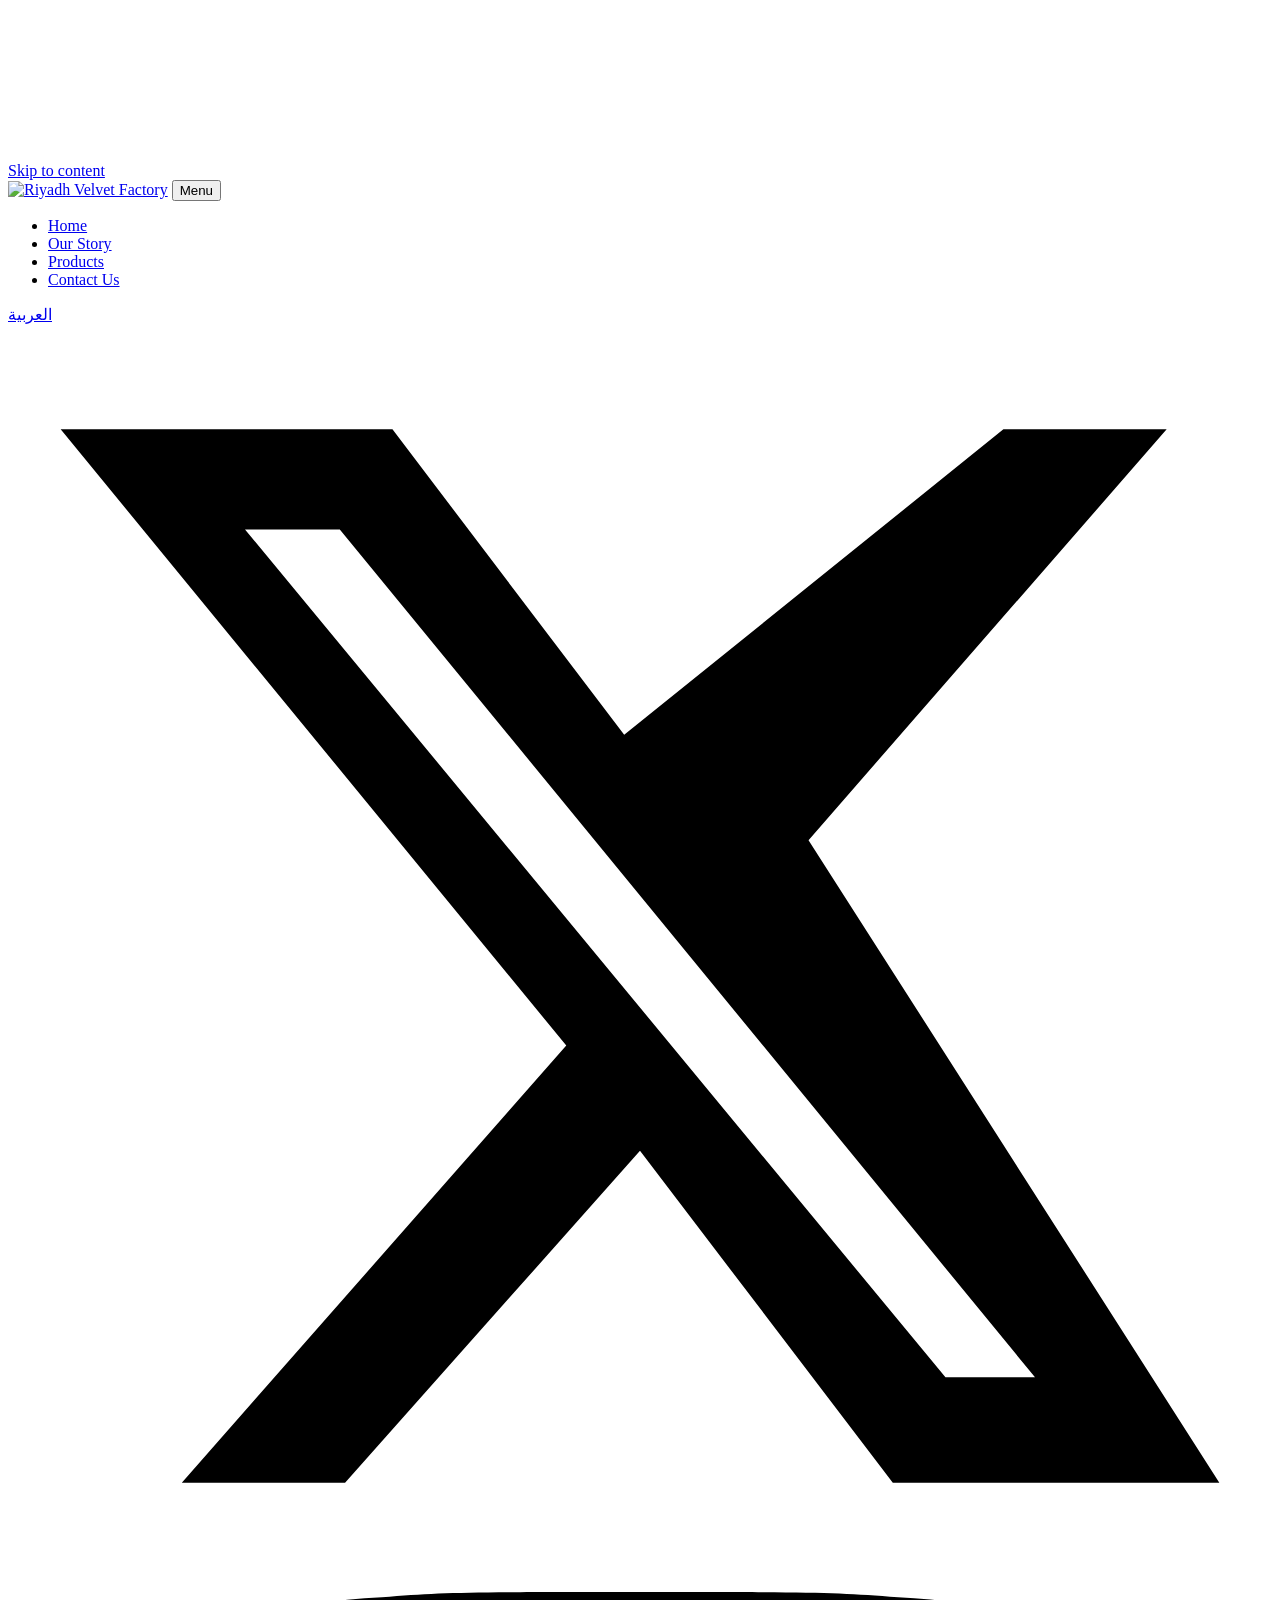
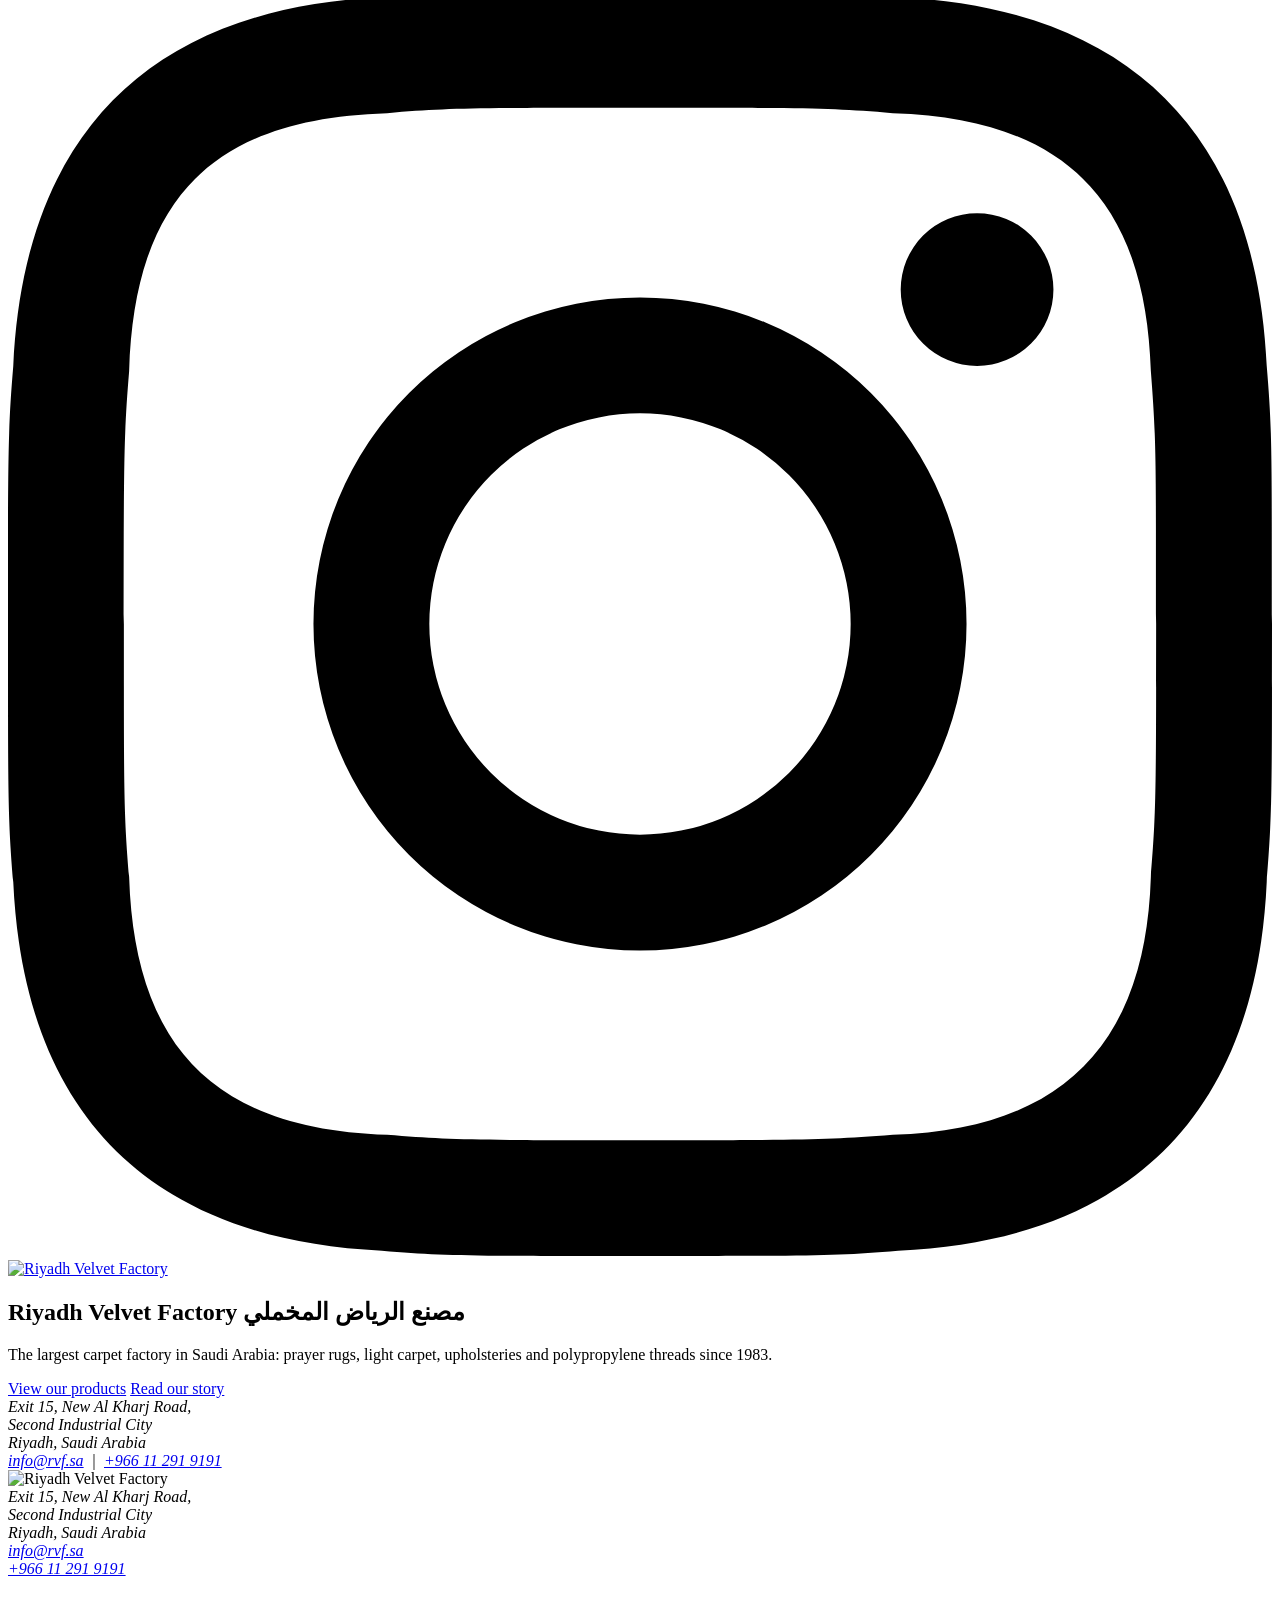
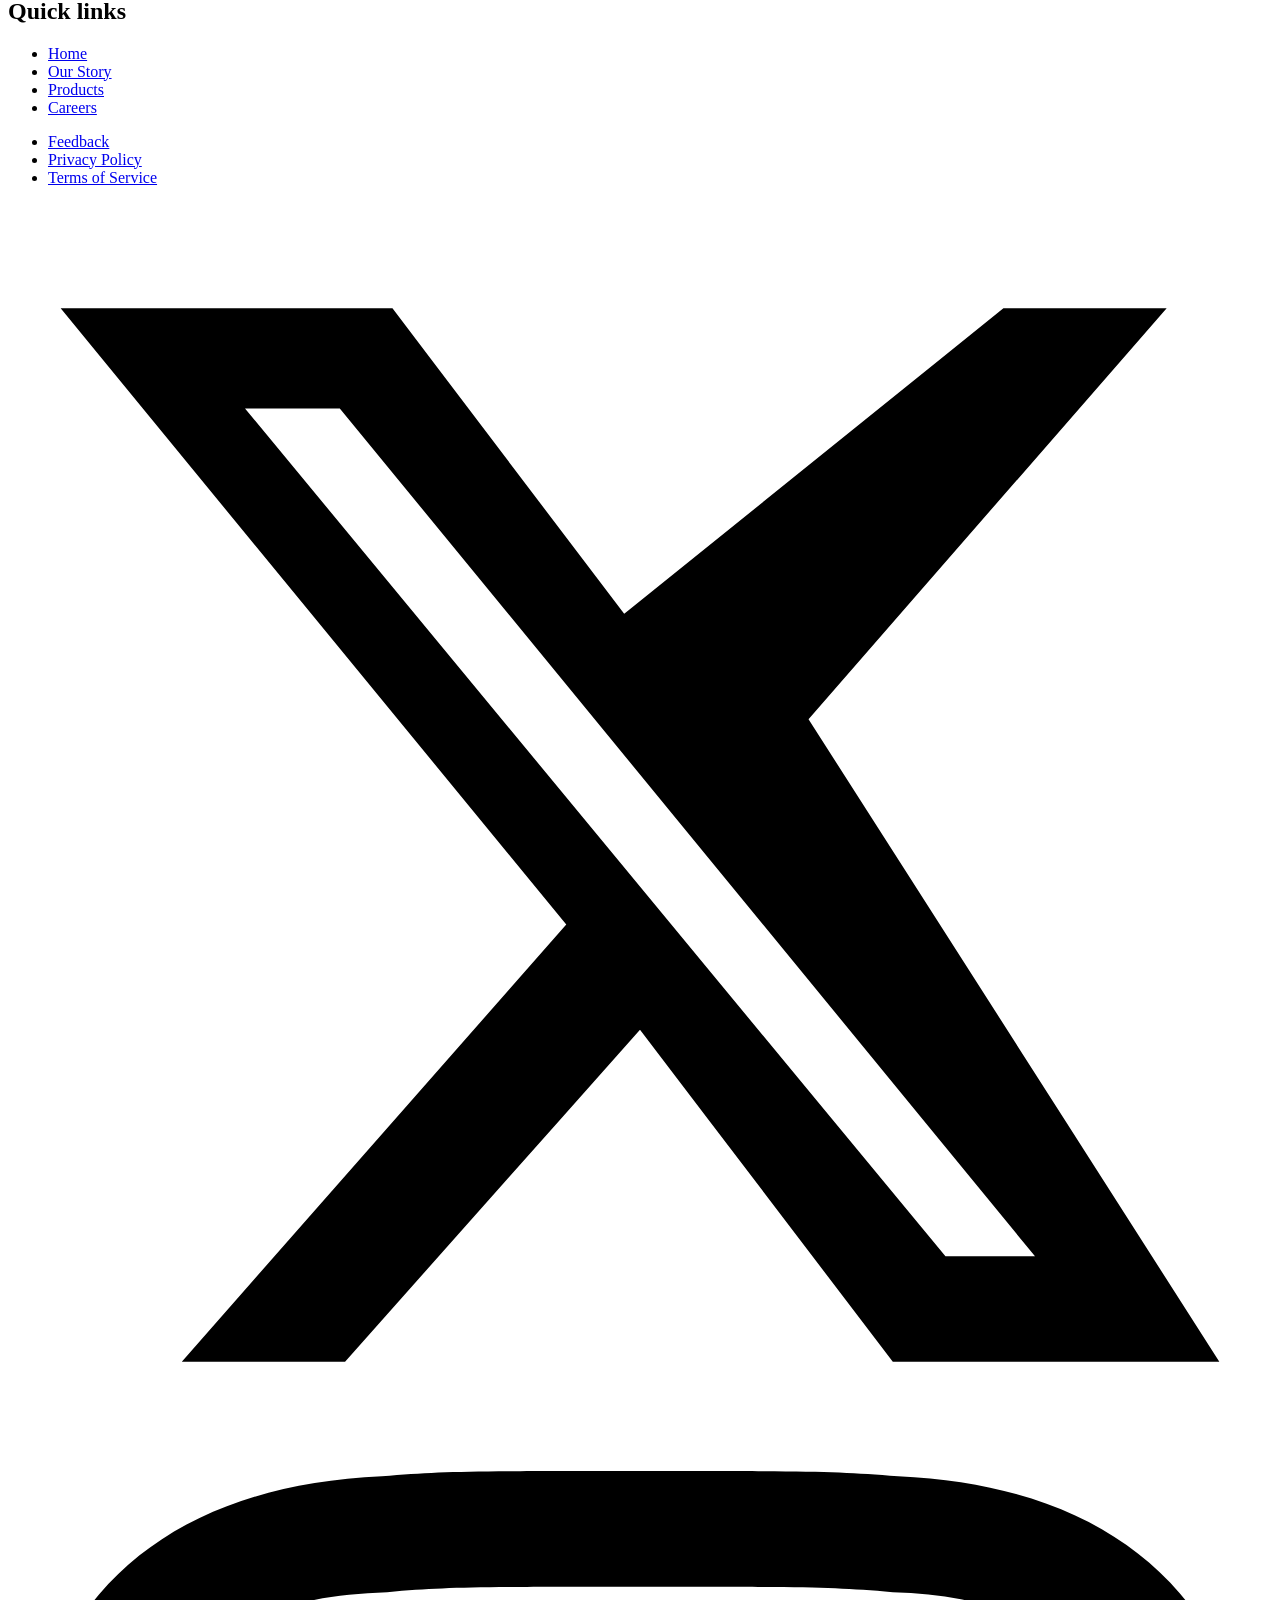
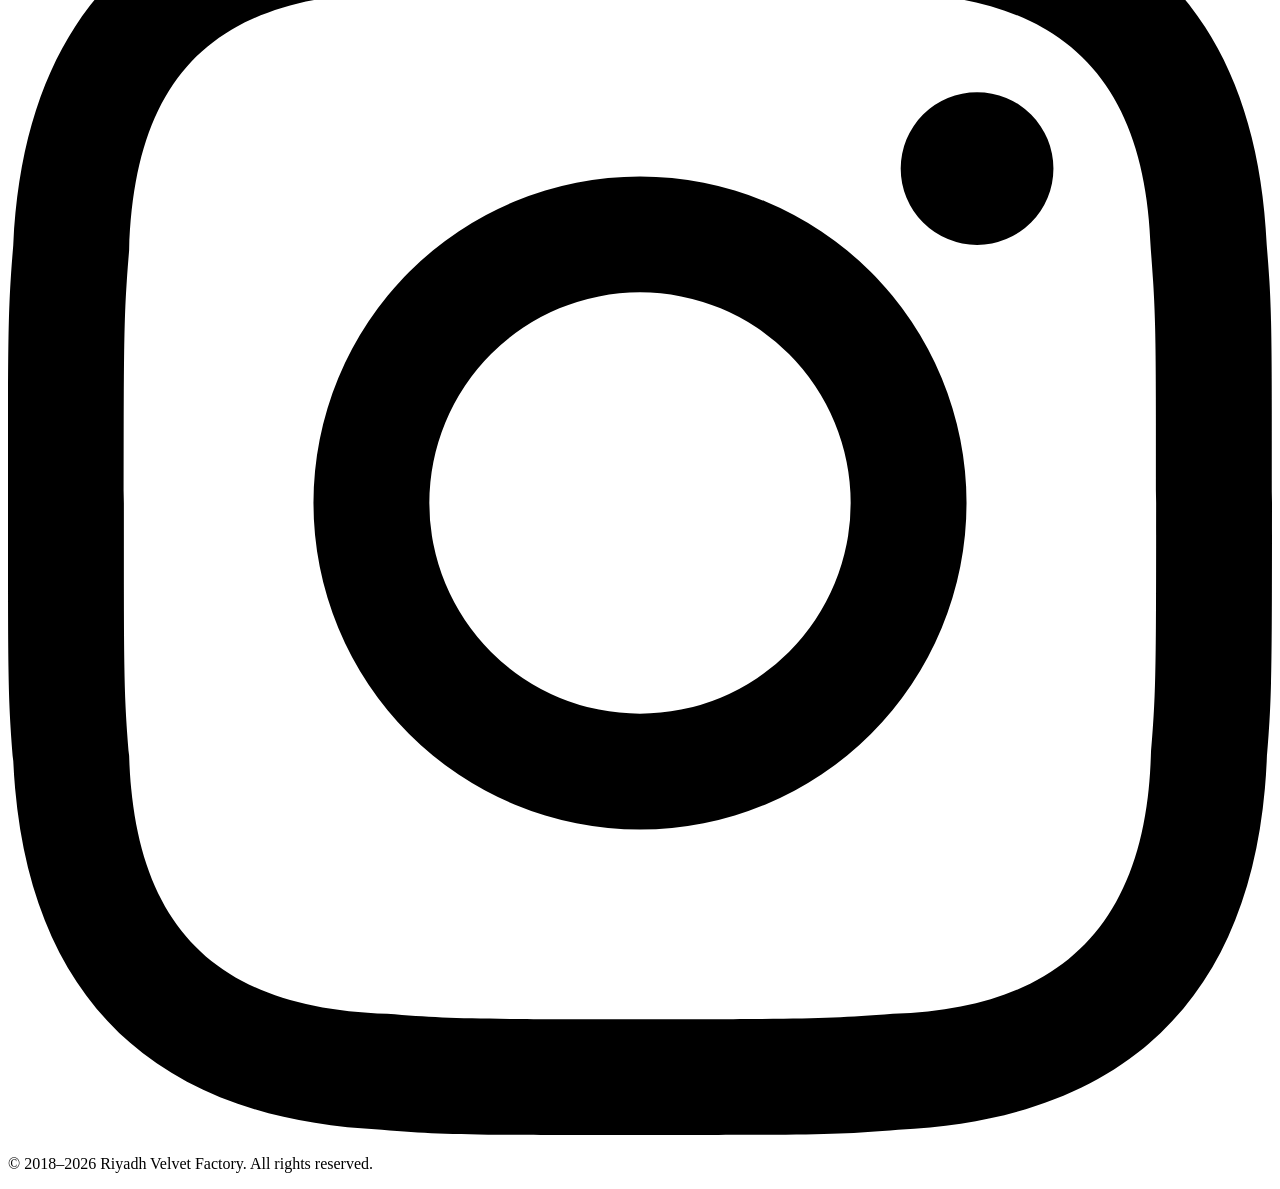
==== index.html @ 4240ffb9 "Add files via upload" ====
<!DOCTYPE html>
<html lang="en" dir="ltr">
<head>
<meta charset="utf-8">
<meta name="viewport" content="width=device-width, initial-scale=1">
<title>Light Carpet | مصنع الرياض المخملي - Riyadh Velvet Factory | الرياض</title>
<meta name="description" content="Riyadh Velvet Factory is the largest carpet manufacturing factory in Saudi Arabia. We produce prayer rugs, carpet, upholsteries and polypropylene threads.">
<meta name="keywords" content="riyadh velvet factory, carpet, prayer rug, upholstery, carpets, polypropylene, factory, middle east, saudi arabia, riyadh, rvf, مصنع الرياض المخملي, سجاد صلاة, سجاد خفيف">
<meta name="google-site-verification" content="kWxwWIBPkTmp_INHniXXtmmCd2P0RB9ZkoxQPCTirZA">
<link rel="canonical" href="https://www.rvf.sa">
<link rel="alternate" hreflang="ar" href="https://www.rvf.sa/home-ar/">
<meta property="og:site_name" content="RiyadhVelvetFactory">
<meta property="og:title" content="Light Carpet | مصنع الرياض المخملي - Riyadh Velvet Factory | الرياض">
<meta property="og:description" content="Riyadh Velvet Factory is the largest carpet manufacturing factory in Saudi Arabia. We produce prayer rugs, carpet, upholsteries and polypropylene threads.">
<meta property="og:type" content="website">
<meta property="og:url" content="https://www.rvf.sa">
<meta property="og:image" content="/assets/images/df22b5_0e138656352b41de8df64f8e6e3fad81mv2-b0cf0ebf.png">
<meta name="twitter:card" content="summary_large_image">
<link rel="icon" type="image/png" href="/assets/images/df22b5_0e138656352b41de8df64f8e6e3fad81mv2-b0cf0ebf.png">
<link rel="preconnect" href="https://fonts.googleapis.com">
<link rel="preconnect" href="https://fonts.gstatic.com" crossorigin>
<link href="https://fonts.googleapis.com/css2?family=Cormorant+Garamond:wght@500;600;700&family=Tajawal:wght@400;500;700&family=Amiri:wght@400;700&display=swap" rel="stylesheet">
<link rel="stylesheet" href="/assets/style.css">
</head>
<body class="lang-en">
<div class="bg" aria-hidden="true"><video autoplay muted loop playsinline preload="auto" poster="/assets/images/df22b5_d9a7fc6f92a448ae9f3e040a54af9975f000-4b13fd7e.jpg"><source src="/assets/videos/df22b5_d9a7fc6f92a448ae9f3e040a54af9975.mp4" type="video/mp4"></video></div>
<a class="skip" href="#main">Skip to content</a>
<header class="site-header">
  <div class="bar">
    <a class="brand" href="/"><img src="/assets/images/df22b5_0e138656352b41de8df64f8e6e3fad81mv2-b0cf0ebf.png" alt="Riyadh Velvet Factory" width="120" height="50"></a>
    <button class="menu-btn" aria-expanded="false" aria-controls="nav">Menu</button>
    <nav id="nav" aria-label="Main">
      <ul><li><a href="/" aria-current="page">Home</a></li><li><a href="/rvfstory/">Our Story</a></li><li><a href="/products/">Products</a></li><li><a href="/contact-us/">Contact Us</a></li></ul>
      <a class="lang" href="/home-ar/" lang="ar">العربية</a>
      <div class="social">
        <a href="https://twitter.com/rvfksa" aria-label="RVF on X / Twitter"><svg viewBox="0 0 24 24" aria-hidden="true"><path d="M18.9 2H22l-6.8 7.8L23 22h-6.2l-4.8-6.3L6.4 22H3.3l7.3-8.3L1 2h6.3l4.4 5.8L18.9 2Zm-1.1 18h1.7L6.3 3.9H4.5L17.8 20Z"/></svg></a>
        <a href="https://www.instagram.com/rvfksa/" aria-label="RVF on Instagram"><svg viewBox="0 0 24 24" aria-hidden="true"><path d="M12 2.2c3.2 0 3.6 0 4.8.1 3.3.1 4.8 1.7 4.9 4.9.1 1.3.1 1.6.1 4.8s0 3.6-.1 4.8c-.1 3.2-1.7 4.8-4.9 4.9-1.3.1-1.6.1-4.8.1s-3.6 0-4.8-.1c-3.3-.1-4.8-1.7-4.9-4.9C2.2 15.6 2.2 15.2 2.2 12s0-3.6.1-4.8C2.4 3.9 3.9 2.4 7.2 2.3 8.4 2.2 8.8 2.2 12 2.2ZM12 0C8.7 0 8.3 0 7.1.1 2.7.3.3 2.7.1 7.1 0 8.3 0 8.7 0 12s0 3.7.1 4.9c.2 4.4 2.6 6.8 7 7C8.3 24 8.7 24 12 24s3.7 0 4.9-.1c4.4-.2 6.8-2.6 7-7 .1-1.2.1-1.6.1-4.9s0-3.7-.1-4.9c-.2-4.4-2.6-6.8-7-7C15.7 0 15.3 0 12 0Zm0 5.8a6.2 6.2 0 1 0 0 12.4 6.2 6.2 0 0 0 0-12.4ZM12 16a4 4 0 1 1 0-8 4 4 0 0 1 0 8Zm6.4-11.8a1.4 1.4 0 1 0 0 2.9 1.4 1.4 0 0 0 0-2.9Z"/></svg></a>
      </div>
    </nav>
  </div>
</header>
<main id="main">
<section class="hero">
  <a href="/rvfstory/" class="hero-logo"><img src="/assets/images/df22b5_0e138656352b41de8df64f8e6e3fad81mv2-b0cf0ebf.png" alt="Riyadh Velvet Factory" width="596" height="247"></a>
  <h1>Riyadh Velvet Factory <span lang="ar">مصنع الرياض المخملي</span></h1>
  <p class="tag">The largest carpet factory in Saudi Arabia: prayer rugs, light carpet, upholsteries and polypropylene threads since 1983.</p>
  <div class="hero-actions">
    <a class="btn" href="/products/">View our products</a>
    <a class="btn ghost" href="/rvfstory/">Read our story</a>
  </div>
  <address class="hero-contact">Exit 15, New Al Kharj Road,<br>Second Industrial City<br>Riyadh, Saudi Arabia<br>
    <a href="mailto:info@rvf.sa">info@rvf.sa</a> &nbsp;|&nbsp; <a href="tel:+966112919191" dir="ltr">&lrm;+966 11 291 9191&lrm;</a></address>
</section>
</main>
<footer class="site-footer">
  <div class="foot-grid">
    <div>
      <img class="foot-logo" src="/assets/images/df22b5_0e138656352b41de8df64f8e6e3fad81mv2-b0cf0ebf.png" alt="Riyadh Velvet Factory" width="160" height="66">
      <address>Exit 15, New Al Kharj Road,<br>Second Industrial City<br>Riyadh, Saudi Arabia<br>
        <a href="mailto:info@rvf.sa">info@rvf.sa</a><br>
        <a href="tel:+966112919191" dir="ltr">&lrm;+966 11 291 9191&lrm;</a></address>
    </div>
    <div>
      <h2>Quick links</h2>
      <ul>
        <li><a href="/">Home</a></li>
        <li><a href="/rvfstory/">Our Story</a></li>
        <li><a href="/products/">Products</a></li>
        <li><a href="mailto:info@rvf.sa?subject=Careers">Careers</a></li>
      </ul>
    </div>
    <div>
      <ul class="foot-more">
        <li><a href="/contact-us/">Feedback</a></li>
        <li><a href="/privacy-policy/">Privacy Policy</a></li>
        <li><a href="/terms-of-service/">Terms of Service</a></li>
      </ul>
      <div class="social big">
        <a href="https://twitter.com/rvfksa" aria-label="RVF on X / Twitter"><svg viewBox="0 0 24 24" aria-hidden="true"><path d="M18.9 2H22l-6.8 7.8L23 22h-6.2l-4.8-6.3L6.4 22H3.3l7.3-8.3L1 2h6.3l4.4 5.8L18.9 2Zm-1.1 18h1.7L6.3 3.9H4.5L17.8 20Z"/></svg></a>
        <a href="https://www.instagram.com/rvfksa/" aria-label="RVF on Instagram"><svg viewBox="0 0 24 24" aria-hidden="true"><path d="M12 2.2c3.2 0 3.6 0 4.8.1 3.3.1 4.8 1.7 4.9 4.9.1 1.3.1 1.6.1 4.8s0 3.6-.1 4.8c-.1 3.2-1.7 4.8-4.9 4.9-1.3.1-1.6.1-4.8.1s-3.6 0-4.8-.1c-3.3-.1-4.8-1.7-4.9-4.9C2.2 15.6 2.2 15.2 2.2 12s0-3.6.1-4.8C2.4 3.9 3.9 2.4 7.2 2.3 8.4 2.2 8.8 2.2 12 2.2ZM12 0C8.7 0 8.3 0 7.1.1 2.7.3.3 2.7.1 7.1 0 8.3 0 8.7 0 12s0 3.7.1 4.9c.2 4.4 2.6 6.8 7 7C8.3 24 8.7 24 12 24s3.7 0 4.9-.1c4.4-.2 6.8-2.6 7-7 .1-1.2.1-1.6.1-4.9s0-3.7-.1-4.9c-.2-4.4-2.6-6.8-7-7C15.7 0 15.3 0 12 0Zm0 5.8a6.2 6.2 0 1 0 0 12.4 6.2 6.2 0 0 0 0-12.4ZM12 16a4 4 0 1 1 0-8 4 4 0 0 1 0 8Zm6.4-11.8a1.4 1.4 0 1 0 0 2.9 1.4 1.4 0 0 0 0-2.9Z"/></svg></a>
      </div>
    </div>
  </div>
  <p class="copy">© 2018–<span class="yr">2026</span> Riyadh Velvet Factory. All rights reserved.</p>
</footer>
<script src="/assets/site.js" defer></script>
</body>
</html>
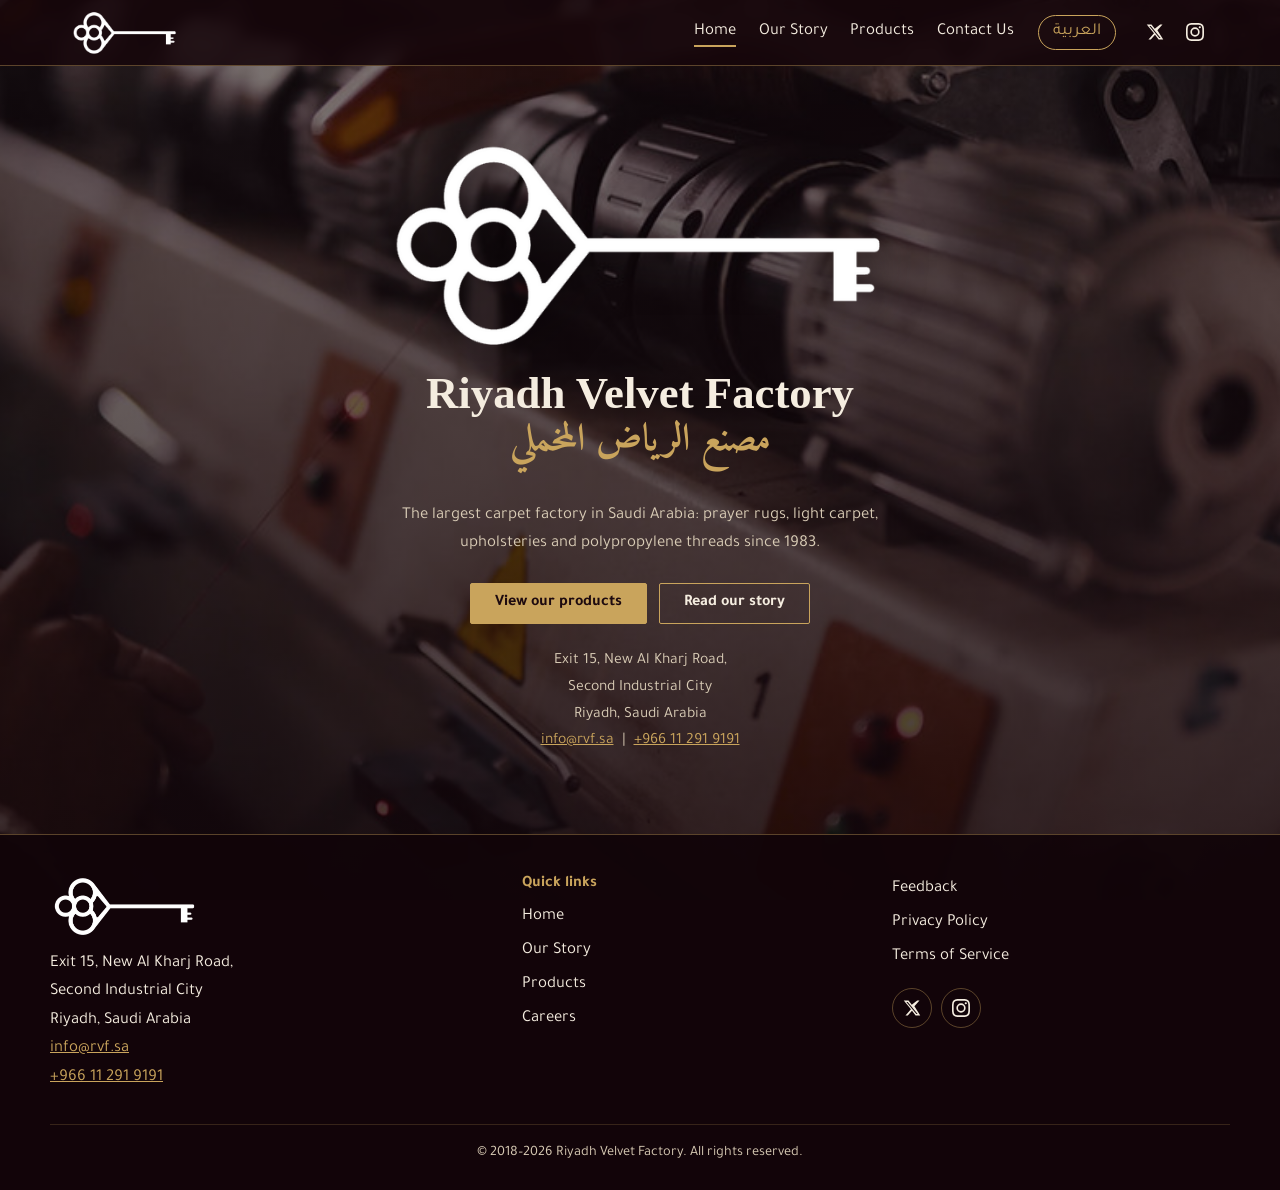
==== commit 22eeb374: "Add files via upload" ====
--- a/index.html
+++ b/index.html
@@ -14,24 +14,24 @@
 <meta property="og:description" content="Riyadh Velvet Factory is the largest carpet manufacturing factory in Saudi Arabia. We produce prayer rugs, carpet, upholsteries and polypropylene threads.">
 <meta property="og:type" content="website">
 <meta property="og:url" content="https://www.rvf.sa">
-<meta property="og:image" content="/assets/images/df22b5_0e138656352b41de8df64f8e6e3fad81mv2-b0cf0ebf.png">
+<meta property="og:image" content="https://www.rvf.sa/assets/images/df22b5_0e138656352b41de8df64f8e6e3fad81mv2-b0cf0ebf.png">
 <meta name="twitter:card" content="summary_large_image">
-<link rel="icon" type="image/png" href="/assets/images/df22b5_0e138656352b41de8df64f8e6e3fad81mv2-b0cf0ebf.png">
+<link rel="icon" type="image/png" href="assets/images/df22b5_0e138656352b41de8df64f8e6e3fad81mv2-b0cf0ebf.png">
 <link rel="preconnect" href="https://fonts.googleapis.com">
 <link rel="preconnect" href="https://fonts.gstatic.com" crossorigin>
 <link href="https://fonts.googleapis.com/css2?family=Cormorant+Garamond:wght@500;600;700&family=Tajawal:wght@400;500;700&family=Amiri:wght@400;700&display=swap" rel="stylesheet">
-<link rel="stylesheet" href="/assets/style.css">
+<link rel="stylesheet" href="assets/style.css">
 </head>
 <body class="lang-en">
-<div class="bg" aria-hidden="true"><video autoplay muted loop playsinline preload="auto" poster="/assets/images/df22b5_d9a7fc6f92a448ae9f3e040a54af9975f000-4b13fd7e.jpg"><source src="/assets/videos/df22b5_d9a7fc6f92a448ae9f3e040a54af9975.mp4" type="video/mp4"></video></div>
+<div class="bg" aria-hidden="true"><video autoplay muted loop playsinline preload="auto" poster="assets/images/df22b5_d9a7fc6f92a448ae9f3e040a54af9975f000-4b13fd7e.jpg"><source src="assets/videos/df22b5_d9a7fc6f92a448ae9f3e040a54af9975.mp4" type="video/mp4"></video></div>
 <a class="skip" href="#main">Skip to content</a>
 <header class="site-header">
   <div class="bar">
-    <a class="brand" href="/"><img src="/assets/images/df22b5_0e138656352b41de8df64f8e6e3fad81mv2-b0cf0ebf.png" alt="Riyadh Velvet Factory" width="120" height="50"></a>
+    <a class="brand" href="./"><img src="assets/images/df22b5_0e138656352b41de8df64f8e6e3fad81mv2-b0cf0ebf.png" alt="Riyadh Velvet Factory" width="120" height="50"></a>
     <button class="menu-btn" aria-expanded="false" aria-controls="nav">Menu</button>
     <nav id="nav" aria-label="Main">
-      <ul><li><a href="/" aria-current="page">Home</a></li><li><a href="/rvfstory/">Our Story</a></li><li><a href="/products/">Products</a></li><li><a href="/contact-us/">Contact Us</a></li></ul>
-      <a class="lang" href="/home-ar/" lang="ar">العربية</a>
+      <ul><li><a href="./" aria-current="page">Home</a></li><li><a href="rvfstory/">Our Story</a></li><li><a href="products/">Products</a></li><li><a href="contact-us/">Contact Us</a></li></ul>
+      <a class="lang" href="home-ar/" lang="ar">العربية</a>
       <div class="social">
         <a href="https://twitter.com/rvfksa" aria-label="RVF on X / Twitter"><svg viewBox="0 0 24 24" aria-hidden="true"><path d="M18.9 2H22l-6.8 7.8L23 22h-6.2l-4.8-6.3L6.4 22H3.3l7.3-8.3L1 2h6.3l4.4 5.8L18.9 2Zm-1.1 18h1.7L6.3 3.9H4.5L17.8 20Z"/></svg></a>
         <a href="https://www.instagram.com/rvfksa/" aria-label="RVF on Instagram"><svg viewBox="0 0 24 24" aria-hidden="true"><path d="M12 2.2c3.2 0 3.6 0 4.8.1 3.3.1 4.8 1.7 4.9 4.9.1 1.3.1 1.6.1 4.8s0 3.6-.1 4.8c-.1 3.2-1.7 4.8-4.9 4.9-1.3.1-1.6.1-4.8.1s-3.6 0-4.8-.1c-3.3-.1-4.8-1.7-4.9-4.9C2.2 15.6 2.2 15.2 2.2 12s0-3.6.1-4.8C2.4 3.9 3.9 2.4 7.2 2.3 8.4 2.2 8.8 2.2 12 2.2ZM12 0C8.7 0 8.3 0 7.1.1 2.7.3.3 2.7.1 7.1 0 8.3 0 8.7 0 12s0 3.7.1 4.9c.2 4.4 2.6 6.8 7 7C8.3 24 8.7 24 12 24s3.7 0 4.9-.1c4.4-.2 6.8-2.6 7-7 .1-1.2.1-1.6.1-4.9s0-3.7-.1-4.9c-.2-4.4-2.6-6.8-7-7C15.7 0 15.3 0 12 0Zm0 5.8a6.2 6.2 0 1 0 0 12.4 6.2 6.2 0 0 0 0-12.4ZM12 16a4 4 0 1 1 0-8 4 4 0 0 1 0 8Zm6.4-11.8a1.4 1.4 0 1 0 0 2.9 1.4 1.4 0 0 0 0-2.9Z"/></svg></a>
@@ -41,12 +41,12 @@
 </header>
 <main id="main">
 <section class="hero">
-  <a href="/rvfstory/" class="hero-logo"><img src="/assets/images/df22b5_0e138656352b41de8df64f8e6e3fad81mv2-b0cf0ebf.png" alt="Riyadh Velvet Factory" width="596" height="247"></a>
+  <a href="rvfstory/" class="hero-logo"><img src="assets/images/df22b5_0e138656352b41de8df64f8e6e3fad81mv2-b0cf0ebf.png" alt="Riyadh Velvet Factory" width="596" height="247"></a>
   <h1>Riyadh Velvet Factory <span lang="ar">مصنع الرياض المخملي</span></h1>
   <p class="tag">The largest carpet factory in Saudi Arabia: prayer rugs, light carpet, upholsteries and polypropylene threads since 1983.</p>
   <div class="hero-actions">
-    <a class="btn" href="/products/">View our products</a>
-    <a class="btn ghost" href="/rvfstory/">Read our story</a>
+    <a class="btn" href="products/">View our products</a>
+    <a class="btn ghost" href="rvfstory/">Read our story</a>
   </div>
   <address class="hero-contact">Exit 15, New Al Kharj Road,<br>Second Industrial City<br>Riyadh, Saudi Arabia<br>
     <a href="mailto:info@rvf.sa">info@rvf.sa</a> &nbsp;|&nbsp; <a href="tel:+966112919191" dir="ltr">&lrm;+966 11 291 9191&lrm;</a></address>
@@ -55,7 +55,7 @@
 <footer class="site-footer">
   <div class="foot-grid">
     <div>
-      <img class="foot-logo" src="/assets/images/df22b5_0e138656352b41de8df64f8e6e3fad81mv2-b0cf0ebf.png" alt="Riyadh Velvet Factory" width="160" height="66">
+      <img class="foot-logo" src="assets/images/df22b5_0e138656352b41de8df64f8e6e3fad81mv2-b0cf0ebf.png" alt="Riyadh Velvet Factory" width="160" height="66">
       <address>Exit 15, New Al Kharj Road,<br>Second Industrial City<br>Riyadh, Saudi Arabia<br>
         <a href="mailto:info@rvf.sa">info@rvf.sa</a><br>
         <a href="tel:+966112919191" dir="ltr">&lrm;+966 11 291 9191&lrm;</a></address>
@@ -63,17 +63,17 @@
     <div>
       <h2>Quick links</h2>
       <ul>
-        <li><a href="/">Home</a></li>
-        <li><a href="/rvfstory/">Our Story</a></li>
-        <li><a href="/products/">Products</a></li>
+        <li><a href="./">Home</a></li>
+        <li><a href="rvfstory/">Our Story</a></li>
+        <li><a href="products/">Products</a></li>
         <li><a href="mailto:info@rvf.sa?subject=Careers">Careers</a></li>
       </ul>
     </div>
     <div>
       <ul class="foot-more">
-        <li><a href="/contact-us/">Feedback</a></li>
-        <li><a href="/privacy-policy/">Privacy Policy</a></li>
-        <li><a href="/terms-of-service/">Terms of Service</a></li>
+        <li><a href="contact-us/">Feedback</a></li>
+        <li><a href="privacy-policy/">Privacy Policy</a></li>
+        <li><a href="terms-of-service/">Terms of Service</a></li>
       </ul>
       <div class="social big">
         <a href="https://twitter.com/rvfksa" aria-label="RVF on X / Twitter"><svg viewBox="0 0 24 24" aria-hidden="true"><path d="M18.9 2H22l-6.8 7.8L23 22h-6.2l-4.8-6.3L6.4 22H3.3l7.3-8.3L1 2h6.3l4.4 5.8L18.9 2Zm-1.1 18h1.7L6.3 3.9H4.5L17.8 20Z"/></svg></a>
@@ -83,6 +83,6 @@
   </div>
   <p class="copy">© 2018–<span class="yr">2026</span> Riyadh Velvet Factory. All rights reserved.</p>
 </footer>
-<script src="/assets/site.js" defer></script>
+<script src="assets/site.js" defer></script>
 </body>
 </html>
--- a/assets/style.css
+++ b/assets/style.css
@@ -0,0 +1,145 @@
+:root{
+  --ink:#f5ede0; --muted:#d9ccb6; --gold:#c9a45c; --gold-soft:rgba(201,164,92,.4);
+  --velvet:#2b0b14; --panel:rgba(30,9,15,.82); --field:rgba(255,255,255,.07);
+  --en:"Tajawal",system-ui,-apple-system,"Segoe UI",Arial,sans-serif;
+  --display:"Cormorant Garamond",Georgia,"Times New Roman",serif;
+  --ar-display:"Amiri","Traditional Arabic",serif;
+}
+*,*::before,*::after{box-sizing:border-box}
+html{scroll-behavior:smooth}
+body{margin:0;color:var(--ink);font:400 1.05rem/1.7 var(--en);background:var(--velvet);min-height:100vh;display:flex;flex-direction:column}
+.bg{position:fixed;inset:0;z-index:-1;overflow:hidden;background:var(--velvet)}
+.bg video{width:100%;height:100%;object-fit:cover}
+.yt-bg{position:absolute;top:50%;left:50%;width:100vw;height:56.25vw;min-height:100vh;min-width:177.78vh;transform:translate(-50%,-50%);border:0;pointer-events:none;opacity:0;transition:opacity 1s}
+.yt-bg.ready{opacity:1}
+.bg::after{content:"";position:absolute;inset:0;background:linear-gradient(180deg,rgba(20,5,10,.55),rgba(20,5,10,.8))}
+video.wide{width:100%;border-radius:2px;margin-bottom:1.5rem;display:block}
+img{max-width:100%;height:auto;display:block}
+a{color:var(--gold)}
+a:hover{color:#e6c888}
+:focus-visible{outline:2px solid var(--gold);outline-offset:3px}
+h1,h2{font-family:var(--display);font-weight:600;line-height:1.15;margin:0 0 .5em}
+.lang-ar h1,.lang-ar h2{font-family:var(--ar-display);font-weight:700}
+h1{font-size:clamp(2rem,4.5vw,3.2rem)} h2{font-size:clamp(1.4rem,3vw,2rem)}
+address{font-style:normal}
+.skip{position:absolute;top:-60px;inset-inline-start:1rem;background:var(--gold);color:#000;padding:.5rem 1rem;z-index:10}
+.skip:focus{top:0}
+[dir=ltr]{unicode-bidi:isolate;display:inline-block}
+html,body{overflow-x:hidden}
+
+/* header */
+.site-header{position:sticky;top:0;z-index:5;background:rgba(22,6,11,.88);backdrop-filter:blur(6px);border-bottom:1px solid var(--gold-soft)}
+.bar{max-width:1180px;margin:auto;display:flex;align-items:center;gap:1rem;padding:.6rem 1.25rem}
+.brand img{width:110px}
+nav{display:flex;align-items:center;gap:1.5rem;margin-inline-start:auto}
+nav ul{list-style:none;display:flex;gap:1.4rem;margin:0;padding:0}
+nav ul a{color:var(--ink);text-decoration:none;padding:.3rem 0;border-bottom:2px solid transparent}
+nav ul a:hover,nav ul a[aria-current]{border-color:var(--gold);color:var(--ink)}
+.lang{border:1px solid var(--gold);border-radius:999px;padding:.15rem .9rem;text-decoration:none}
+.social{display:flex;gap:.6rem}
+.social a{display:grid;place-items:center;width:30px;height:30px;color:var(--ink)}
+.social svg{width:18px;height:18px;fill:currentColor}
+.social a:hover{color:var(--gold)}
+.menu-btn{display:none;margin-inline-start:auto;background:none;border:1px solid var(--gold);color:var(--ink);border-radius:6px;padding:.35rem .8rem;font:inherit}
+
+/* layout */
+main{flex:1;width:100%;max-width:1180px;margin:0 auto;padding:2.5rem 1.25rem 3rem}
+.panel{background:var(--panel);border:1px solid var(--gold-soft);border-radius:4px;padding:clamp(1.5rem,4vw,3rem);margin-bottom:2rem}
+.center{text-align:center}
+.lead{font-size:1.2rem;color:var(--muted);max-width:60ch;margin-inline:auto}
+.wide{width:100%;border-radius:2px;margin-bottom:1.5rem}
+.btn{display:inline-block;background:var(--gold);color:#1d0a0f;border:1px solid var(--gold);padding:.65rem 1.5rem;border-radius:2px;font:700 1rem var(--en);text-decoration:none;cursor:pointer}
+.btn:hover{background:#dcbb77;color:#1d0a0f}
+.btn.ghost{background:transparent;color:var(--ink)}
+.btn.ghost:hover{background:rgba(201,164,92,.15)}
+.btn.small{padding:.45rem 1.1rem;font-size:.95rem}
+
+/* home */
+.hero{min-height:calc(100vh - 220px);display:flex;flex-direction:column;align-items:center;justify-content:center;text-align:center;gap:1rem}
+.hero-logo img{width:min(520px,85vw);filter:drop-shadow(0 6px 24px rgba(0,0,0,.5))}
+.hero h1{font-size:clamp(1.8rem,4vw,2.8rem)}
+.hero h1 span{display:block;font-family:var(--ar-display);font-size:.85em;color:var(--gold)}
+.lang-ar .hero h1 span{font-family:var(--display)}
+.tag{max-width:58ch;color:var(--muted);margin:0}
+.hero-actions{display:flex;gap:.8rem;flex-wrap:wrap;justify-content:center;margin:.5rem 0}
+.hero-contact{color:var(--muted);font-size:.98rem}
+
+/* story */
+.story-intro{text-align:center}
+.story-logo{width:min(420px,80%);margin:0 auto 1rem}
+.split{display:grid;grid-template-columns:minmax(0,340px) 1fr;gap:2.5rem;align-items:center;text-align:start;margin-top:1.5rem}
+.key{margin:auto}
+video.key{max-width:100%;height:auto;display:block}
+video.wide{height:auto}
+.quote-block p{font-size:1.2rem;margin:.3em 0}
+blockquote{font-family:var(--display);font-size:clamp(2rem,5vw,3.4rem);line-height:1.1;color:var(--gold);margin:.3em 0}
+.lang-ar blockquote{font-family:var(--ar-display)}
+.rugs{font-family:var(--display);font-size:1.6rem!important;border-top:1px solid var(--gold-soft);padding-top:.6rem;margin-top:1rem!important}
+.lang-ar .rugs{font-family:var(--ar-display)}
+.timeline{list-style:none;padding:0;margin:0;display:grid;grid-template-columns:1fr 1fr;gap:1.5rem}
+.timeline li{border-inline-start:3px solid var(--gold);padding-inline-start:1rem;display:flex;flex-direction:column}
+.yr-label{font-family:var(--display);font-size:1.8rem;color:var(--gold)}
+.lang-ar .yr-label{font-family:var(--ar-display)}
+.display{text-align:center;font-size:clamp(1.8rem,4vw,2.8rem)}
+.display small{font-size:.6em;color:var(--gold)}
+.panel p.lead{text-align:center}
+.exp{position:relative;overflow:hidden;padding-block:4.5rem;isolation:isolate}
+.exp-video{position:absolute;inset:0;width:100%;height:100%;object-fit:cover;z-index:-2}
+.exp::before{content:"";position:absolute;inset:0;background:rgba(30,9,15,.72);z-index:-1}
+.photo-row{display:grid;grid-template-columns:repeat(4,1fr);gap:1rem;margin:1.5rem 0}
+.photo-row figure{margin:0}
+.photo-row img{width:100%;aspect-ratio:2/3;object-fit:cover}
+.photo-row figcaption{text-align:center;font-size:.95rem;color:var(--muted);margin-top:.4rem}
+
+/* products */
+.product-grid{display:grid;grid-template-columns:repeat(4,1fr);gap:1.25rem;margin-top:1.5rem}
+.product{border:1px solid var(--gold-soft);padding:1.5rem 1rem;text-align:center;display:flex;flex-direction:column;align-items:center;gap:.8rem;background:rgba(0,0,0,.18)}
+.product .icon{height:140px;display:grid;place-items:center}
+.product .icon img{max-height:130px;width:auto}
+.product h2{font-size:1.5rem;margin:0;flex:1}
+dialog.gallery{max-width:min(900px,94vw);width:100%;background:#1e0910;color:var(--ink);border:1px solid var(--gold);padding:1rem;border-radius:4px}
+dialog.gallery::backdrop{background:rgba(0,0,0,.8)}
+.g-head,.g-nav{display:flex;justify-content:space-between;align-items:center;gap:1rem}
+.g-head h2{margin:0}
+.g-img{max-height:70vh;margin:1rem auto;width:auto}
+dialog button{background:none;border:1px solid var(--gold);color:var(--ink);padding:.35rem .9rem;font:inherit;cursor:pointer;border-radius:2px}
+dialog button:disabled{opacity:.35;cursor:default}
+
+/* contact */
+.contact-grid{display:grid;grid-template-columns:1fr 1.2fr;gap:2.5rem}
+.contact address{font-size:1.1rem;margin-bottom:1.5rem}
+.form{display:flex;flex-direction:column;gap:.9rem}
+.form label{display:flex;flex-direction:column;gap:.3rem;font-weight:500}
+.form input,.form textarea{background:var(--field);border:1px solid var(--gold-soft);color:var(--ink);padding:.65rem .8rem;font:inherit;border-radius:2px}
+.form input:focus,.form textarea:focus{border-color:var(--gold);outline:none}
+.form .btn{align-self:flex-start}
+.hp{position:absolute;left:-9999px}
+.sent{background:rgba(201,164,92,.18);border:1px solid var(--gold);padding:.8rem 1rem;margin:0}
+.map{margin-top:2rem;border:1px solid var(--gold-soft)}
+.map iframe{display:block;width:100%;height:360px;border:0}
+.prose{max-width:820px;margin-inline:auto}
+
+/* footer */
+.site-footer{background:rgba(18,5,9,.94);border-top:1px solid var(--gold-soft);padding:2.5rem 1.25rem 1.5rem}
+.foot-grid{max-width:1180px;margin:auto;display:grid;grid-template-columns:1.3fr 1fr 1fr;gap:2rem}
+.foot-logo{width:150px;margin-bottom:.8rem}
+.site-footer h2{font-family:var(--en);font-size:1rem;font-weight:700;color:var(--gold);margin-bottom:.6rem}
+.site-footer ul{list-style:none;margin:0;padding:0;display:grid;gap:.35rem}
+.site-footer ul a{color:var(--ink);text-decoration:none}
+.site-footer ul a:hover{color:var(--gold)}
+.social.big{margin-top:1rem}
+.social.big a{width:40px;height:40px;border:1px solid var(--gold-soft);border-radius:50%}
+.copy{max-width:1180px;margin:2rem auto 0;text-align:center;color:var(--muted);font-size:.9rem;border-top:1px solid rgba(201,164,92,.2);padding-top:1rem}
+
+@media (max-width:900px){
+  .menu-btn{display:block}
+  nav{display:none;position:absolute;top:100%;inset-inline:0;background:rgba(22,6,11,.97);flex-direction:column;align-items:flex-start;padding:1rem 1.25rem 1.5rem;gap:1rem;border-bottom:1px solid var(--gold-soft)}
+  nav.open{display:flex}
+  nav ul{flex-direction:column;gap:.8rem}
+  .product-grid,.photo-row{grid-template-columns:repeat(2,1fr)}
+  .contact-grid,.split,.foot-grid{grid-template-columns:1fr}
+}
+@media (max-width:520px){
+  .product-grid,.timeline{grid-template-columns:1fr}
+}
+@media (prefers-reduced-motion:reduce){html{scroll-behavior:auto}}
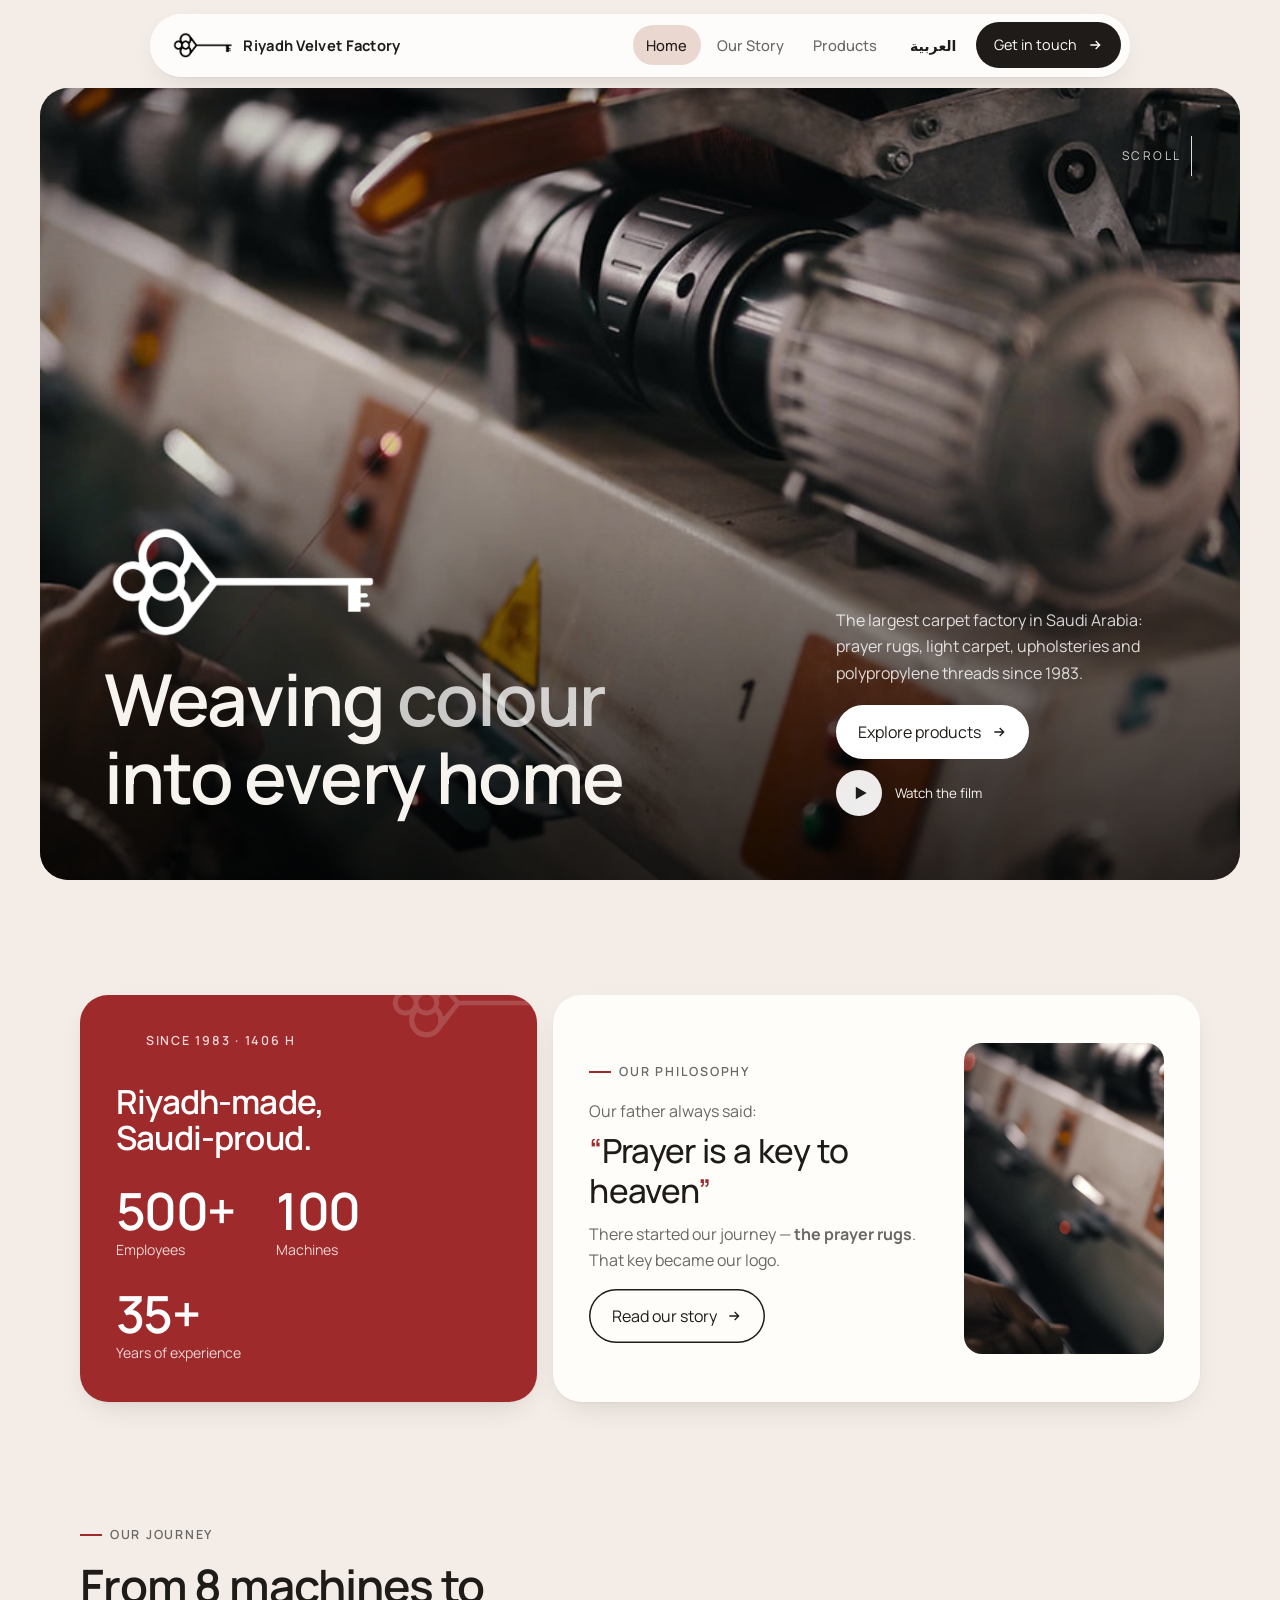
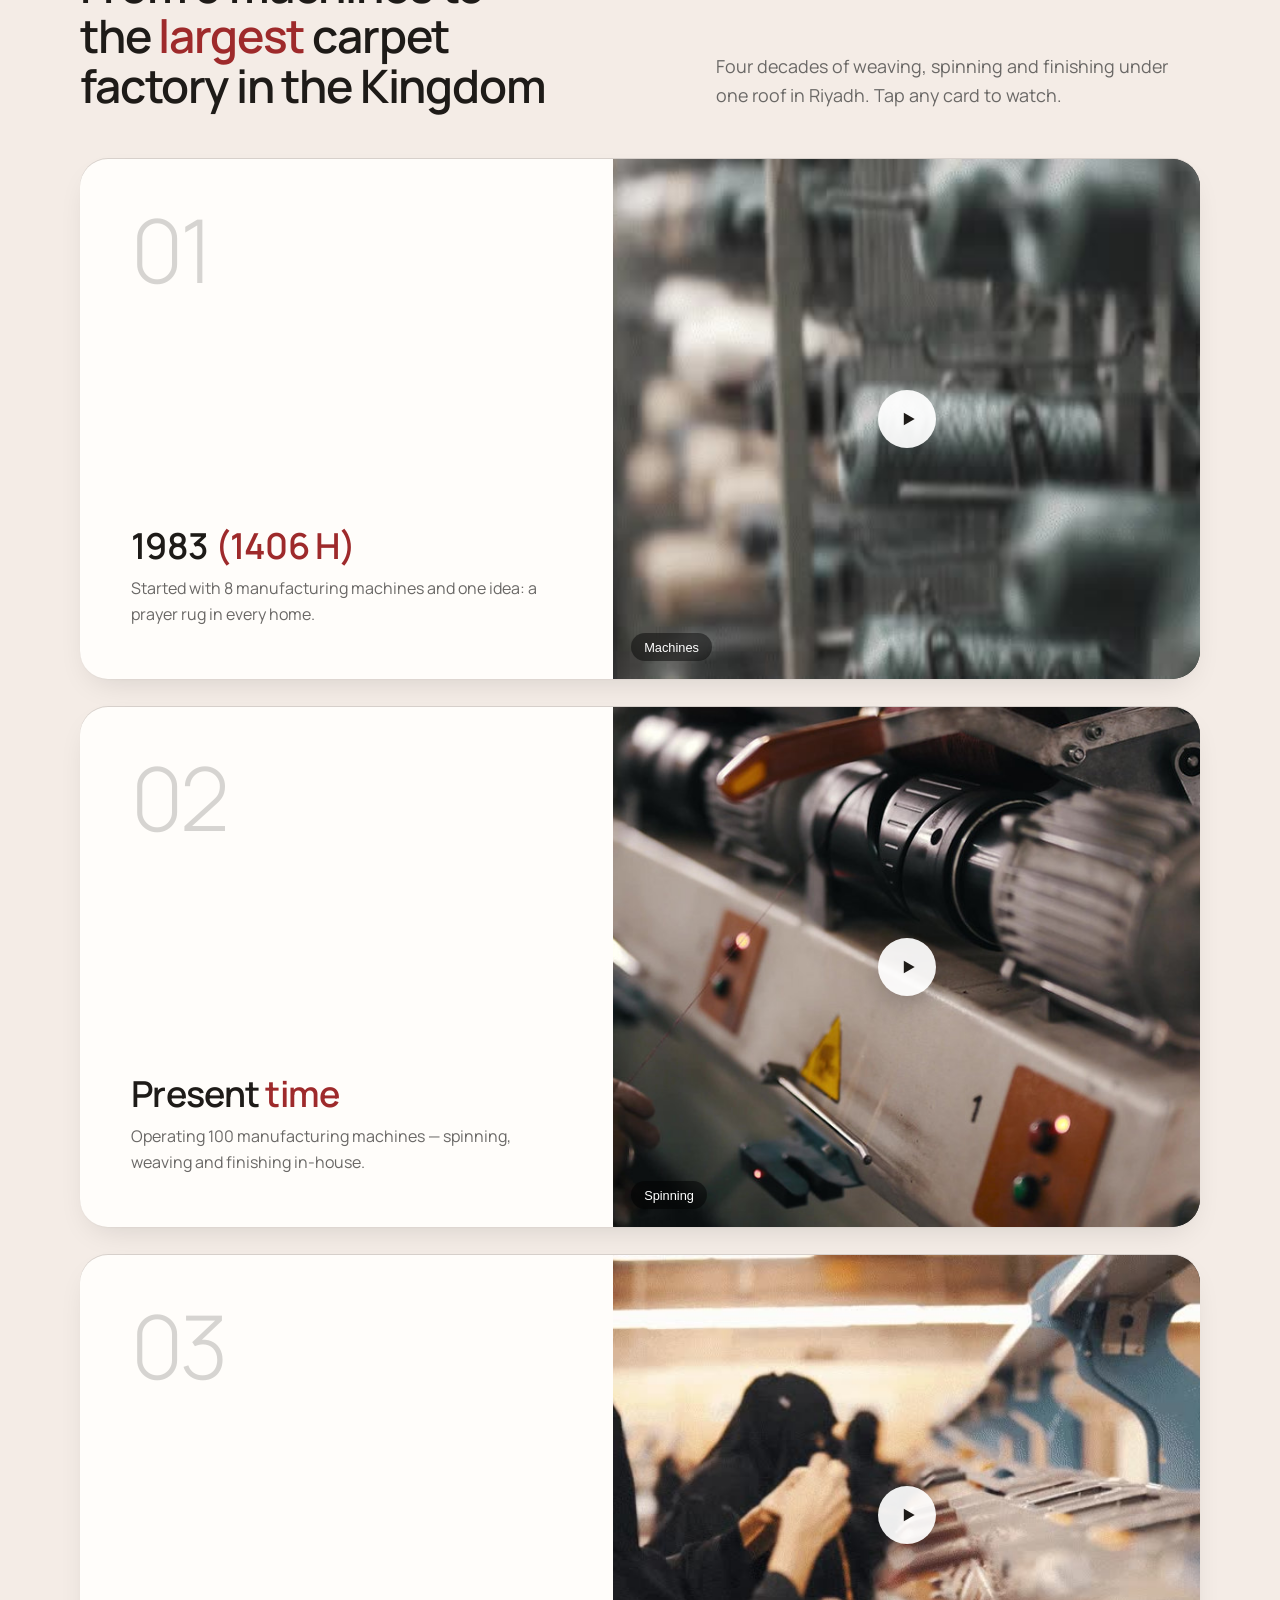
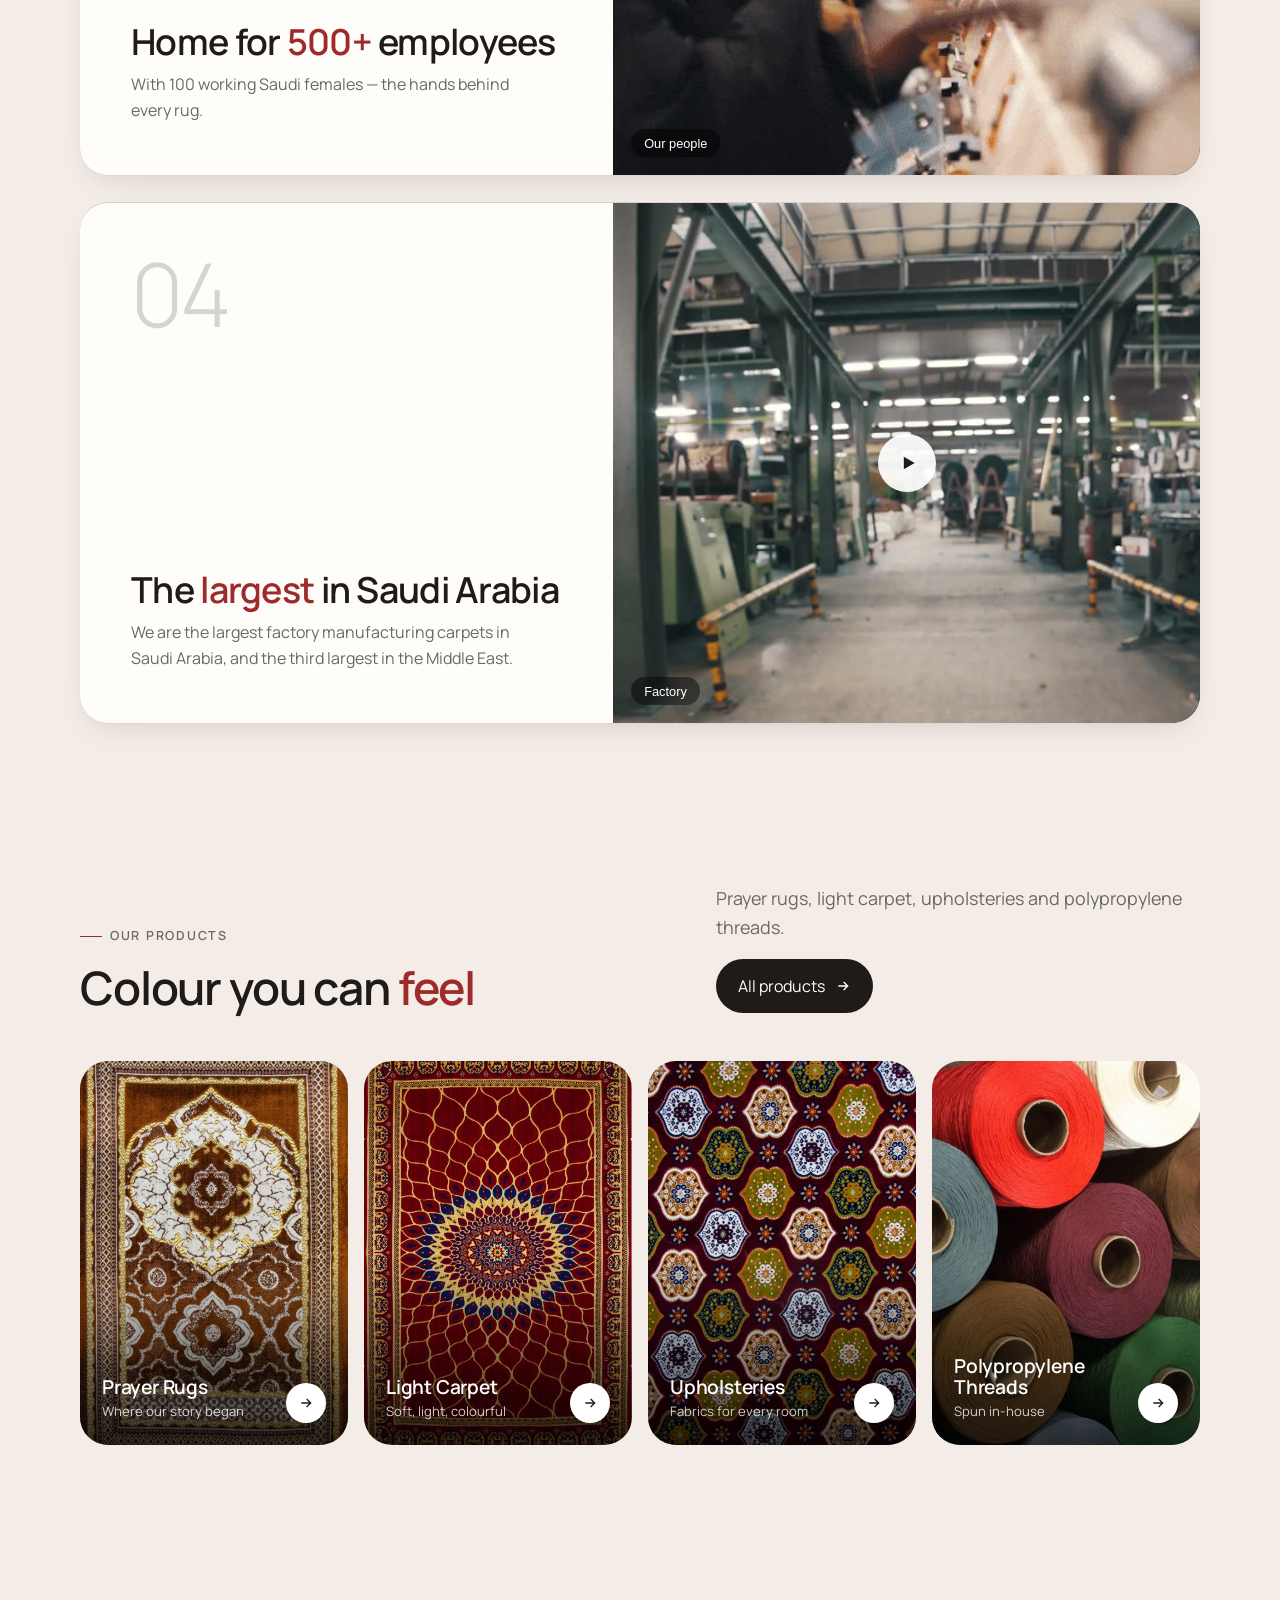
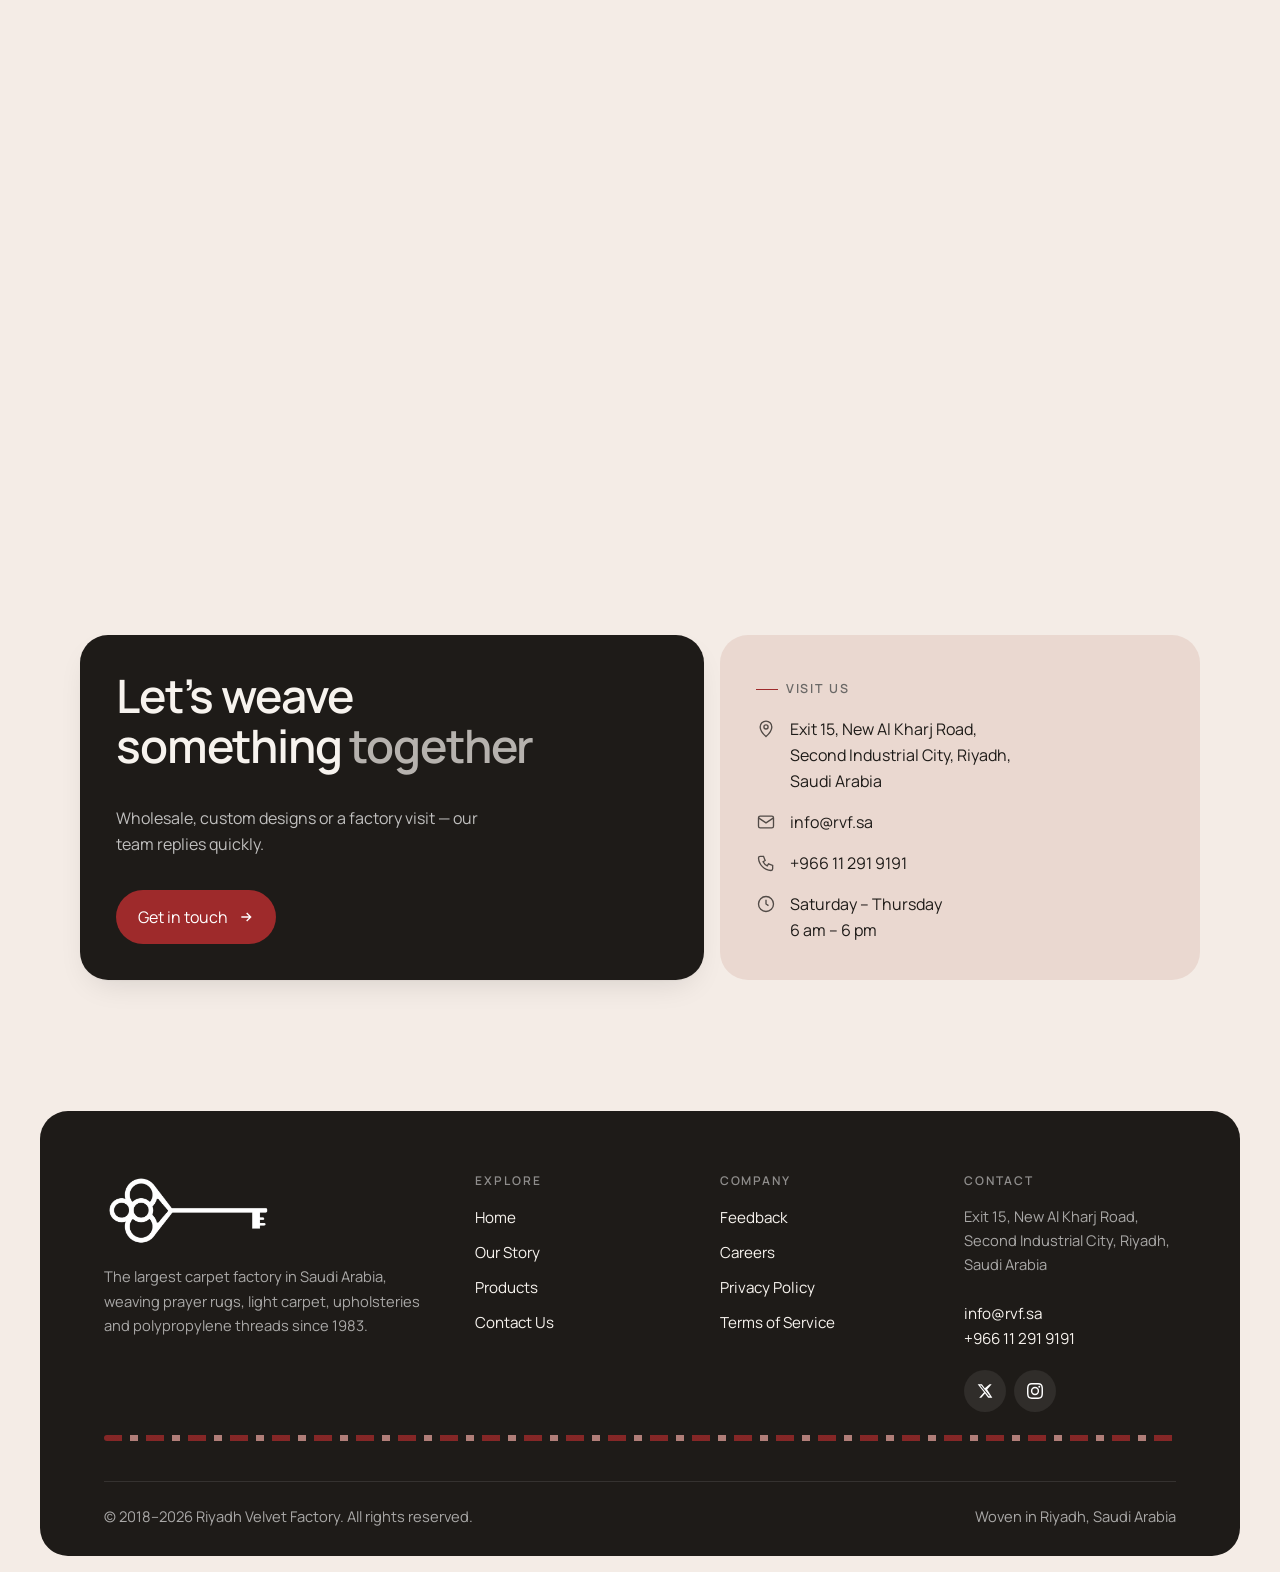
==== commit 5cc05e42: "Redesign site: light, minimal card layout with video overlays - New design: floating pill nav, round" ====
--- a/index.html
+++ b/index.html
@@ -19,69 +19,178 @@
 <link rel="icon" type="image/png" href="assets/images/df22b5_0e138656352b41de8df64f8e6e3fad81mv2-b0cf0ebf.png">
 <link rel="preconnect" href="https://fonts.googleapis.com">
 <link rel="preconnect" href="https://fonts.gstatic.com" crossorigin>
-<link href="https://fonts.googleapis.com/css2?family=Cormorant+Garamond:wght@500;600;700&family=Tajawal:wght@400;500;700&family=Amiri:wght@400;700&display=swap" rel="stylesheet">
+<link href="https://fonts.googleapis.com/css2?family=Manrope:wght@300;400;500;600;700&family=IBM+Plex+Sans+Arabic:wght@300;400;500;600;700&display=swap" rel="stylesheet">
 <link rel="stylesheet" href="assets/style.css">
+<meta name="theme-color" content="#1e1b18">
 </head>
 <body class="lang-en">
-<div class="bg" aria-hidden="true"><video autoplay muted loop playsinline preload="auto" poster="assets/images/df22b5_d9a7fc6f92a448ae9f3e040a54af9975f000-4b13fd7e.jpg"><source src="assets/videos/df22b5_d9a7fc6f92a448ae9f3e040a54af9975.mp4" type="video/mp4"></video></div>
 <a class="skip" href="#main">Skip to content</a>
 <header class="site-header">
   <div class="bar">
-    <a class="brand" href="./"><img src="assets/images/df22b5_0e138656352b41de8df64f8e6e3fad81mv2-b0cf0ebf.png" alt="Riyadh Velvet Factory" width="120" height="50"></a>
-    <button class="menu-btn" aria-expanded="false" aria-controls="nav">Menu</button>
+    <a class="brand" href="./"><img class="logo-ink" src="assets/images/df22b5_0e138656352b41de8df64f8e6e3fad81mv2-b0cf0ebf.png" alt="" width="62" height="26"><span>Riyadh Velvet Factory</span></a>
+    <button class="menu-btn" aria-expanded="false" aria-controls="nav" aria-label="Menu"><span></span></button>
     <nav id="nav" aria-label="Main">
-      <ul><li><a href="./" aria-current="page">Home</a></li><li><a href="rvfstory/">Our Story</a></li><li><a href="products/">Products</a></li><li><a href="contact-us/">Contact Us</a></li></ul>
+      <ul><li><a href="./" aria-current="page">Home</a></li><li><a href="rvfstory/">Our Story</a></li><li><a href="products/">Products</a></li></ul>
       <a class="lang" href="home-ar/" lang="ar">العربية</a>
-      <div class="social">
-        <a href="https://twitter.com/rvfksa" aria-label="RVF on X / Twitter"><svg viewBox="0 0 24 24" aria-hidden="true"><path d="M18.9 2H22l-6.8 7.8L23 22h-6.2l-4.8-6.3L6.4 22H3.3l7.3-8.3L1 2h6.3l4.4 5.8L18.9 2Zm-1.1 18h1.7L6.3 3.9H4.5L17.8 20Z"/></svg></a>
-        <a href="https://www.instagram.com/rvfksa/" aria-label="RVF on Instagram"><svg viewBox="0 0 24 24" aria-hidden="true"><path d="M12 2.2c3.2 0 3.6 0 4.8.1 3.3.1 4.8 1.7 4.9 4.9.1 1.3.1 1.6.1 4.8s0 3.6-.1 4.8c-.1 3.2-1.7 4.8-4.9 4.9-1.3.1-1.6.1-4.8.1s-3.6 0-4.8-.1c-3.3-.1-4.8-1.7-4.9-4.9C2.2 15.6 2.2 15.2 2.2 12s0-3.6.1-4.8C2.4 3.9 3.9 2.4 7.2 2.3 8.4 2.2 8.8 2.2 12 2.2ZM12 0C8.7 0 8.3 0 7.1.1 2.7.3.3 2.7.1 7.1 0 8.3 0 8.7 0 12s0 3.7.1 4.9c.2 4.4 2.6 6.8 7 7C8.3 24 8.7 24 12 24s3.7 0 4.9-.1c4.4-.2 6.8-2.6 7-7 .1-1.2.1-1.6.1-4.9s0-3.7-.1-4.9c-.2-4.4-2.6-6.8-7-7C15.7 0 15.3 0 12 0Zm0 5.8a6.2 6.2 0 1 0 0 12.4 6.2 6.2 0 0 0 0-12.4ZM12 16a4 4 0 1 1 0-8 4 4 0 0 1 0 8Zm6.4-11.8a1.4 1.4 0 1 0 0 2.9 1.4 1.4 0 0 0 0-2.9Z"/></svg></a>
-      </div>
+      <a class="btn nav-cta" href="contact-us/">Get in touch <svg class="arr" width="16" height="16" viewBox="0 0 24 24" fill="none" stroke="currentColor" stroke-width="2" aria-hidden="true"><path d="M5 12h14M13 6l6 6-6 6"/></svg></a>
     </nav>
   </div>
 </header>
 <main id="main">
 <section class="hero">
-  <a href="rvfstory/" class="hero-logo"><img src="assets/images/df22b5_0e138656352b41de8df64f8e6e3fad81mv2-b0cf0ebf.png" alt="Riyadh Velvet Factory" width="596" height="247"></a>
-  <h1>Riyadh Velvet Factory <span lang="ar">مصنع الرياض المخملي</span></h1>
-  <p class="tag">The largest carpet factory in Saudi Arabia: prayer rugs, light carpet, upholsteries and polypropylene threads since 1983.</p>
-  <div class="hero-actions">
-    <a class="btn" href="products/">View our products</a>
-    <a class="btn ghost" href="rvfstory/">Read our story</a>
+  <div class="hero-card">
+    <video autoplay muted loop playsinline preload="auto" poster="assets/images/df22b5_d9a7fc6f92a448ae9f3e040a54af9975f000-4b13fd7e.jpg" aria-hidden="true"><source src="assets/videos/df22b5_d9a7fc6f92a448ae9f3e040a54af9975.mp4" type="video/mp4"></video>
+    <span class="scroll-cue" aria-hidden="true">Scroll <i></i></span>
+    <div class="hero-inner">
+      <div>
+        <img class="hero-logo" src="assets/images/df22b5_0e138656352b41de8df64f8e6e3fad81mv2-b0cf0ebf.png" alt="Riyadh Velvet Factory" width="596" height="247">
+        <h1>Weaving <em class="hl" style="color:#fff;opacity:.75">colour</em> into every home</h1>
+      </div>
+      <div class="hero-side">
+        <p>The largest carpet factory in Saudi Arabia: prayer rugs, light carpet, upholsteries and polypropylene threads since 1983.</p>
+        <div class="hero-actions">
+          <a class="btn light" href="products/">Explore products <svg class="arr" width="16" height="16" viewBox="0 0 24 24" fill="none" stroke="currentColor" stroke-width="2" aria-hidden="true"><path d="M5 12h14M13 6l6 6-6 6"/></svg></a>
+          <button class="play-label" type="button" data-video="assets/videos/df22b5_dc841ec9247445a78a75d23c09153128.mp4" data-poster="assets/images/df22b5_dc841ec9247445a78a75d23c09153128f000-eefac856.jpg" aria-label="Watch the film"><span class="play" aria-hidden="true"><svg viewBox="0 0 24 24"><path d="M7 4.5v15l13-7.5z"/></svg></span>Watch the film</button>
+        </div>
+      </div>
+    </div>
   </div>
-  <address class="hero-contact">Exit 15, New Al Kharj Road,<br>Second Industrial City<br>Riyadh, Saudi Arabia<br>
-    <a href="mailto:info@rvf.sa">info@rvf.sa</a> &nbsp;|&nbsp; <a href="tel:+966112919191" dir="ltr">&lrm;+966 11 291 9191&lrm;</a></address>
+</section>
+
+<section class="section">
+  <div class="wrap bento">
+    <div class="card accent flex span-5 reveal">
+      <img class="motif" src="assets/images/df22b5_0e138656352b41de8df64f8e6e3fad81mv2-b0cf0ebf.png" alt="" aria-hidden="true">
+      <span class="eyebrow" style="color:rgb(255 255 255 / .8)">Since 1983 · 1406 H</span>
+      <h2 style="font-size:clamp(1.6rem,2.6vw,2.2rem);max-width:14ch">Riyadh-made, Saudi-proud.</h2>
+      <div class="stats"><div class="stat"><b data-count="500" data-suffix="+">500+</b><span>Employees</span></div><div class="stat"><b data-count="100" data-suffix="">100</b><span>Machines</span></div><div class="stat"><b data-count="35" data-suffix="+">35+</b><span>Years of experience</span></div></div>
+    </div>
+    <div class="card span-7 reveal" style="--d:.1s">
+      <div class="philo">
+        <div>
+          <span class="eyebrow">Our philosophy</span>
+          <p class="muted" style="margin:0 0 .4rem">Our father always said:</p>
+          <p class="quote">Prayer is a key to heaven</p>
+          <p class="muted">There started our journey — <strong>the prayer rugs</strong>. That key became our logo.</p>
+          <a class="btn ghost" href="rvfstory/">Read our story <svg class="arr" width="16" height="16" viewBox="0 0 24 24" fill="none" stroke="currentColor" stroke-width="2" aria-hidden="true"><path d="M5 12h14M13 6l6 6-6 6"/></svg></a>
+        </div>
+        <button class="thumb" type="button" data-video="assets/videos/key.mp4" data-poster="assets/images/poster-key.jpg" aria-label="Play: what does the key stand for?" data-tall="1">
+          <video autoplay muted loop playsinline poster="assets/images/poster-key.jpg" aria-hidden="true"><source src="assets/videos/key.mp4" type="video/mp4"></video>
+        </button>
+      </div>
+    </div>
+  </div>
+</section>
+
+<section class="section" style="padding-top:0">
+  <div class="wrap">
+    <div class="section-head reveal">
+      <div><span class="eyebrow">Our journey</span><h2>From 8 machines to the <em class="hl">largest</em> carpet factory in the Kingdom</h2></div>
+      <p class="lead">Four decades of weaving, spinning and finishing under one roof in Riyadh. Tap any card to watch.</p>
+    </div>
+    <div class="stack">
+      <div class="stack-item" style="--i:0">
+        <article class="stack-card">
+          <div class="stack-text"><span class="stack-num">01</span><div><h3>1983 <em>(1406 H)</em></h3><p>Started with 8 manufacturing machines and one idea: a prayer rug in every home.</p></div></div>
+          <button class="stack-media" type="button" data-video="assets/videos/machines.mp4" data-poster="assets/images/poster-machines.jpg" aria-label="Play: our machines"><img src="assets/images/poster-machines.jpg" alt="" loading="lazy"><span class="play" aria-hidden="true"><svg viewBox="0 0 24 24"><path d="M7 4.5v15l13-7.5z"/></svg></span><span class="badge">Machines</span></button>
+        </article>
+      </div>
+      <div class="stack-item" style="--i:1">
+        <article class="stack-card">
+          <div class="stack-text"><span class="stack-num">02</span><div><h3>Present <em>time</em></h3><p>Operating 100 manufacturing machines — spinning, weaving and finishing in-house.</p></div></div>
+          <button class="stack-media" type="button" data-video="assets/videos/df22b5_d9a7fc6f92a448ae9f3e040a54af9975.mp4" data-poster="assets/images/df22b5_d9a7fc6f92a448ae9f3e040a54af9975f000-4b13fd7e.jpg" aria-label="Play: spinning the thread"><img src="assets/images/df22b5_d9a7fc6f92a448ae9f3e040a54af9975f000-4b13fd7e.jpg" alt="" loading="lazy"><span class="play" aria-hidden="true"><svg viewBox="0 0 24 24"><path d="M7 4.5v15l13-7.5z"/></svg></span><span class="badge">Spinning</span></button>
+        </article>
+      </div>
+      <div class="stack-item" style="--i:2">
+        <article class="stack-card">
+          <div class="stack-text"><span class="stack-num">03</span><div><h3>Home for <em>500+</em> employees</h3><p>With 100 working Saudi females — the hands behind every rug.</p></div></div>
+          <button class="stack-media" type="button" data-video="assets/videos/employees.mp4" data-poster="assets/images/poster-employees.jpg" aria-label="Play: our people"><img src="assets/images/poster-employees.jpg" alt="" loading="lazy"><span class="play" aria-hidden="true"><svg viewBox="0 0 24 24"><path d="M7 4.5v15l13-7.5z"/></svg></span><span class="badge">Our people</span></button>
+        </article>
+      </div>
+      <div class="stack-item" style="--i:3">
+        <article class="stack-card">
+          <div class="stack-text"><span class="stack-num">04</span><div><h3>The <em>largest</em> in Saudi Arabia</h3><p>We are the largest factory manufacturing carpets in Saudi Arabia, and the third largest in the Middle East.</p></div></div>
+          <button class="stack-media" type="button" data-video="assets/videos/df22b5_dc841ec9247445a78a75d23c09153128.mp4" data-poster="assets/images/df22b5_dc841ec9247445a78a75d23c09153128f000-eefac856.jpg" aria-label="Play: the factory floor"><img src="assets/images/df22b5_dc841ec9247445a78a75d23c09153128f000-eefac856.jpg" alt="" loading="lazy"><span class="play" aria-hidden="true"><svg viewBox="0 0 24 24"><path d="M7 4.5v15l13-7.5z"/></svg></span><span class="badge">Factory</span></button>
+        </article>
+      </div>
+    </div>
+  </div>
+</section>
+
+<section class="section" style="padding-top:0">
+  <div class="wrap">
+    <div class="section-head reveal">
+      <div><span class="eyebrow">Our products</span><h2>Colour you can <em class="hl">feel</em></h2></div>
+      <div><p class="lead" style="margin-bottom:1rem">Prayer rugs, light carpet, upholsteries and polypropylene threads.</p><a class="btn" href="products/">All products <svg class="arr" width="16" height="16" viewBox="0 0 24 24" fill="none" stroke="currentColor" stroke-width="2" aria-hidden="true"><path d="M5 12h14M13 6l6 6-6 6"/></svg></a></div>
+    </div>
+    <div class="products">
+      <a class="product reveal" style="--d:0.00s" href="products/"><img src="assets/images/162484_94f44dfc968f40a18a8d305930540478mv2-1458a45f.jpg" alt="" loading="lazy"><span class="cap"><span><h3>Prayer Rugs</h3><small>Where our story began</small></span><span class="go" aria-hidden="true"><svg viewBox="0 0 24 24"><path d="M5 12h14M13 6l6 6-6 6"/></svg></span></span></a>
+      <a class="product reveal" style="--d:0.08s" href="products/"><img src="assets/images/162484_7d0dfb7a624e42e8a11115da55d88875mv2-92143631.jpg" alt="" loading="lazy"><span class="cap"><span><h3>Light Carpet</h3><small>Soft, light, colourful</small></span><span class="go" aria-hidden="true"><svg viewBox="0 0 24 24"><path d="M5 12h14M13 6l6 6-6 6"/></svg></span></span></a>
+      <a class="product reveal" style="--d:0.16s" href="products/"><img src="assets/images/162484_367ea6af2ef248eaba73cd6c9f8c714cmv2_d_3856_4928_s_4_2-0bffcd19.jpg" alt="" loading="lazy"><span class="cap"><span><h3>Upholsteries</h3><small>Fabrics for every room</small></span><span class="go" aria-hidden="true"><svg viewBox="0 0 24 24"><path d="M5 12h14M13 6l6 6-6 6"/></svg></span></span></a>
+      <a class="product reveal" style="--d:0.24s" href="products/"><img src="assets/images/162484_584aeb5eb97d4e78964a44d51fcf3e0dmv2-e704282f.jpg" alt="" loading="lazy"><span class="cap"><span><h3>Polypropylene Threads</h3><small>Spun in-house</small></span><span class="go" aria-hidden="true"><svg viewBox="0 0 24 24"><path d="M5 12h14M13 6l6 6-6 6"/></svg></span></span></a>
+    </div>
+  </div>
+</section>
+
+<section class="section" style="padding-top:0">
+  <div class="wrap">
+    <div class="banner reveal">
+      <video autoplay muted loop playsinline poster="assets/images/df22b5_dc841ec9247445a78a75d23c09153128f000-eefac856.jpg" aria-hidden="true"><source src="assets/videos/df22b5_dc841ec9247445a78a75d23c09153128.mp4" type="video/mp4"></video>
+      <div>
+        <h2><span style="font-size:.4em;display:block;font-weight:400;opacity:.8">Over</span><span class="big"><span data-count="35" data-suffix="+">35+</span></span>years of combined experience</h2>
+        <p>We have the know-how you need.</p>
+        <button class="btn light" type="button" data-video="assets/videos/df22b5_dc841ec9247445a78a75d23c09153128.mp4" data-poster="assets/images/df22b5_dc841ec9247445a78a75d23c09153128f000-eefac856.jpg" aria-label="Watch the factory floor">Watch the factory floor</button>
+      </div>
+    </div>
+  </div>
+</section>
+
+<section class="section" style="padding-top:0">
+  <div class="wrap cta">
+    <div class="card dark flex reveal">
+      <h2 style="max-width:16ch">Let’s weave something <em class="hl" style="color:inherit;opacity:.7">together</em></h2>
+      <p class="muted" style="max-width:40ch">Wholesale, custom designs or a factory visit — our team replies quickly.</p>
+      <div style="margin-top:auto"><a class="btn accent" href="contact-us/">Get in touch <svg class="arr" width="16" height="16" viewBox="0 0 24 24" fill="none" stroke="currentColor" stroke-width="2" aria-hidden="true"><path d="M5 12h14M13 6l6 6-6 6"/></svg></a></div>
+    </div>
+    <div class="card tint reveal" style="--d:.1s">
+      <span class="eyebrow">Visit us</span>
+      <ul class="contact-list">
+          <li><svg viewBox="0 0 24 24" aria-hidden="true"><path d="M12 21s-7-6.2-7-11.5A7 7 0 0 1 19 9.5C19 14.8 12 21 12 21Z"/><circle cx="12" cy="9.5" r="2.5"/></svg><address>Exit 15, New Al Kharj Road,<br>Second Industrial City, Riyadh,<br>Saudi Arabia</address></li>
+          <li><svg viewBox="0 0 24 24" aria-hidden="true"><rect x="3" y="5" width="18" height="14" rx="2"/><path d="m3 7 9 6 9-6"/></svg><a href="mailto:info@rvf.sa">info@rvf.sa</a></li>
+          <li><svg viewBox="0 0 24 24" aria-hidden="true"><path d="M5 4h4l2 5-2.5 1.5a11 11 0 0 0 5 5L15 13l5 2v4a2 2 0 0 1-2 2A16 16 0 0 1 3 6a2 2 0 0 1 2-2"/></svg><a href="tel:+966112919191" dir="ltr">+966 11 291 9191</a></li>
+          <li><svg viewBox="0 0 24 24" aria-hidden="true"><circle cx="12" cy="12" r="9"/><path d="M12 7v5l3 2"/></svg><span>Saturday – Thursday<br>6 am – 6 pm</span></li>
+        </ul>
+    </div>
+  </div>
 </section>
 </main>
 <footer class="site-footer">
-  <div class="foot-grid">
-    <div>
-      <img class="foot-logo" src="assets/images/df22b5_0e138656352b41de8df64f8e6e3fad81mv2-b0cf0ebf.png" alt="Riyadh Velvet Factory" width="160" height="66">
-      <address>Exit 15, New Al Kharj Road,<br>Second Industrial City<br>Riyadh, Saudi Arabia<br>
-        <a href="mailto:info@rvf.sa">info@rvf.sa</a><br>
-        <a href="tel:+966112919191" dir="ltr">&lrm;+966 11 291 9191&lrm;</a></address>
-    </div>
-    <div>
-      <h2>Quick links</h2>
-      <ul>
-        <li><a href="./">Home</a></li>
-        <li><a href="rvfstory/">Our Story</a></li>
-        <li><a href="products/">Products</a></li>
-        <li><a href="mailto:info@rvf.sa?subject=Careers">Careers</a></li>
-      </ul>
-    </div>
-    <div>
-      <ul class="foot-more">
-        <li><a href="contact-us/">Feedback</a></li>
-        <li><a href="privacy-policy/">Privacy Policy</a></li>
-        <li><a href="terms-of-service/">Terms of Service</a></li>
-      </ul>
-      <div class="social big">
-        <a href="https://twitter.com/rvfksa" aria-label="RVF on X / Twitter"><svg viewBox="0 0 24 24" aria-hidden="true"><path d="M18.9 2H22l-6.8 7.8L23 22h-6.2l-4.8-6.3L6.4 22H3.3l7.3-8.3L1 2h6.3l4.4 5.8L18.9 2Zm-1.1 18h1.7L6.3 3.9H4.5L17.8 20Z"/></svg></a>
-        <a href="https://www.instagram.com/rvfksa/" aria-label="RVF on Instagram"><svg viewBox="0 0 24 24" aria-hidden="true"><path d="M12 2.2c3.2 0 3.6 0 4.8.1 3.3.1 4.8 1.7 4.9 4.9.1 1.3.1 1.6.1 4.8s0 3.6-.1 4.8c-.1 3.2-1.7 4.8-4.9 4.9-1.3.1-1.6.1-4.8.1s-3.6 0-4.8-.1c-3.3-.1-4.8-1.7-4.9-4.9C2.2 15.6 2.2 15.2 2.2 12s0-3.6.1-4.8C2.4 3.9 3.9 2.4 7.2 2.3 8.4 2.2 8.8 2.2 12 2.2ZM12 0C8.7 0 8.3 0 7.1.1 2.7.3.3 2.7.1 7.1 0 8.3 0 8.7 0 12s0 3.7.1 4.9c.2 4.4 2.6 6.8 7 7C8.3 24 8.7 24 12 24s3.7 0 4.9-.1c4.4-.2 6.8-2.6 7-7 .1-1.2.1-1.6.1-4.9s0-3.7-.1-4.9c-.2-4.4-2.6-6.8-7-7C15.7 0 15.3 0 12 0Zm0 5.8a6.2 6.2 0 1 0 0 12.4 6.2 6.2 0 0 0 0-12.4ZM12 16a4 4 0 1 1 0-8 4 4 0 0 1 0 8Zm6.4-11.8a1.4 1.4 0 1 0 0 2.9 1.4 1.4 0 0 0 0-2.9Z"/></svg></a>
+  <div class="foot">
+    <div class="foot-grid">
+      <div>
+        <img class="foot-logo" src="assets/images/df22b5_0e138656352b41de8df64f8e6e3fad81mv2-b0cf0ebf.png" alt="Riyadh Velvet Factory" width="170" height="70" loading="lazy">
+        <p>The largest carpet factory in Saudi Arabia, weaving prayer rugs, light carpet, upholsteries and polypropylene threads since 1983.</p>
+      </div>
+      <div>
+        <h2>Explore</h2>
+        <ul><li><a href="./">Home</a></li><li><a href="rvfstory/">Our Story</a></li><li><a href="products/">Products</a></li><li><a href="contact-us/">Contact Us</a></li></ul>
+      </div>
+      <div>
+        <h2>Company</h2>
+        <ul><li><a href="contact-us/">Feedback</a></li><li><a href="mailto:info@rvf.sa?subject=Careers">Careers</a></li><li><a href="privacy-policy/">Privacy Policy</a></li><li><a href="terms-of-service/">Terms of Service</a></li></ul>
+      </div>
+      <div>
+        <h2>Contact</h2>
+        <address>Exit 15, New Al Kharj Road,<br>Second Industrial City, Riyadh,<br>Saudi Arabia<br><br><a href="mailto:info@rvf.sa">info@rvf.sa</a><br><a href="tel:+966112919191" dir="ltr">+966 11 291 9191</a></address>
+        <div class="social">
+          <a href="https://twitter.com/rvfksa" aria-label="RVF on X / Twitter"><svg viewBox="0 0 24 24" aria-hidden="true"><path d="M18.9 2H22l-6.8 7.8L23 22h-6.2l-4.8-6.3L6.4 22H3.3l7.3-8.3L1 2h6.3l4.4 5.8L18.9 2Zm-1.1 18h1.7L6.3 3.9H4.5L17.8 20Z"/></svg></a>
+          <a href="https://www.instagram.com/rvfksa/" aria-label="RVF on Instagram"><svg viewBox="0 0 24 24" aria-hidden="true"><path d="M12 2.2c3.2 0 3.6 0 4.8.1 3.3.1 4.8 1.7 4.9 4.9.1 1.3.1 1.6.1 4.8s0 3.6-.1 4.8c-.1 3.2-1.7 4.8-4.9 4.9-1.3.1-1.6.1-4.8.1s-3.6 0-4.8-.1c-3.3-.1-4.8-1.7-4.9-4.9C2.2 15.6 2.2 15.2 2.2 12s0-3.6.1-4.8C2.4 3.9 3.9 2.4 7.2 2.3 8.4 2.2 8.8 2.2 12 2.2ZM12 0C8.7 0 8.3 0 7.1.1 2.7.3.3 2.7.1 7.1 0 8.3 0 8.7 0 12s0 3.7.1 4.9c.2 4.4 2.6 6.8 7 7C8.3 24 8.7 24 12 24s3.7 0 4.9-.1c4.4-.2 6.8-2.6 7-7 .1-1.2.1-1.6.1-4.9s0-3.7-.1-4.9c-.2-4.4-2.6-6.8-7-7C15.7 0 15.3 0 12 0Zm0 5.8a6.2 6.2 0 1 0 0 12.4 6.2 6.2 0 0 0 0-12.4ZM12 16a4 4 0 1 1 0-8 4 4 0 0 1 0 8Zm6.4-11.8a1.4 1.4 0 1 0 0 2.9 1.4 1.4 0 0 0 0-2.9Z"/></svg></a>
+        </div>
       </div>
     </div>
+    <div class="weave" aria-hidden="true"></div>
+    <div class="foot-bottom"><p>© 2018–<span class="yr">2026</span> Riyadh Velvet Factory. All rights reserved.</p><p>Woven in Riyadh, Saudi Arabia</p></div>
   </div>
-  <p class="copy">© 2018–<span class="yr">2026</span> Riyadh Velvet Factory. All rights reserved.</p>
 </footer>
 <script src="assets/site.js" defer></script>
 </body>
--- a/assets/style.css
+++ b/assets/style.css
@@ -1,145 +1,327 @@
+/* ==========================================================================
+   Riyadh Velvet Factory — site styles
+   --------------------------------------------------------------------------
+   THEME: change ONLY these two colours to re-skin the whole site.
+     --primary   : brand ink (logo / text / dark surfaces)
+     --secondary : one accent taken from our carpets (buttons, highlights)
+   Every other colour below is mixed from these two + white.
+
+   Ready-made presets (copy a pair into :root):
+     Velvet red (default)   --primary:#1e1b18  --secondary:#9e2a2b
+     Saudi green            --primary:#14201a  --secondary:#006c35
+     Terracotta (sample)    --primary:#2a2420  --secondary:#b0654a
+     Sage                   --primary:#1f2420  --secondary:#6f806b
+     Royal gold             --primary:#1b1a17  --secondary:#a8823a
+   ========================================================================== */
 :root{
-  --ink:#f5ede0; --muted:#d9ccb6; --gold:#c9a45c; --gold-soft:rgba(201,164,92,.4);
-  --velvet:#2b0b14; --panel:rgba(30,9,15,.82); --field:rgba(255,255,255,.07);
-  --en:"Tajawal",system-ui,-apple-system,"Segoe UI",Arial,sans-serif;
-  --display:"Cormorant Garamond",Georgia,"Times New Roman",serif;
-  --ar-display:"Amiri","Traditional Arabic",serif;
-}
+  --primary:#1e1b18;
+  --secondary:#9e2a2b;
+
+  /* derived — no need to edit */
+  --bg:color-mix(in oklab,var(--secondary) 3%,#f6f2ec);
+  --surface:#fffdfa;
+  --surface-2:color-mix(in oklab,var(--secondary) 9%,#efe9e1);
+  --ink:var(--primary);
+  --muted:color-mix(in oklab,var(--primary) 62%,#fff);
+  --line:color-mix(in oklab,var(--primary) 12%,transparent);
+  --accent-soft:color-mix(in oklab,var(--secondary) 14%,#fff);
+  --on-dark:#f7f3ee;
+
+  --radius:28px;
+  --radius-sm:18px;
+  --shadow:0 1px 2px rgb(0 0 0 / .04),0 12px 32px -12px rgb(0 0 0 / .14);
+  --wrap:1200px;
+  --gutter:clamp(16px,4vw,40px);
+  --ease:cubic-bezier(.2,.7,.2,1);
+
+  --font:"Manrope",system-ui,-apple-system,"Segoe UI",Arial,sans-serif;
+  --font-ar:"IBM Plex Sans Arabic","Segoe UI",Tahoma,sans-serif;
+}
+
 *,*::before,*::after{box-sizing:border-box}
-html{scroll-behavior:smooth}
-body{margin:0;color:var(--ink);font:400 1.05rem/1.7 var(--en);background:var(--velvet);min-height:100vh;display:flex;flex-direction:column}
-.bg{position:fixed;inset:0;z-index:-1;overflow:hidden;background:var(--velvet)}
-.bg video{width:100%;height:100%;object-fit:cover}
-.yt-bg{position:absolute;top:50%;left:50%;width:100vw;height:56.25vw;min-height:100vh;min-width:177.78vh;transform:translate(-50%,-50%);border:0;pointer-events:none;opacity:0;transition:opacity 1s}
-.yt-bg.ready{opacity:1}
-.bg::after{content:"";position:absolute;inset:0;background:linear-gradient(180deg,rgba(20,5,10,.55),rgba(20,5,10,.8))}
-video.wide{width:100%;border-radius:2px;margin-bottom:1.5rem;display:block}
-img{max-width:100%;height:auto;display:block}
-a{color:var(--gold)}
-a:hover{color:#e6c888}
-:focus-visible{outline:2px solid var(--gold);outline-offset:3px}
-h1,h2{font-family:var(--display);font-weight:600;line-height:1.15;margin:0 0 .5em}
-.lang-ar h1,.lang-ar h2{font-family:var(--ar-display);font-weight:700}
-h1{font-size:clamp(2rem,4.5vw,3.2rem)} h2{font-size:clamp(1.4rem,3vw,2rem)}
+html{scroll-behavior:smooth;-webkit-text-size-adjust:100%}
+html,body{overflow-x:clip}
+body{margin:0;background:var(--bg);color:var(--ink);font:400 1rem/1.65 var(--font);-webkit-font-smoothing:antialiased;min-height:100vh;display:flex;flex-direction:column}
+.lang-ar{font-family:var(--font-ar)}
+img,video{max-width:100%;display:block}
+img{height:auto}
+a{color:inherit}
+:focus-visible{outline:2px solid var(--secondary);outline-offset:3px;border-radius:6px}
 address{font-style:normal}
-.skip{position:absolute;top:-60px;inset-inline-start:1rem;background:var(--gold);color:#000;padding:.5rem 1rem;z-index:10}
-.skip:focus{top:0}
-[dir=ltr]{unicode-bidi:isolate;display:inline-block}
-html,body{overflow-x:hidden}
-
-/* header */
-.site-header{position:sticky;top:0;z-index:5;background:rgba(22,6,11,.88);backdrop-filter:blur(6px);border-bottom:1px solid var(--gold-soft)}
-.bar{max-width:1180px;margin:auto;display:flex;align-items:center;gap:1rem;padding:.6rem 1.25rem}
-.brand img{width:110px}
-nav{display:flex;align-items:center;gap:1.5rem;margin-inline-start:auto}
-nav ul{list-style:none;display:flex;gap:1.4rem;margin:0;padding:0}
-nav ul a{color:var(--ink);text-decoration:none;padding:.3rem 0;border-bottom:2px solid transparent}
-nav ul a:hover,nav ul a[aria-current]{border-color:var(--gold);color:var(--ink)}
-.lang{border:1px solid var(--gold);border-radius:999px;padding:.15rem .9rem;text-decoration:none}
-.social{display:flex;gap:.6rem}
-.social a{display:grid;place-items:center;width:30px;height:30px;color:var(--ink)}
-.social svg{width:18px;height:18px;fill:currentColor}
-.social a:hover{color:var(--gold)}
-.menu-btn{display:none;margin-inline-start:auto;background:none;border:1px solid var(--gold);color:var(--ink);border-radius:6px;padding:.35rem .8rem;font:inherit}
-
-/* layout */
-main{flex:1;width:100%;max-width:1180px;margin:0 auto;padding:2.5rem 1.25rem 3rem}
-.panel{background:var(--panel);border:1px solid var(--gold-soft);border-radius:4px;padding:clamp(1.5rem,4vw,3rem);margin-bottom:2rem}
-.center{text-align:center}
-.lead{font-size:1.2rem;color:var(--muted);max-width:60ch;margin-inline:auto}
-.wide{width:100%;border-radius:2px;margin-bottom:1.5rem}
-.btn{display:inline-block;background:var(--gold);color:#1d0a0f;border:1px solid var(--gold);padding:.65rem 1.5rem;border-radius:2px;font:700 1rem var(--en);text-decoration:none;cursor:pointer}
-.btn:hover{background:#dcbb77;color:#1d0a0f}
-.btn.ghost{background:transparent;color:var(--ink)}
-.btn.ghost:hover{background:rgba(201,164,92,.15)}
-.btn.small{padding:.45rem 1.1rem;font-size:.95rem}
-
-/* home */
-.hero{min-height:calc(100vh - 220px);display:flex;flex-direction:column;align-items:center;justify-content:center;text-align:center;gap:1rem}
-.hero-logo img{width:min(520px,85vw);filter:drop-shadow(0 6px 24px rgba(0,0,0,.5))}
-.hero h1{font-size:clamp(1.8rem,4vw,2.8rem)}
-.hero h1 span{display:block;font-family:var(--ar-display);font-size:.85em;color:var(--gold)}
-.lang-ar .hero h1 span{font-family:var(--display)}
-.tag{max-width:58ch;color:var(--muted);margin:0}
-.hero-actions{display:flex;gap:.8rem;flex-wrap:wrap;justify-content:center;margin:.5rem 0}
-.hero-contact{color:var(--muted);font-size:.98rem}
-
-/* story */
-.story-intro{text-align:center}
-.story-logo{width:min(420px,80%);margin:0 auto 1rem}
-.split{display:grid;grid-template-columns:minmax(0,340px) 1fr;gap:2.5rem;align-items:center;text-align:start;margin-top:1.5rem}
-.key{margin:auto}
-video.key{max-width:100%;height:auto;display:block}
-video.wide{height:auto}
-.quote-block p{font-size:1.2rem;margin:.3em 0}
-blockquote{font-family:var(--display);font-size:clamp(2rem,5vw,3.4rem);line-height:1.1;color:var(--gold);margin:.3em 0}
-.lang-ar blockquote{font-family:var(--ar-display)}
-.rugs{font-family:var(--display);font-size:1.6rem!important;border-top:1px solid var(--gold-soft);padding-top:.6rem;margin-top:1rem!important}
-.lang-ar .rugs{font-family:var(--ar-display)}
-.timeline{list-style:none;padding:0;margin:0;display:grid;grid-template-columns:1fr 1fr;gap:1.5rem}
-.timeline li{border-inline-start:3px solid var(--gold);padding-inline-start:1rem;display:flex;flex-direction:column}
-.yr-label{font-family:var(--display);font-size:1.8rem;color:var(--gold)}
-.lang-ar .yr-label{font-family:var(--ar-display)}
-.display{text-align:center;font-size:clamp(1.8rem,4vw,2.8rem)}
-.display small{font-size:.6em;color:var(--gold)}
-.panel p.lead{text-align:center}
-.exp{position:relative;overflow:hidden;padding-block:4.5rem;isolation:isolate}
-.exp-video{position:absolute;inset:0;width:100%;height:100%;object-fit:cover;z-index:-2}
-.exp::before{content:"";position:absolute;inset:0;background:rgba(30,9,15,.72);z-index:-1}
-.photo-row{display:grid;grid-template-columns:repeat(4,1fr);gap:1rem;margin:1.5rem 0}
-.photo-row figure{margin:0}
-.photo-row img{width:100%;aspect-ratio:2/3;object-fit:cover}
-.photo-row figcaption{text-align:center;font-size:.95rem;color:var(--muted);margin-top:.4rem}
-
-/* products */
-.product-grid{display:grid;grid-template-columns:repeat(4,1fr);gap:1.25rem;margin-top:1.5rem}
-.product{border:1px solid var(--gold-soft);padding:1.5rem 1rem;text-align:center;display:flex;flex-direction:column;align-items:center;gap:.8rem;background:rgba(0,0,0,.18)}
-.product .icon{height:140px;display:grid;place-items:center}
-.product .icon img{max-height:130px;width:auto}
-.product h2{font-size:1.5rem;margin:0;flex:1}
-dialog.gallery{max-width:min(900px,94vw);width:100%;background:#1e0910;color:var(--ink);border:1px solid var(--gold);padding:1rem;border-radius:4px}
-dialog.gallery::backdrop{background:rgba(0,0,0,.8)}
-.g-head,.g-nav{display:flex;justify-content:space-between;align-items:center;gap:1rem}
-.g-head h2{margin:0}
-.g-img{max-height:70vh;margin:1rem auto;width:auto}
-dialog button{background:none;border:1px solid var(--gold);color:var(--ink);padding:.35rem .9rem;font:inherit;cursor:pointer;border-radius:2px}
-dialog button:disabled{opacity:.35;cursor:default}
-
-/* contact */
-.contact-grid{display:grid;grid-template-columns:1fr 1.2fr;gap:2.5rem}
-.contact address{font-size:1.1rem;margin-bottom:1.5rem}
-.form{display:flex;flex-direction:column;gap:.9rem}
-.form label{display:flex;flex-direction:column;gap:.3rem;font-weight:500}
-.form input,.form textarea{background:var(--field);border:1px solid var(--gold-soft);color:var(--ink);padding:.65rem .8rem;font:inherit;border-radius:2px}
-.form input:focus,.form textarea:focus{border-color:var(--gold);outline:none}
-.form .btn{align-self:flex-start}
-.hp{position:absolute;left:-9999px}
-.sent{background:rgba(201,164,92,.18);border:1px solid var(--gold);padding:.8rem 1rem;margin:0}
-.map{margin-top:2rem;border:1px solid var(--gold-soft)}
-.map iframe{display:block;width:100%;height:360px;border:0}
-.prose{max-width:820px;margin-inline:auto}
-
-/* footer */
-.site-footer{background:rgba(18,5,9,.94);border-top:1px solid var(--gold-soft);padding:2.5rem 1.25rem 1.5rem}
-.foot-grid{max-width:1180px;margin:auto;display:grid;grid-template-columns:1.3fr 1fr 1fr;gap:2rem}
-.foot-logo{width:150px;margin-bottom:.8rem}
-.site-footer h2{font-family:var(--en);font-size:1rem;font-weight:700;color:var(--gold);margin-bottom:.6rem}
-.site-footer ul{list-style:none;margin:0;padding:0;display:grid;gap:.35rem}
-.site-footer ul a{color:var(--ink);text-decoration:none}
-.site-footer ul a:hover{color:var(--gold)}
-.social.big{margin-top:1rem}
-.social.big a{width:40px;height:40px;border:1px solid var(--gold-soft);border-radius:50%}
-.copy{max-width:1180px;margin:2rem auto 0;text-align:center;color:var(--muted);font-size:.9rem;border-top:1px solid rgba(201,164,92,.2);padding-top:1rem}
-
-@media (max-width:900px){
-  .menu-btn{display:block}
-  nav{display:none;position:absolute;top:100%;inset-inline:0;background:rgba(22,6,11,.97);flex-direction:column;align-items:flex-start;padding:1rem 1.25rem 1.5rem;gap:1rem;border-bottom:1px solid var(--gold-soft)}
-  nav.open{display:flex}
-  nav ul{flex-direction:column;gap:.8rem}
-  .product-grid,.photo-row{grid-template-columns:repeat(2,1fr)}
-  .contact-grid,.split,.foot-grid{grid-template-columns:1fr}
-}
-@media (max-width:520px){
-  .product-grid,.timeline{grid-template-columns:1fr}
-}
-@media (prefers-reduced-motion:reduce){html{scroll-behavior:auto}}
+h1,h2,h3{margin:0 0 .4em;font-weight:600;line-height:1.08;letter-spacing:-.025em;text-wrap:balance}
+.lang-ar h1,.lang-ar h2,.lang-ar h3{letter-spacing:0;line-height:1.3}
+h1{font-size:clamp(2.3rem,5.6vw,4.6rem)}
+h2{font-size:clamp(1.8rem,3.6vw,2.9rem)}
+h3{font-size:1.3rem;letter-spacing:-.01em}
+p{margin:0 0 1em}
+em.hl{font-style:normal;color:var(--secondary)}
+.skip{position:absolute;top:-80px;inset-inline-start:1rem;background:var(--ink);color:#fff;padding:.6rem 1rem;border-radius:999px;z-index:100}
+.skip:focus{top:1rem}
+[dir=ltr]{unicode-bidi:isolate}
+.wrap{width:100%;max-width:var(--wrap);margin-inline:auto;padding-inline:var(--gutter)}
+.eyebrow{display:inline-flex;align-items:center;gap:.5rem;font-size:.78rem;font-weight:600;letter-spacing:.14em;text-transform:uppercase;color:var(--muted);margin-bottom:1rem}
+.lang-ar .eyebrow{letter-spacing:0;font-size:.9rem}
+.eyebrow::before{content:"";width:22px;height:1.5px;background:var(--secondary)}
+.lead{font-size:clamp(1.05rem,1.4vw,1.2rem);color:var(--muted);max-width:56ch}
+.logo-ink{filter:brightness(0)}            /* white logo → brand ink */
+
+/* buttons */
+.btn{display:inline-flex;align-items:center;gap:.6rem;border:0;border-radius:999px;padding:.85rem 1.4rem;background:var(--ink);color:#fff;font:600 .95rem/1 inherit;font-family:inherit;text-decoration:none;cursor:pointer;transition:transform .3s var(--ease),background .3s}
+.btn:hover{transform:translateY(-2px);background:var(--secondary)}
+.btn.accent{background:var(--secondary)}
+.btn.accent:hover{background:var(--ink)}
+.btn.light{background:#fff;color:var(--ink)}
+.btn.light:hover{background:var(--secondary);color:#fff}
+.btn.ghost{background:transparent;color:inherit;box-shadow:inset 0 0 0 1.5px currentColor}
+.btn.ghost:hover{background:var(--ink);color:#fff;box-shadow:none}
+.btn .arr{transition:transform .3s var(--ease)}
+.btn:hover .arr{transform:translateX(4px)}
+.lang-ar .btn .arr{transform:scaleX(-1)}
+.lang-ar .btn:hover .arr{transform:scaleX(-1) translateX(4px)}
+.play{display:inline-grid;place-items:center;width:58px;height:58px;border-radius:50%;border:0;background:rgb(255 255 255 / .92);color:var(--ink);cursor:pointer;box-shadow:0 8px 30px rgb(0 0 0 / .25);transition:transform .35s var(--ease),background .3s,color .3s}
+.play svg{width:20px;height:20px;fill:currentColor;margin-inline-start:3px}
+.lang-ar .play svg{margin-inline-start:0;margin-inline-end:3px}
+.play:hover,[data-video]:hover .play{transform:scale(1.1);background:var(--secondary);color:#fff}
+.play-label{display:inline-flex;align-items:center;gap:.8rem;background:none;border:0;color:inherit;font:600 .95rem inherit;font-family:inherit;cursor:pointer;padding:0}
+.play-label .play{width:46px;height:46px}
+
+/* ---------- header: floating pill ---------- */
+.site-header{position:fixed;top:14px;inset-inline:0;z-index:50;padding-inline:var(--gutter);pointer-events:none}
+.bar{pointer-events:auto;max-width:980px;margin-inline:auto;display:flex;align-items:center;gap:1rem;background:rgb(255 255 255 / .82);backdrop-filter:blur(14px) saturate(1.4);-webkit-backdrop-filter:blur(14px) saturate(1.4);border:1px solid rgb(255 255 255 / .6);box-shadow:var(--shadow);border-radius:999px;padding:.45rem .5rem .45rem 1.3rem;transition:transform .45s var(--ease)}
+.lang-ar .bar{padding:.45rem 1.3rem .45rem .5rem}
+.site-header.hide .bar{transform:translateY(-140%)}
+.brand{display:flex;align-items:center;gap:.6rem;text-decoration:none;font-weight:700;font-size:.92rem;letter-spacing:.02em;white-space:nowrap}
+.brand img{width:62px}
+nav{display:flex;align-items:center;gap:.4rem;margin-inline-start:auto}
+nav ul{list-style:none;display:flex;gap:.15rem;margin:0;padding:0}
+nav ul a{display:block;text-decoration:none;font-size:.92rem;font-weight:500;padding:.5rem .85rem;border-radius:999px;color:var(--muted);transition:background .25s,color .25s}
+nav ul a:hover{color:var(--ink);background:var(--surface-2)}
+nav ul a[aria-current]{color:var(--ink);background:var(--surface-2)}
+.lang{font-size:.88rem;font-weight:600;text-decoration:none;padding:.5rem .8rem;border-radius:999px}
+.lang:hover{background:var(--surface-2)}
+.nav-cta{padding:.7rem 1.15rem;font-size:.9rem}
+.menu-btn{display:none;margin-inline-start:auto;width:44px;height:44px;border:0;border-radius:50%;background:var(--ink);color:#fff;cursor:pointer;place-items:center}
+.menu-btn span,.menu-btn span::before{display:block;width:16px;height:1.5px;background:currentColor;position:relative;transition:transform .3s}
+.menu-btn span::before{content:"";position:absolute;top:5px}
+.menu-btn span{transform:translateY(-2.5px)}
+.menu-btn[aria-expanded=true] span{transform:rotate(45deg)}
+.menu-btn[aria-expanded=true] span::before{transform:translateY(-5px) rotate(-90deg)}
+
+/* ---------- main ---------- */
+main{flex:1;width:100%}
+.section{padding-block:clamp(56px,9vw,120px)}
+.section-head{display:flex;flex-wrap:wrap;align-items:flex-end;justify-content:space-between;gap:1.5rem 3rem;margin-bottom:clamp(28px,4vw,48px)}
+.section-head h2{max-width:16ch;margin:0}
+.section-head .lead{margin:0;max-width:44ch}
+
+/* hero: rounded media card */
+.hero{padding:88px var(--gutter) 0}
+.hero-card{position:relative;max-width:1360px;margin-inline:auto;min-height:min(88vh,820px);border-radius:var(--radius);overflow:hidden;color:var(--on-dark);display:flex;align-items:flex-end;isolation:isolate}
+.hero-card>video,.hero-card>img.bgimg{position:absolute;inset:0;width:100%;height:100%;object-fit:cover;z-index:-2;transform:scale(1.08);animation:heroZoom 2.2s var(--ease) forwards}
+.hero-card::after{content:"";position:absolute;inset:0;z-index:-1;background:linear-gradient(180deg,rgb(0 0 0 / .25) 0%,rgb(0 0 0 / .05) 35%,rgb(0 0 0 / .7) 100%)}
+@keyframes heroZoom{to{transform:scale(1)}}
+.hero-inner{width:100%;display:grid;grid-template-columns:1.4fr 1fr;align-items:end;gap:2rem;padding:clamp(24px,5vw,64px)}
+.hero h1{margin:0;max-width:13ch}
+.hero-logo{width:min(280px,55vw);margin-bottom:1.4rem}
+.hero-side{display:flex;flex-direction:column;align-items:flex-start;gap:1.2rem;justify-self:end;max-width:340px}
+.hero-side p{margin:0;color:rgb(255 255 255 / .82)}
+.hero-actions{display:flex;flex-wrap:wrap;gap:.7rem}
+.scroll-cue{position:absolute;top:clamp(24px,5vw,48px);inset-inline-end:clamp(24px,5vw,48px);font-size:.75rem;letter-spacing:.2em;text-transform:uppercase;display:flex;align-items:center;gap:.6rem;opacity:.85}
+.scroll-cue i{width:1px;height:40px;background:rgb(255 255 255 / .4);position:relative;overflow:hidden}
+.scroll-cue i::after{content:"";position:absolute;inset:0;background:#fff;animation:cue 2s infinite var(--ease)}
+@keyframes cue{0%{transform:translateY(-100%)}100%{transform:translateY(100%)}}
+
+/* page hero (inner pages) */
+.page-hero{padding:128px 0 0}
+.page-hero .wrap{padding:0}
+.page-hero-card{max-width:var(--wrap);margin-inline:auto;padding-inline:var(--gutter);display:grid;grid-template-columns:1.2fr 1fr;gap:2rem;align-items:end}
+.page-hero h1{margin:0}
+.page-hero .lead{margin:0}
+
+/* ---------- bento ---------- */
+.bento{display:grid;grid-template-columns:repeat(12,1fr);gap:16px}
+.card{position:relative;background:var(--surface);border-radius:var(--radius);padding:clamp(22px,3vw,36px);overflow:hidden;box-shadow:var(--shadow);isolation:isolate}
+.card.tint{background:var(--surface-2);box-shadow:none}
+.card.accent{background:var(--secondary);color:#fff}
+.card.dark{background:var(--ink);color:var(--on-dark)}
+.card.accent .muted,.card.dark .muted{color:rgb(255 255 255 / .72)}
+.muted{color:var(--muted)}
+.span-4{grid-column:span 4}.span-5{grid-column:span 5}.span-6{grid-column:span 6}.span-7{grid-column:span 7}.span-8{grid-column:span 8}.span-12{grid-column:span 12}
+.card.media{padding:0;min-height:280px;color:#fff;display:flex;align-items:flex-end}
+.card.media>img,.card.media>video{position:absolute;inset:0;width:100%;height:100%;object-fit:cover;z-index:-2;transition:transform 1.2s var(--ease)}
+.card.media:hover>img,.card.media:hover>video{transform:scale(1.05)}
+.card.media::after{content:"";position:absolute;inset:0;z-index:-1;background:linear-gradient(180deg,transparent 40%,rgb(0 0 0 / .65))}
+.card.media .cap{padding:clamp(20px,2.6vw,30px);width:100%;display:flex;align-items:flex-end;justify-content:space-between;gap:1rem}
+.card.media .cap h3{margin:0}
+.card.media .cap p{margin:.3rem 0 0;font-size:.92rem;opacity:.85}
+.card .play{position:absolute;top:50%;left:50%;transform:translate(-50%,-50%)}
+.card .play:hover,.card[data-video]:hover .play{transform:translate(-50%,-50%) scale(1.1)}
+button.card{border:0;font:inherit;text-align:start;cursor:pointer;width:100%}
+
+.stats{display:flex;flex-wrap:wrap;gap:1.6rem 2.6rem;margin-top:auto}
+.stat b{display:block;font-size:clamp(2.2rem,4vw,3.3rem);font-weight:600;line-height:1;letter-spacing:-.03em}
+.stat span{font-size:.88rem;opacity:.8}
+.card.flex{display:flex;flex-direction:column;gap:1rem;min-height:300px}
+.motif{position:absolute;inset-inline-end:-30px;top:-30px;width:180px;opacity:.16;z-index:-1}
+.lang-ar .motif{transform:scaleX(-1)}
+.quote{font-size:clamp(1.5rem,2.6vw,2.2rem);font-weight:500;line-height:1.2;letter-spacing:-.02em;margin:0 0 .6rem}
+.quote::before{content:"“";color:var(--secondary)}
+.quote::after{content:"”";color:var(--secondary)}
+.lang-ar .quote::before{content:"«"}
+.lang-ar .quote::after{content:"»"}
+.philo{display:grid;grid-template-columns:1fr 200px;gap:1.5rem;align-items:center;height:100%}
+.philo .thumb{position:relative;aspect-ratio:9/14;border-radius:var(--radius-sm);overflow:hidden;background:var(--ink);border:0;padding:0;cursor:pointer}
+.philo .thumb video,.philo .thumb img{width:100%;height:100%;object-fit:cover}
+
+/* ---------- stacking cards (scroll animation) ---------- */
+.stack{display:grid;gap:0;padding-bottom:2vh}
+.stack-item{position:sticky;top:calc(96px + var(--i,0) * 14px);transform-origin:50% 0;will-change:transform;margin-bottom:28px}
+.stack-card{display:grid;grid-template-columns:1fr 1.1fr;background:var(--surface);border-radius:var(--radius);overflow:hidden;box-shadow:0 -1px 0 var(--line),var(--shadow);min-height:min(62vh,520px)}
+.stack-text{padding:clamp(26px,4vw,52px);display:flex;flex-direction:column;justify-content:space-between;gap:2rem}
+.stack-num{font-size:clamp(3rem,7vw,5.5rem);font-weight:300;line-height:.9;color:color-mix(in oklab,var(--primary) 18%,transparent);letter-spacing:-.04em}
+.stack-text h3{font-size:clamp(1.6rem,2.8vw,2.4rem);margin:0 0 .6rem;letter-spacing:-.02em}
+.stack-text h3 em{font-style:normal;color:var(--secondary)}
+.stack-text p{color:var(--muted);margin:0;max-width:42ch}
+.stack-media{position:relative;overflow:hidden;background:var(--ink);border:0;padding:0;cursor:pointer;min-height:260px}
+.stack-media img,.stack-media video{position:absolute;inset:0;width:100%;height:100%;object-fit:cover;transition:transform 1.2s var(--ease)}
+.stack-media:hover img,.stack-media:hover video{transform:scale(1.05)}
+.stack-media .play{position:absolute;top:50%;left:50%;transform:translate(-50%,-50%)}
+.stack-media:hover .play{transform:translate(-50%,-50%) scale(1.1)}
+.stack-media .badge{position:absolute;bottom:18px;inset-inline-start:18px;background:rgb(0 0 0 / .45);backdrop-filter:blur(8px);color:#fff;padding:.4rem .8rem;border-radius:999px;font-size:.8rem}
+
+/* ---------- products ---------- */
+.products{display:grid;grid-template-columns:repeat(4,1fr);gap:16px}
+.product{text-decoration:none;position:relative;border-radius:var(--radius);overflow:hidden;aspect-ratio:3/4.3;background:var(--surface-2);color:#fff;border:0;padding:0;cursor:pointer;text-align:start;font:inherit;isolation:isolate;display:flex;align-items:flex-end}
+.product img{position:absolute;inset:0;width:100%;height:100%;object-fit:cover;z-index:-2;transition:transform 1.1s var(--ease)}
+.product::after{content:"";position:absolute;inset:0;z-index:-1;background:linear-gradient(180deg,transparent 50%,rgb(0 0 0 / .72))}
+.product:hover img{transform:scale(1.07)}
+.product .cap{width:100%;padding:22px;display:flex;align-items:flex-end;justify-content:space-between;gap:.8rem}
+.product h3{margin:0;font-size:1.2rem}
+.product .cap small{display:block;opacity:.8;font-size:.82rem;margin-top:.2rem}
+.product .go{flex:none;width:40px;height:40px;border-radius:50%;background:#fff;color:var(--ink);display:grid;place-items:center;transition:transform .35s var(--ease),background .3s,color .3s}
+.product .go svg{width:16px;height:16px;fill:none;stroke:currentColor;stroke-width:2}
+.lang-ar .product .go svg{transform:scaleX(-1)}
+.product:hover .go{background:var(--secondary);color:#fff;transform:rotate(-45deg)}
+.lang-ar .product:hover .go{transform:rotate(45deg)}
+.icon-row{display:flex;gap:10px;margin-top:1.4rem;flex-wrap:wrap}
+.icon-row img{width:44px;height:44px;object-fit:contain;padding:8px;border-radius:12px;background:var(--surface)}
+
+/* ---------- experience banner ---------- */
+.banner{position:relative;border-radius:var(--radius);overflow:hidden;color:var(--on-dark);min-height:min(70vh,560px);display:grid;place-items:center;text-align:center;isolation:isolate;padding:clamp(28px,6vw,72px)}
+.banner>video,.banner>img{position:absolute;inset:0;width:100%;height:100%;object-fit:cover;z-index:-2}
+.banner::after{content:"";position:absolute;inset:0;z-index:-1;background:color-mix(in oklab,var(--primary) 62%,transparent)}
+.banner h2{font-size:clamp(2.2rem,5.5vw,4.4rem);margin-bottom:.3em}
+.banner .big{display:block;font-size:clamp(4rem,12vw,9rem);font-weight:300;line-height:.9;letter-spacing:-.05em}
+.banner p{color:rgb(255 255 255 / .8);margin:0 auto 1.6rem;max-width:40ch}
+
+/* ---------- CTA strip ---------- */
+.cta{display:grid;grid-template-columns:1.3fr 1fr;gap:16px}
+.cta .card.flex{min-height:0}
+.contact-list{list-style:none;margin:0;padding:0;display:grid;gap:.9rem}
+.contact-list li{display:flex;gap:.9rem;align-items:flex-start}
+.contact-list svg{flex:none;width:20px;height:20px;margin-top:.2rem;fill:none;stroke:currentColor;stroke-width:1.6;opacity:.75}
+.contact-list a{text-decoration:none}
+.contact-list a:hover{text-decoration:underline}
+
+/* ---------- forms ---------- */
+.form{display:grid;gap:14px}
+.form .row{display:grid;grid-template-columns:1fr 1fr;gap:14px}
+.form label{display:grid;gap:.35rem;font-size:.88rem;font-weight:600}
+.form input,.form textarea{width:100%;background:var(--bg);border:1.5px solid transparent;color:var(--ink);padding:.85rem 1rem;font:inherit;font-size:1rem;font-weight:400;border-radius:14px;transition:border-color .25s,background .25s}
+.form input:focus,.form textarea:focus{outline:none;border-color:var(--secondary);background:#fff}
+.form .btn{justify-self:start}
+.hp{position:absolute;inset-inline-start:-9999px}
+.sent{background:var(--accent-soft);color:var(--ink);border-radius:14px;padding:.9rem 1.1rem;margin:0}
+.map{border-radius:var(--radius);overflow:hidden;margin-top:16px;box-shadow:var(--shadow)}
+.map iframe{display:block;width:100%;height:400px;border:0;filter:grayscale(.85) contrast(1.05)}
+
+/* prose pages */
+.prose{max-width:760px}
+.prose h2{font-size:1.4rem;margin-top:2rem}
+.prose p{color:var(--muted)}
+.prose a{color:var(--secondary)}
+
+/* ---------- overlays (video + gallery) ---------- */
+dialog.overlay{border:0;padding:0;background:transparent;max-width:none;max-height:none;width:100vw;height:100vh;height:100dvh;display:grid;place-items:center;color:#fff}
+dialog.overlay:not([open]){display:none}
+dialog.overlay::backdrop{background:rgb(10 8 6 / .88);backdrop-filter:blur(6px)}
+.overlay-body{position:relative;width:min(1100px,92vw);animation:pop .45s var(--ease)}
+.overlay-body video{width:100%;max-height:82vh;border-radius:var(--radius-sm);background:#000;margin-inline:auto}
+.overlay-body.tall{width:auto}
+.overlay-body.tall video{width:auto;max-width:92vw;max-height:84vh}
+@keyframes pop{from{opacity:0;transform:scale(.94) translateY(16px)}}
+.x{position:fixed;top:18px;inset-inline-end:18px;width:48px;height:48px;border-radius:50%;border:0;background:rgb(255 255 255 / .14);color:#fff;cursor:pointer;display:grid;place-items:center;transition:background .25s,transform .3s var(--ease)}
+.x:hover{background:#fff;color:var(--ink);transform:rotate(90deg)}
+.x svg{width:18px;height:18px;stroke:currentColor;stroke-width:2;fill:none}
+.g-img{max-height:78vh;width:auto;margin-inline:auto;border-radius:var(--radius-sm)}
+.g-bar{display:flex;justify-content:space-between;align-items:center;gap:1rem;margin-top:14px}
+.g-bar h2{font-size:1.15rem;margin:0;letter-spacing:0}
+.g-nav{display:flex;align-items:center;gap:.6rem;font-size:.9rem}
+.g-nav button{width:40px;height:40px;border-radius:50%;border:1px solid rgb(255 255 255 / .3);background:none;color:#fff;cursor:pointer;font-size:1.1rem}
+.g-nav button:disabled{opacity:.3;cursor:default}
+.g-nav button:not(:disabled):hover{background:#fff;color:var(--ink)}
+
+/* ---------- footer ---------- */
+.site-footer{padding:16px var(--gutter) 16px}
+.foot{max-width:1360px;margin-inline:auto;background:var(--ink);color:var(--on-dark);border-radius:var(--radius);padding:clamp(32px,5vw,64px) clamp(24px,5vw,64px) 28px}
+.foot-grid{display:grid;grid-template-columns:1.6fr 1fr 1fr 1fr;gap:2rem}
+.foot-logo{width:170px;margin-bottom:1.2rem}
+.foot p,.foot address{color:rgb(255 255 255 / .62);font-size:.92rem}
+.foot h2{font-size:.75rem;font-weight:600;letter-spacing:.16em;text-transform:uppercase;color:rgb(255 255 255 / .5);margin-bottom:1rem}
+.lang-ar .foot h2{letter-spacing:0;font-size:.85rem}
+.foot ul{list-style:none;margin:0;padding:0;display:grid;gap:.55rem}
+.foot ul a,.foot address a{color:var(--on-dark);text-decoration:none;font-size:.95rem}
+.foot ul a:hover,.foot address a:hover{color:color-mix(in oklab,var(--secondary) 45%,#fff)}
+.social{display:flex;gap:.5rem;margin-top:1.2rem}
+.social a{display:grid;place-items:center;width:42px;height:42px;border-radius:50%;background:rgb(255 255 255 / .08);color:#fff;transition:background .25s}
+.social a:hover{background:var(--secondary)}
+.social svg{width:16px;height:16px;fill:currentColor}
+.foot-bottom{display:flex;flex-wrap:wrap;justify-content:space-between;gap:1rem;border-top:1px solid rgb(255 255 255 / .1);margin-top:2.5rem;padding-top:1.4rem;font-size:.85rem;color:rgb(255 255 255 / .5)}
+.foot-bottom p{margin:0}
+.weave{height:6px;border-radius:3px;margin-top:1.4rem;background:repeating-linear-gradient(90deg,var(--secondary) 0 18px,transparent 18px 26px,color-mix(in oklab,var(--secondary) 50%,#fff) 26px 34px,transparent 34px 42px);opacity:.8}
+
+/* ---------- reveal animation ---------- */
+.js .reveal{opacity:0;transform:translateY(28px);transition:opacity .9s var(--ease),transform .9s var(--ease);transition-delay:var(--d,0s)}
+.js .reveal.in{opacity:1;transform:none}
+
+/* ---------- responsive ---------- */
+@media (max-width:1000px){
+  .products{grid-template-columns:repeat(2,1fr)}
+  .span-4,.span-5,.span-6,.span-7,.span-8{grid-column:span 12}
+  .hero-inner,.page-hero-card,.cta{grid-template-columns:1fr}
+  .hero-side{justify-self:start}
+  .foot-grid{grid-template-columns:1fr 1fr}
+}
+@media (max-width:860px){
+  .menu-btn{display:grid}
+  .brand span{display:none}
+  nav{display:none;position:absolute;top:calc(100% + 10px);inset-inline:var(--gutter);flex-direction:column;align-items:stretch;gap:.4rem;background:rgb(255 255 255 / .96);backdrop-filter:blur(14px);border-radius:24px;padding:.8rem;box-shadow:var(--shadow);pointer-events:auto}
+  nav.open{display:flex;animation:pop .35s var(--ease)}
+  nav ul{flex-direction:column}
+  nav ul a{padding:.8rem 1rem;font-size:1rem}
+  .lang{padding:.8rem 1rem}
+  .nav-cta{justify-content:center}
+  .site-header{position:fixed}
+  .stack-card{grid-template-columns:1fr}
+  .stack-media{order:-1;min-height:220px;aspect-ratio:16/10}
+  .stack-item{top:calc(84px + var(--i,0) * 10px)}
+  .philo{grid-template-columns:1fr 130px}
+}
+@media (max-width:560px){
+  .products{grid-template-columns:1fr 1fr;gap:10px}
+  .product{aspect-ratio:3/4.4}
+  .product .cap{padding:14px}
+  .product h3{font-size:1rem}
+  .product .go{display:none}
+  .form .row{grid-template-columns:1fr}
+  .foot-grid{grid-template-columns:1fr}
+  .hero-card{min-height:82vh}
+  .philo{grid-template-columns:1fr}
+  .philo .thumb{aspect-ratio:16/10}
+  .stack-text{gap:1.2rem}
+}
+@media (prefers-reduced-motion:reduce){
+  html{scroll-behavior:auto}
+  *,*::before,*::after{animation:none!important;transition:none!important}
+  .js .reveal{opacity:1;transform:none}
+}
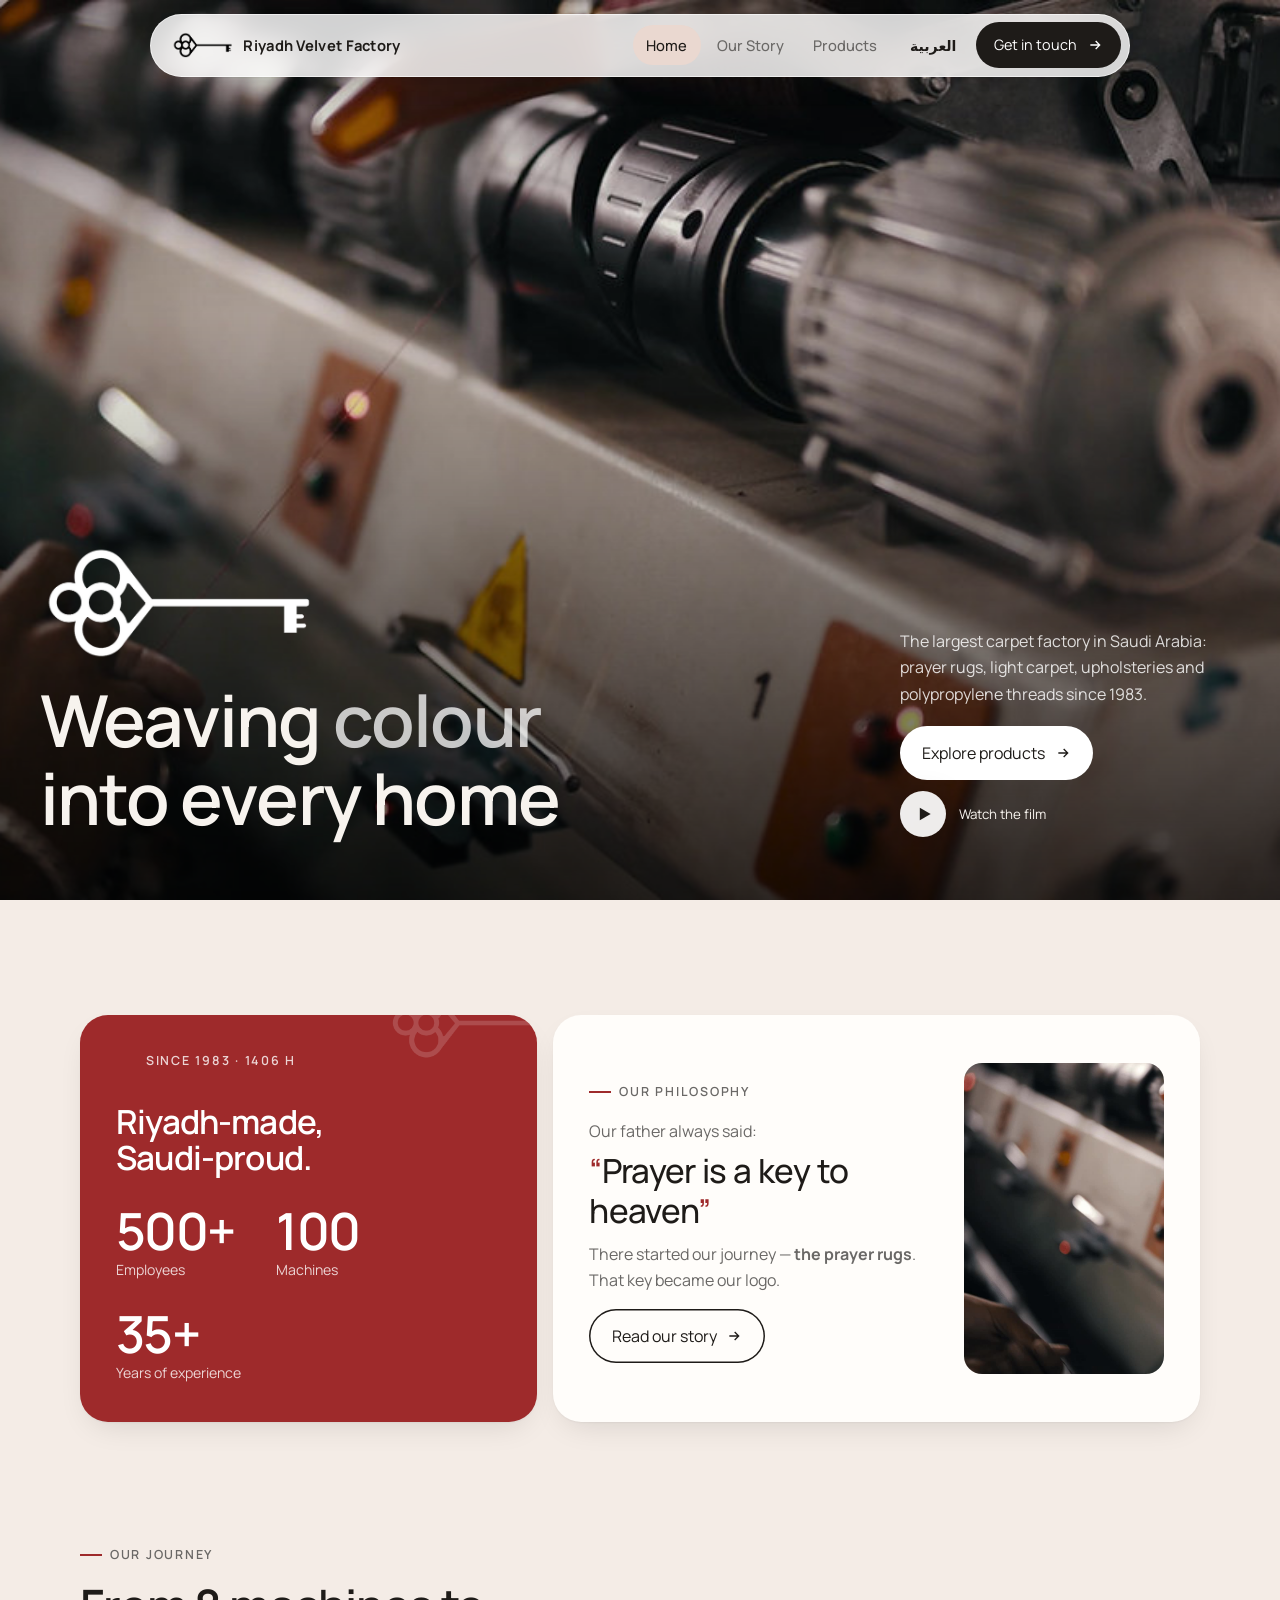
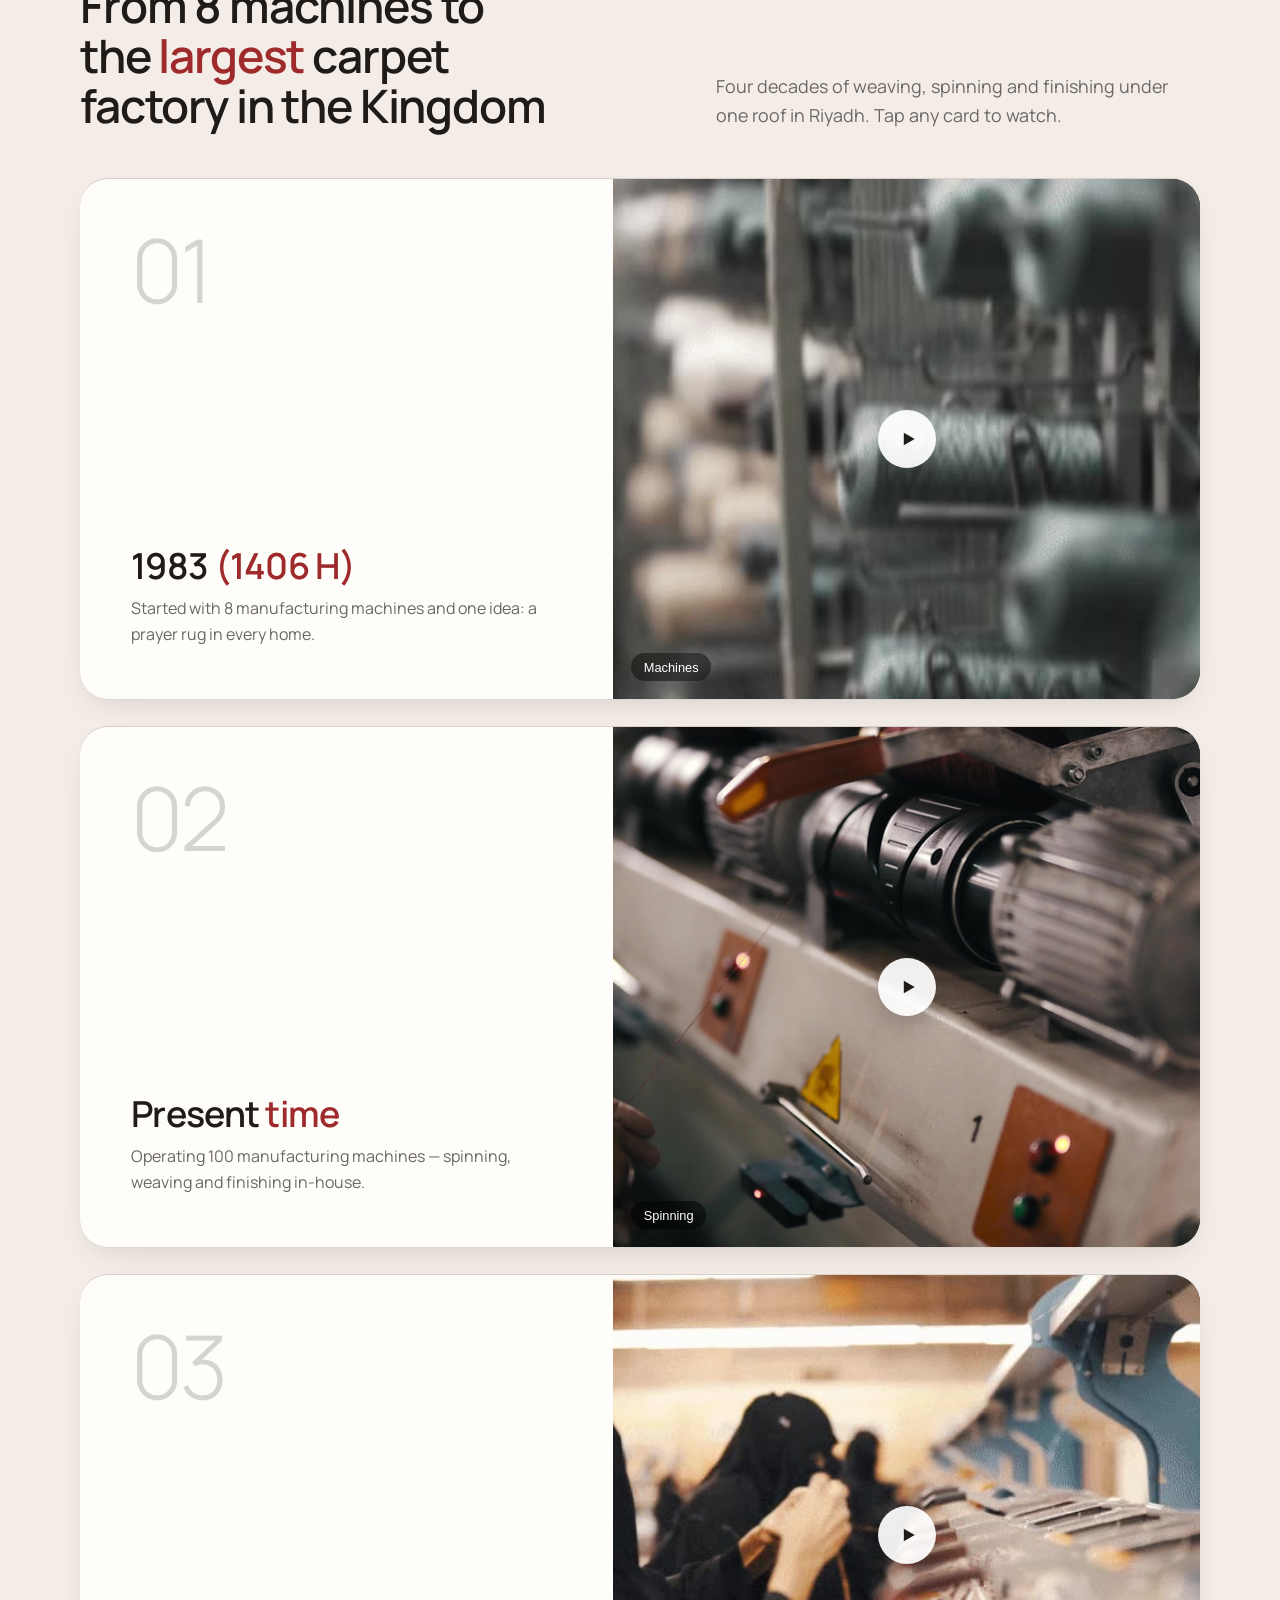
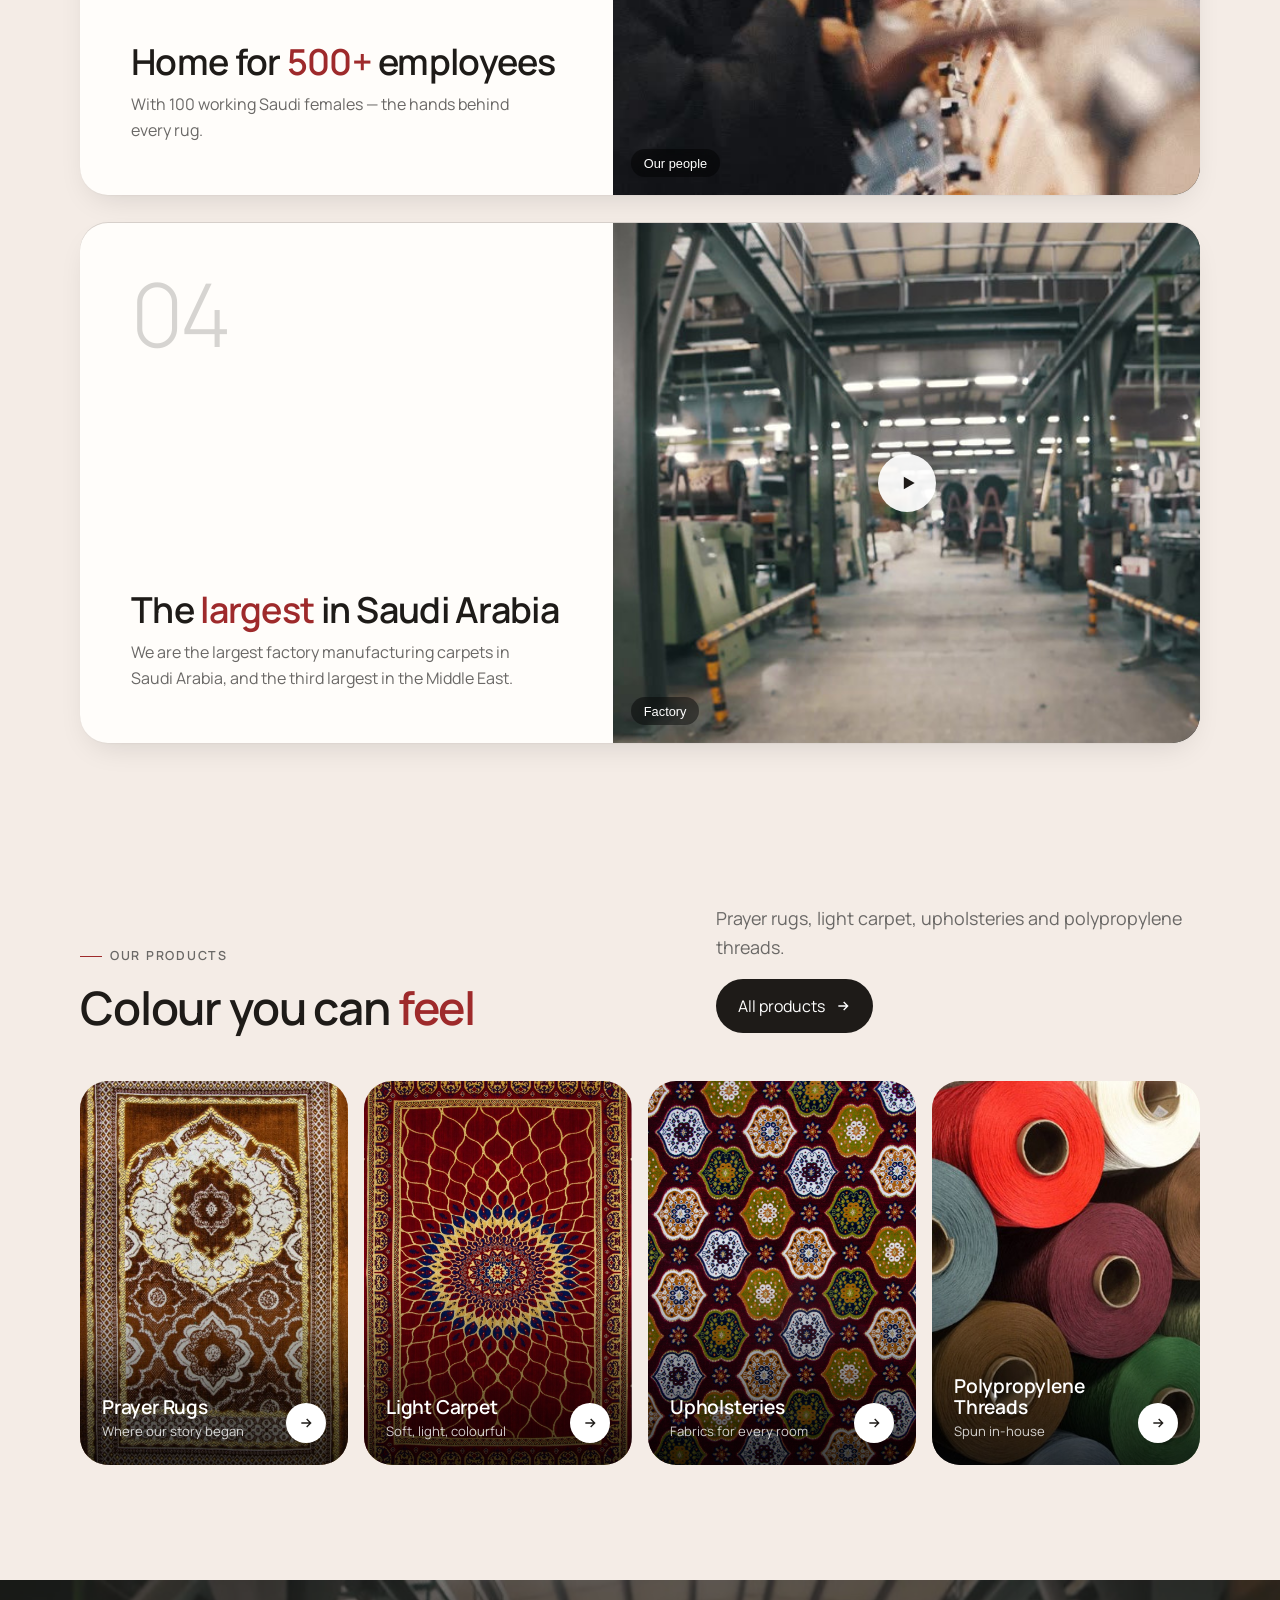
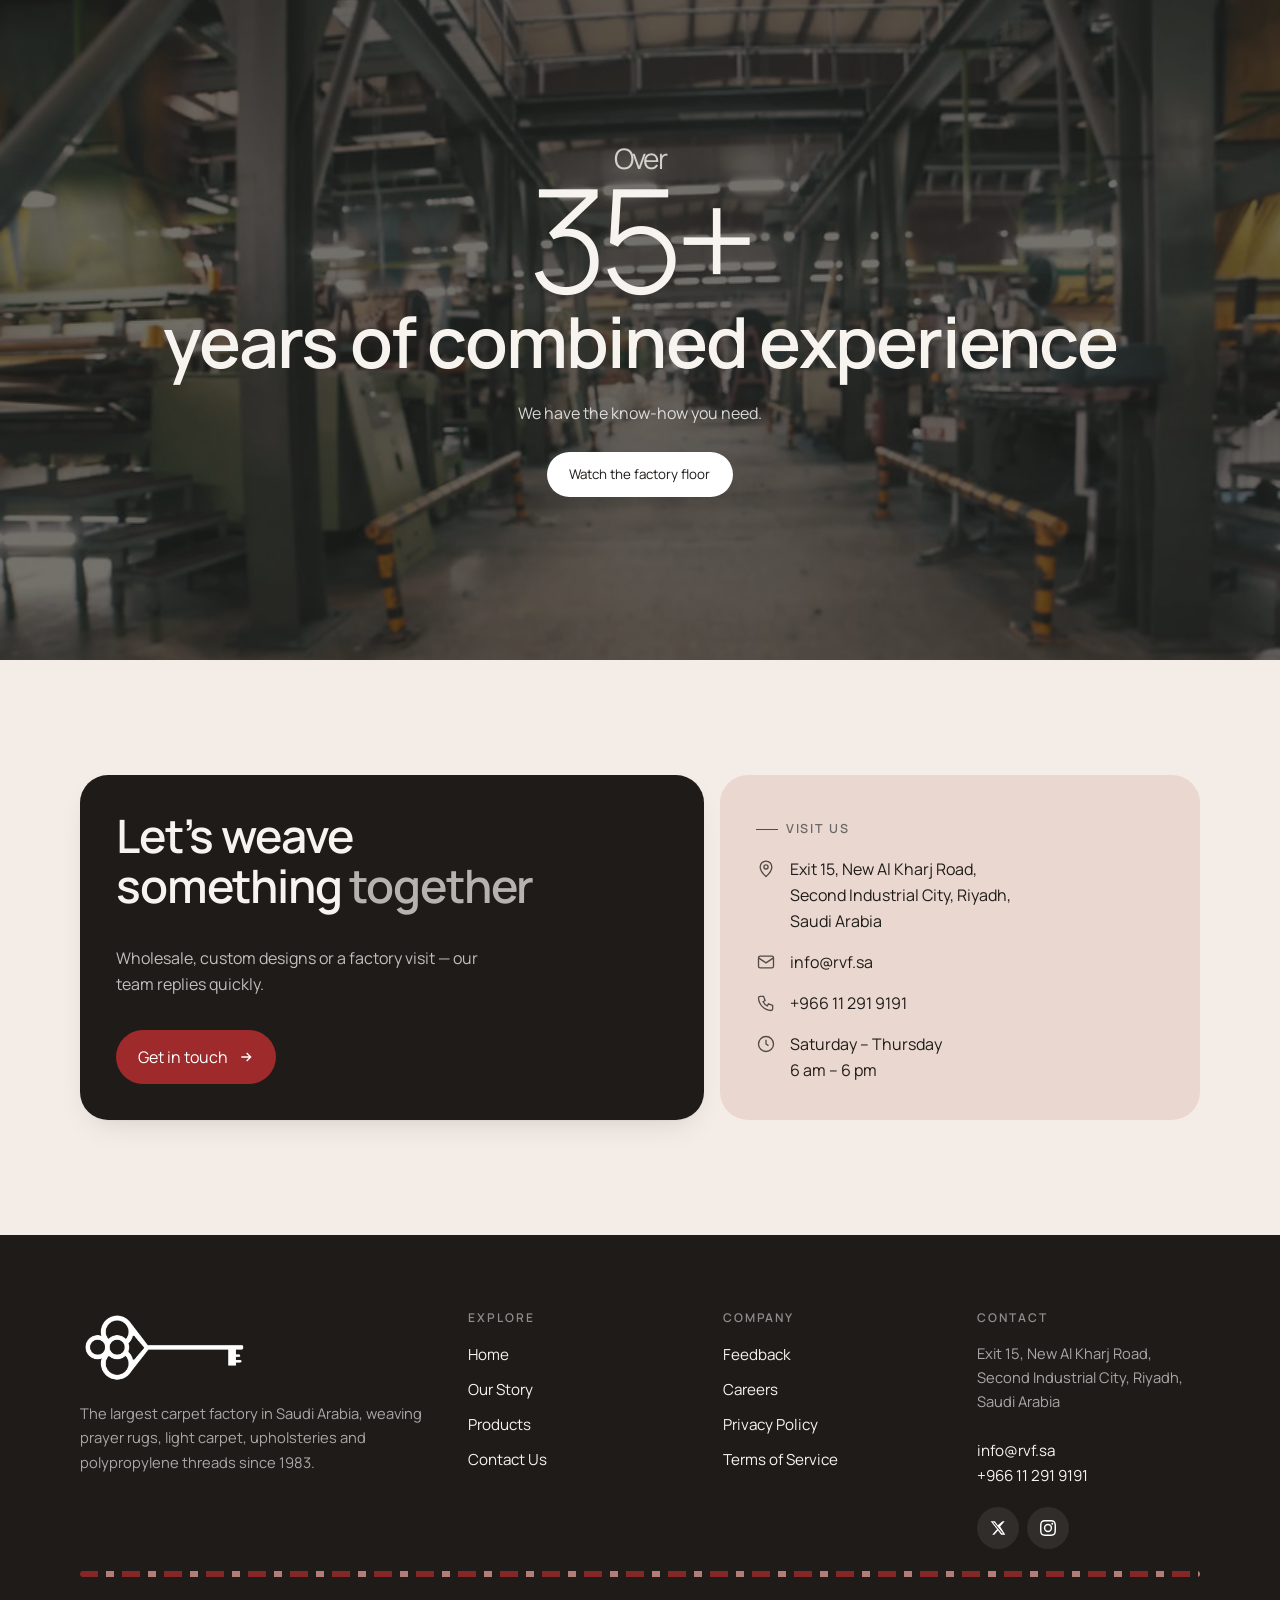
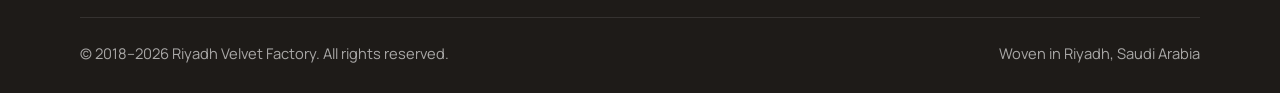
==== commit cdc6c7a8: "Make hero, video banner and footer full-width Co-Authored-By: Claude Opus 5.5 <noreply@anthropic.com" ====
--- a/index.html
+++ b/index.html
@@ -40,7 +40,6 @@
 <section class="hero">
   <div class="hero-card">
     <video autoplay muted loop playsinline preload="auto" poster="assets/images/df22b5_d9a7fc6f92a448ae9f3e040a54af9975f000-4b13fd7e.jpg" aria-hidden="true"><source src="assets/videos/df22b5_d9a7fc6f92a448ae9f3e040a54af9975.mp4" type="video/mp4"></video>
-    <span class="scroll-cue" aria-hidden="true">Scroll <i></i></span>
     <div class="hero-inner">
       <div>
         <img class="hero-logo" src="assets/images/df22b5_0e138656352b41de8df64f8e6e3fad81mv2-b0cf0ebf.png" alt="Riyadh Velvet Factory" width="596" height="247">
--- a/assets/style.css
+++ b/assets/style.css
@@ -115,21 +115,17 @@
 .section-head .lead{margin:0;max-width:44ch}
 
 /* hero: rounded media card */
-.hero{padding:88px var(--gutter) 0}
-.hero-card{position:relative;max-width:1360px;margin-inline:auto;min-height:min(88vh,820px);border-radius:var(--radius);overflow:hidden;color:var(--on-dark);display:flex;align-items:flex-end;isolation:isolate}
+.hero{padding:0}
+.hero-card{position:relative;min-height:100vh;min-height:100svh;overflow:hidden;color:var(--on-dark);display:flex;align-items:flex-end;isolation:isolate}
 .hero-card>video,.hero-card>img.bgimg{position:absolute;inset:0;width:100%;height:100%;object-fit:cover;z-index:-2;transform:scale(1.08);animation:heroZoom 2.2s var(--ease) forwards}
 .hero-card::after{content:"";position:absolute;inset:0;z-index:-1;background:linear-gradient(180deg,rgb(0 0 0 / .25) 0%,rgb(0 0 0 / .05) 35%,rgb(0 0 0 / .7) 100%)}
 @keyframes heroZoom{to{transform:scale(1)}}
-.hero-inner{width:100%;display:grid;grid-template-columns:1.4fr 1fr;align-items:end;gap:2rem;padding:clamp(24px,5vw,64px)}
+.hero-inner{width:100%;max-width:calc(var(--wrap) + 2 * var(--gutter));margin-inline:auto;display:grid;grid-template-columns:1.4fr 1fr;align-items:end;gap:2rem;padding:120px var(--gutter) clamp(40px,7vh,80px)}
 .hero h1{margin:0;max-width:13ch}
 .hero-logo{width:min(280px,55vw);margin-bottom:1.4rem}
 .hero-side{display:flex;flex-direction:column;align-items:flex-start;gap:1.2rem;justify-self:end;max-width:340px}
 .hero-side p{margin:0;color:rgb(255 255 255 / .82)}
 .hero-actions{display:flex;flex-wrap:wrap;gap:.7rem}
-.scroll-cue{position:absolute;top:clamp(24px,5vw,48px);inset-inline-end:clamp(24px,5vw,48px);font-size:.75rem;letter-spacing:.2em;text-transform:uppercase;display:flex;align-items:center;gap:.6rem;opacity:.85}
-.scroll-cue i{width:1px;height:40px;background:rgb(255 255 255 / .4);position:relative;overflow:hidden}
-.scroll-cue i::after{content:"";position:absolute;inset:0;background:#fff;animation:cue 2s infinite var(--ease)}
-@keyframes cue{0%{transform:translateY(-100%)}100%{transform:translateY(100%)}}
 
 /* page hero (inner pages) */
 .page-hero{padding:128px 0 0}
@@ -207,7 +203,7 @@
 .icon-row img{width:44px;height:44px;object-fit:contain;padding:8px;border-radius:12px;background:var(--surface)}
 
 /* ---------- experience banner ---------- */
-.banner{position:relative;border-radius:var(--radius);overflow:hidden;color:var(--on-dark);min-height:min(70vh,560px);display:grid;place-items:center;text-align:center;isolation:isolate;padding:clamp(28px,6vw,72px)}
+.banner{position:relative;margin-inline:calc(50% - 50vw);overflow:hidden;color:var(--on-dark);min-height:min(80vh,680px);display:grid;place-items:center;text-align:center;isolation:isolate;padding:clamp(28px,6vw,72px)}
 .banner>video,.banner>img{position:absolute;inset:0;width:100%;height:100%;object-fit:cover;z-index:-2}
 .banner::after{content:"";position:absolute;inset:0;z-index:-1;background:color-mix(in oklab,var(--primary) 62%,transparent)}
 .banner h2{font-size:clamp(2.2rem,5.5vw,4.4rem);margin-bottom:.3em}
@@ -262,8 +258,8 @@
 .g-nav button:not(:disabled):hover{background:#fff;color:var(--ink)}
 
 /* ---------- footer ---------- */
-.site-footer{padding:16px var(--gutter) 16px}
-.foot{max-width:1360px;margin-inline:auto;background:var(--ink);color:var(--on-dark);border-radius:var(--radius);padding:clamp(32px,5vw,64px) clamp(24px,5vw,64px) 28px}
+.site-footer{padding:0}
+.foot{background:var(--ink);color:var(--on-dark);padding:clamp(48px,6vw,80px) max(var(--gutter),calc((100% - var(--wrap)) / 2 + var(--gutter))) 28px}
 .foot-grid{display:grid;grid-template-columns:1.6fr 1fr 1fr 1fr;gap:2rem}
 .foot-logo{width:170px;margin-bottom:1.2rem}
 .foot p,.foot address{color:rgb(255 255 255 / .62);font-size:.92rem}
@@ -315,7 +311,6 @@
   .product .go{display:none}
   .form .row{grid-template-columns:1fr}
   .foot-grid{grid-template-columns:1fr}
-  .hero-card{min-height:82vh}
   .philo{grid-template-columns:1fr}
   .philo .thumb{aspect-ratio:16/10}
   .stack-text{gap:1.2rem}
@@ -325,3 +320,5 @@
   *,*::before,*::after{animation:none!important;transition:none!important}
   .js .reveal{opacity:1;transform:none}
 }
+
+@media (max-width:1000px){
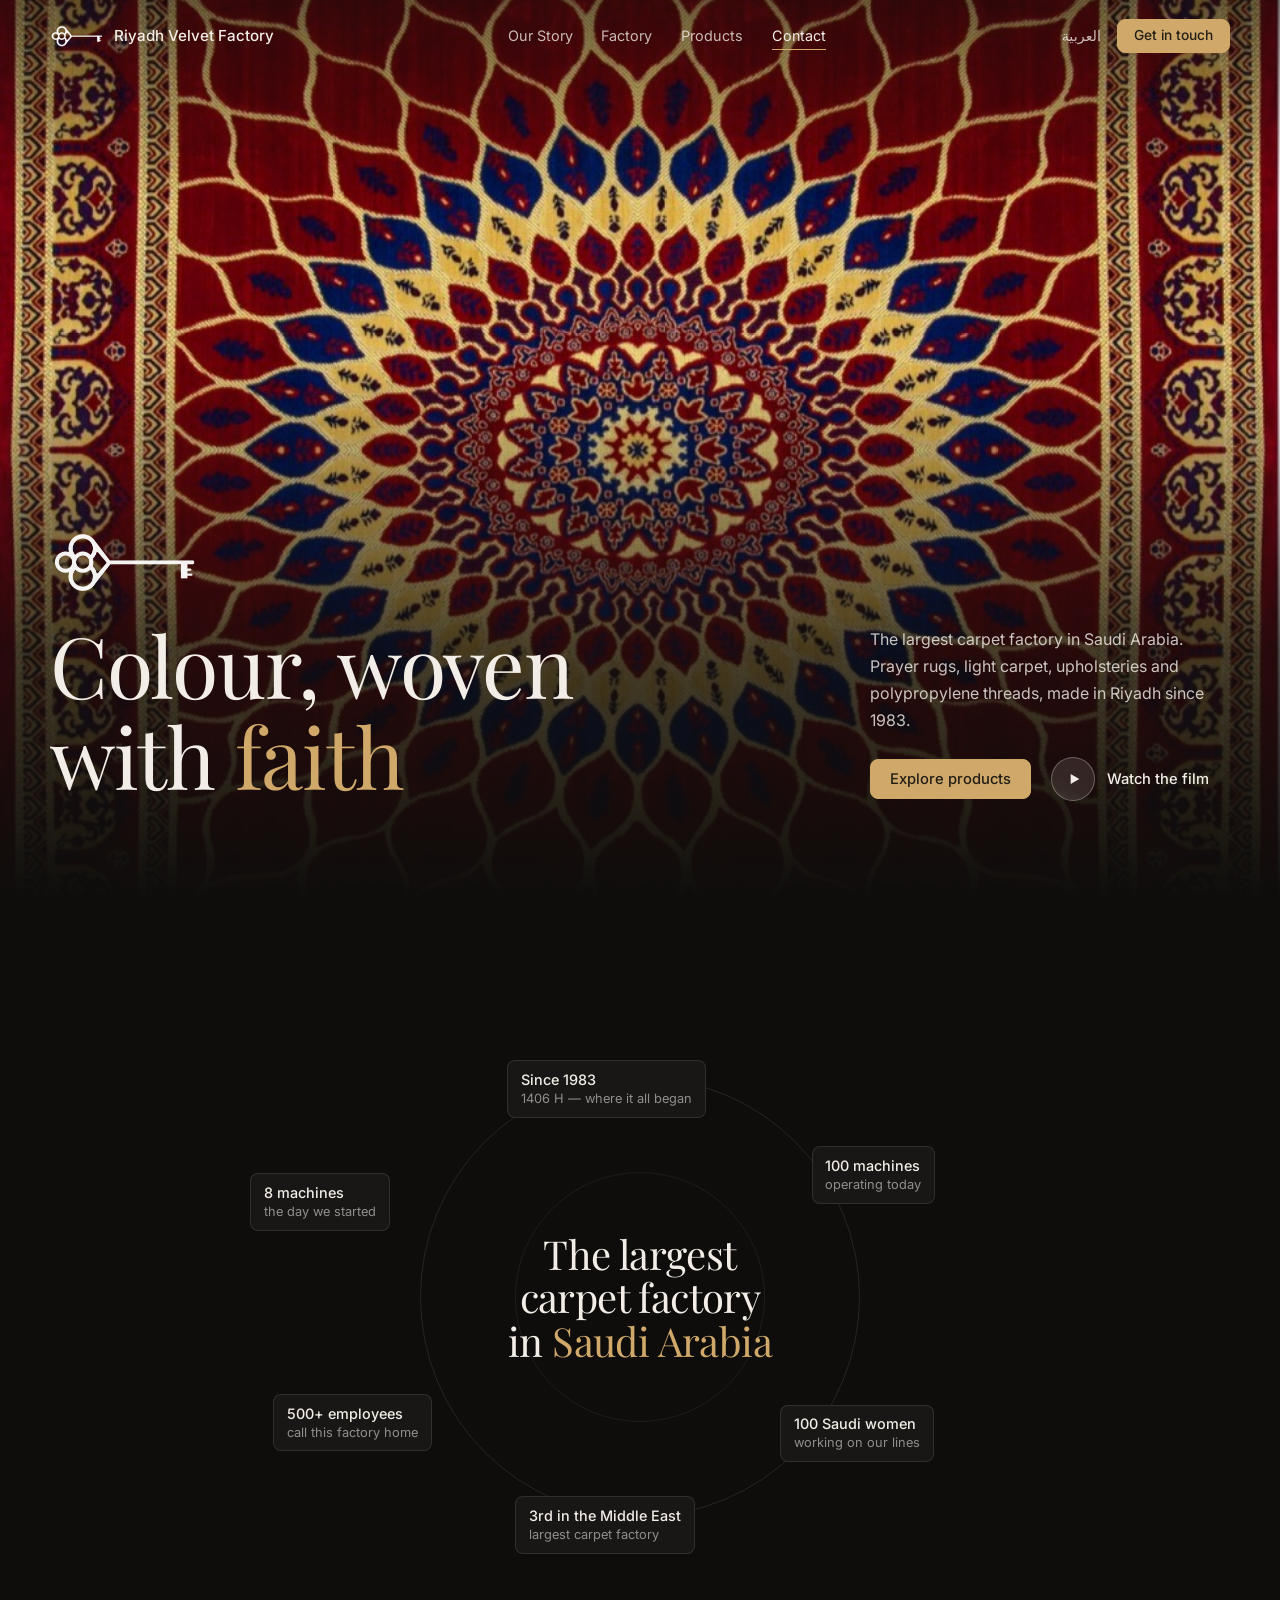
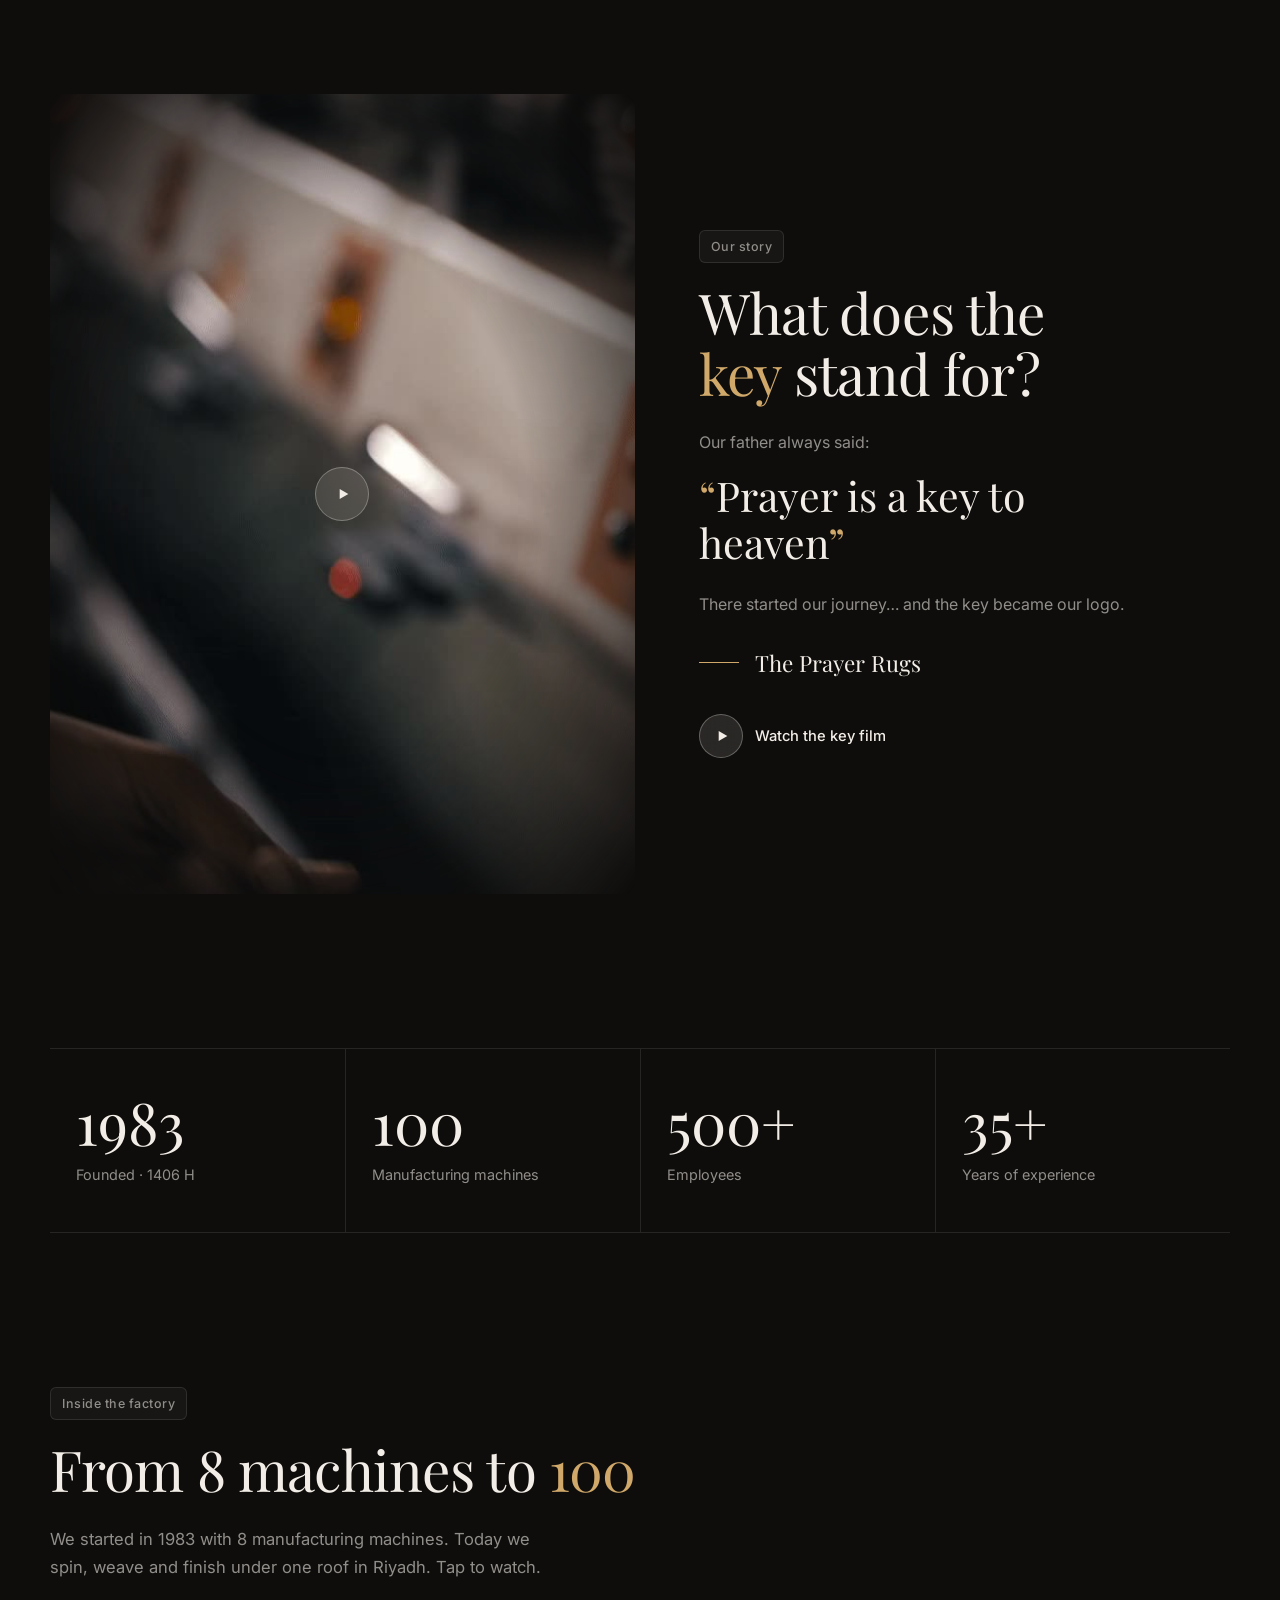
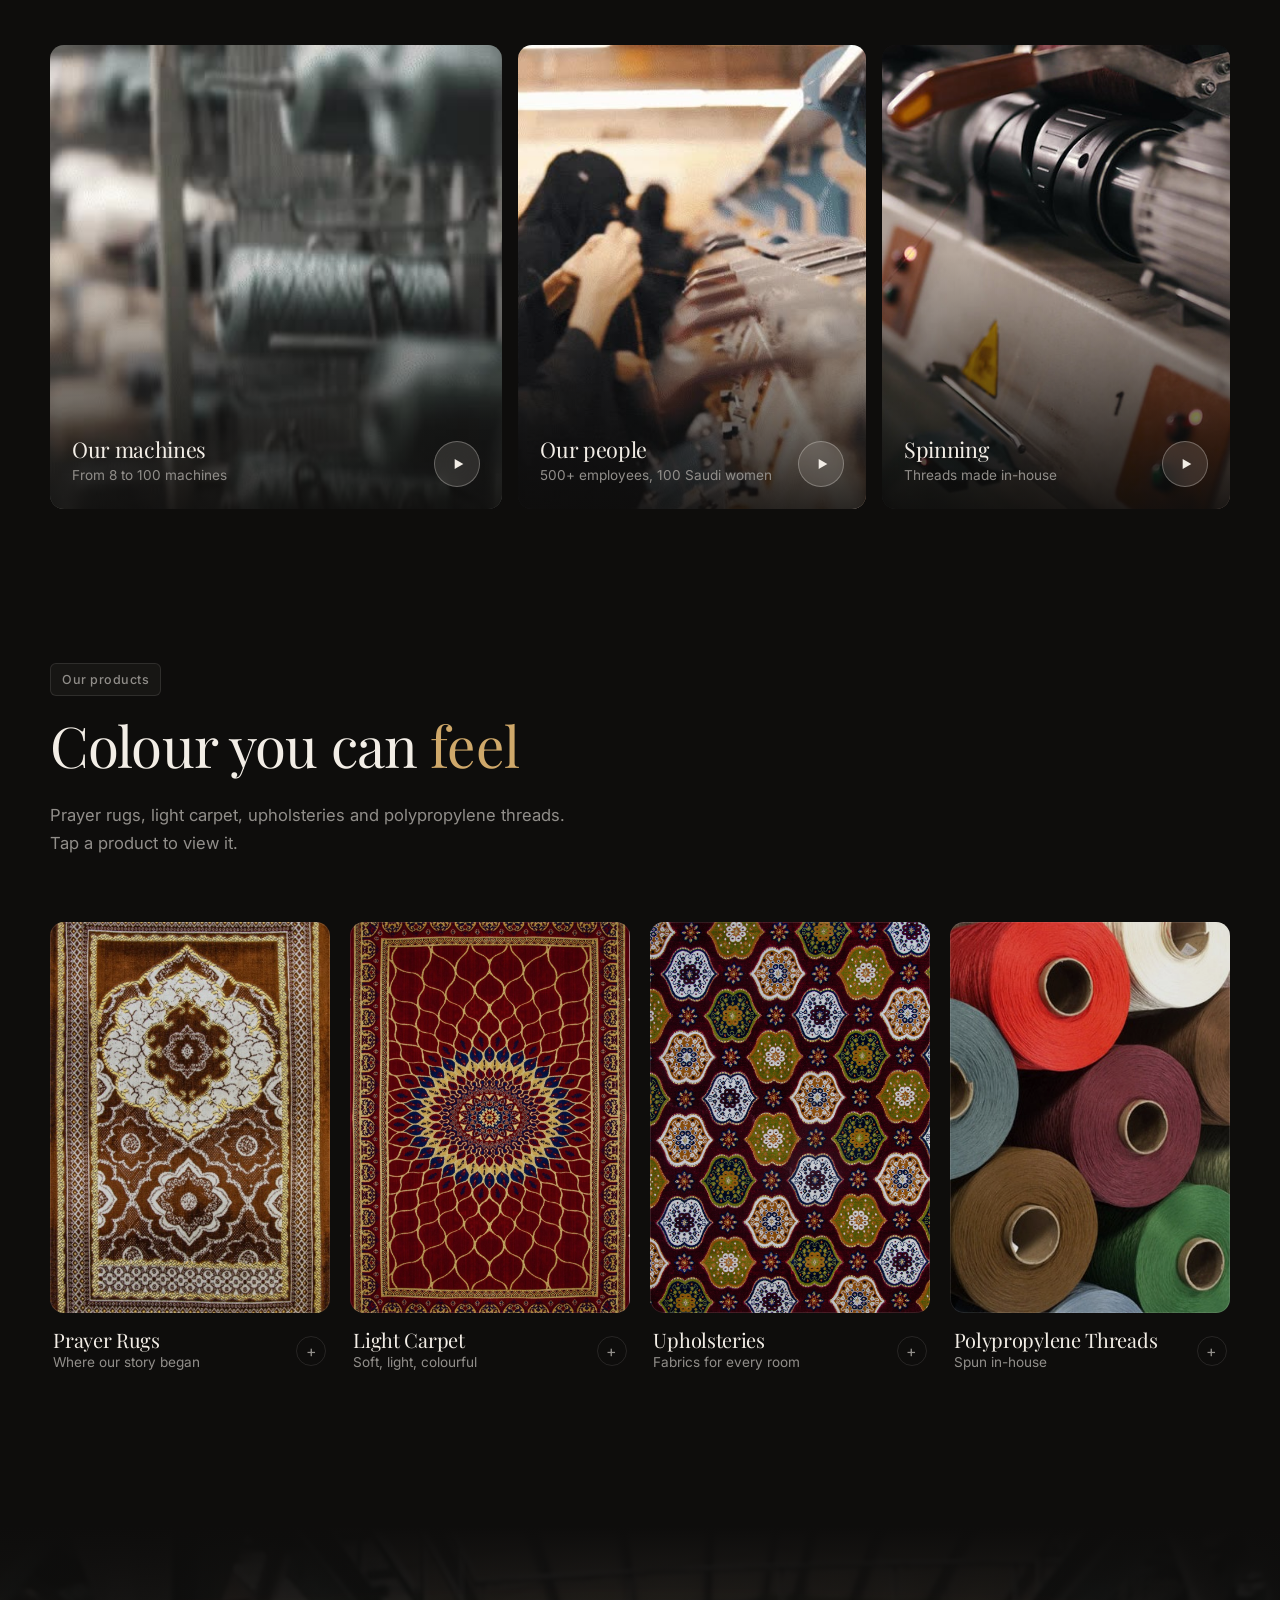
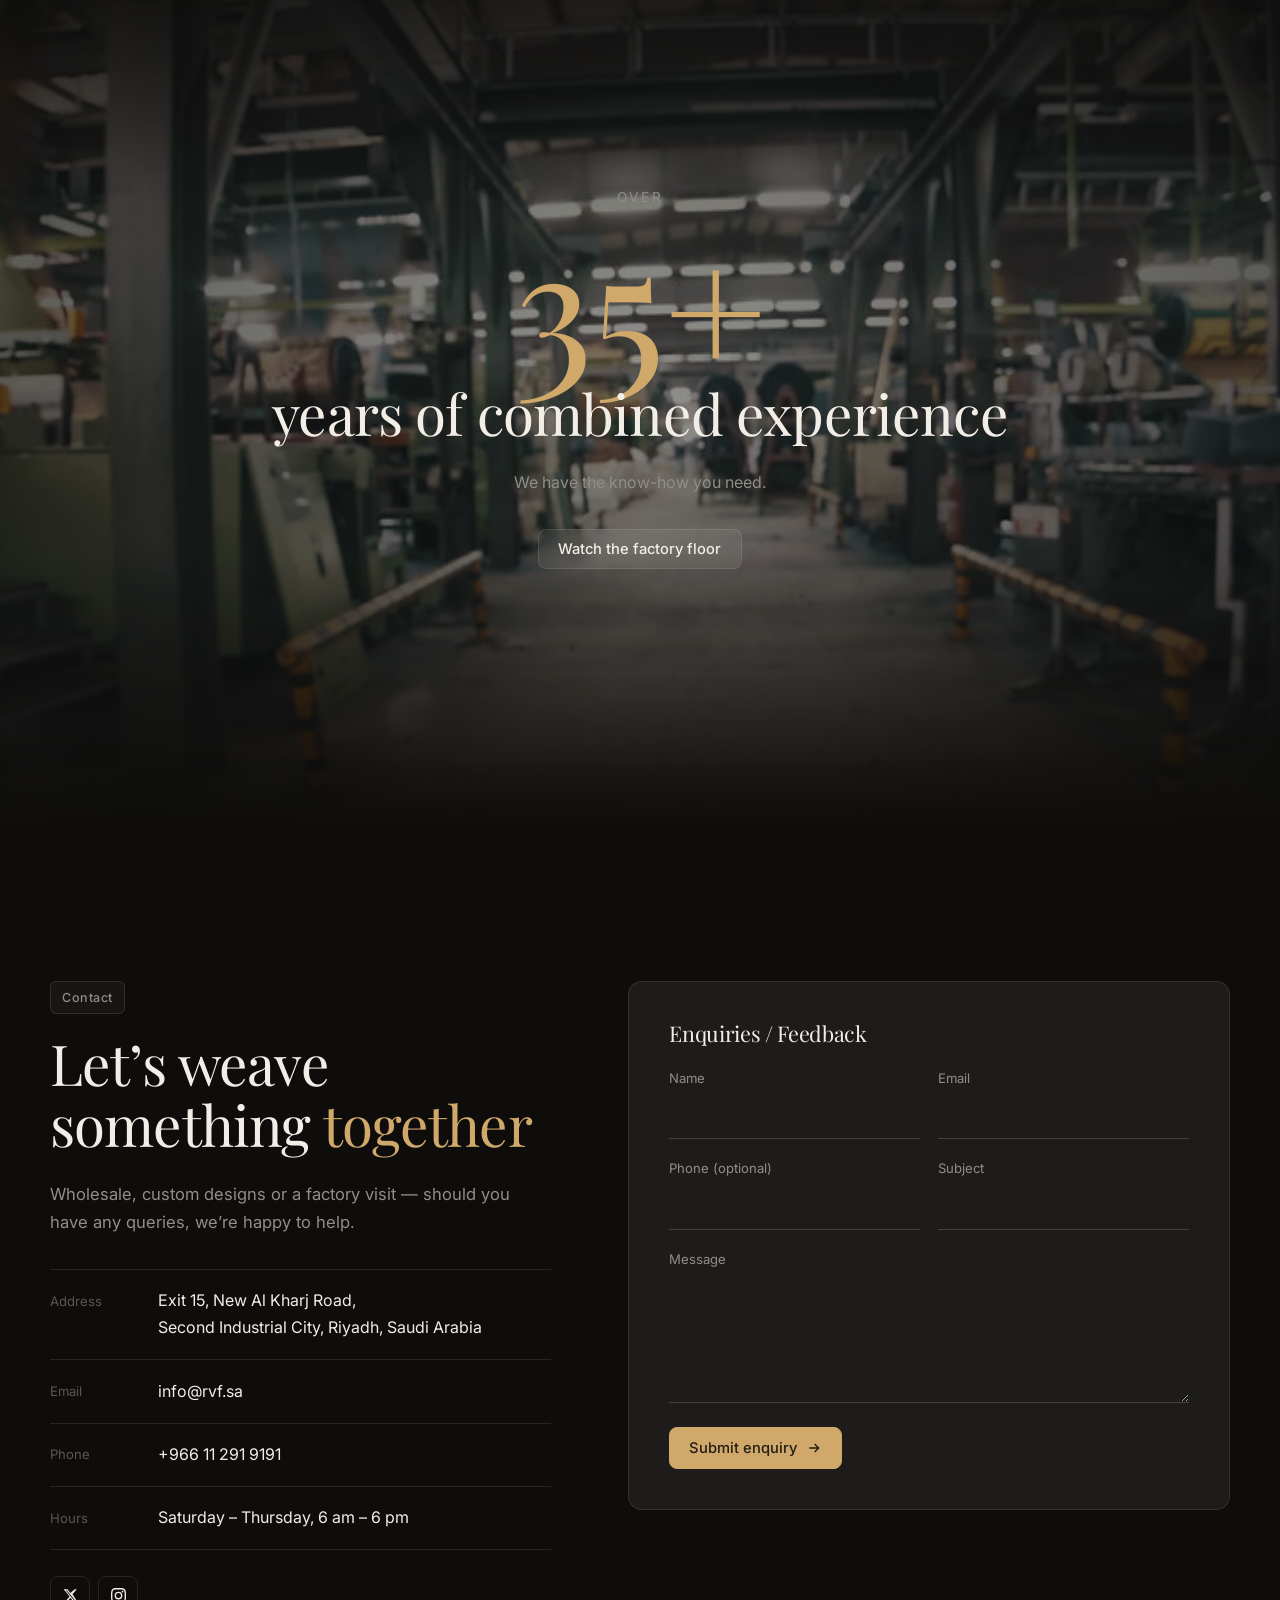
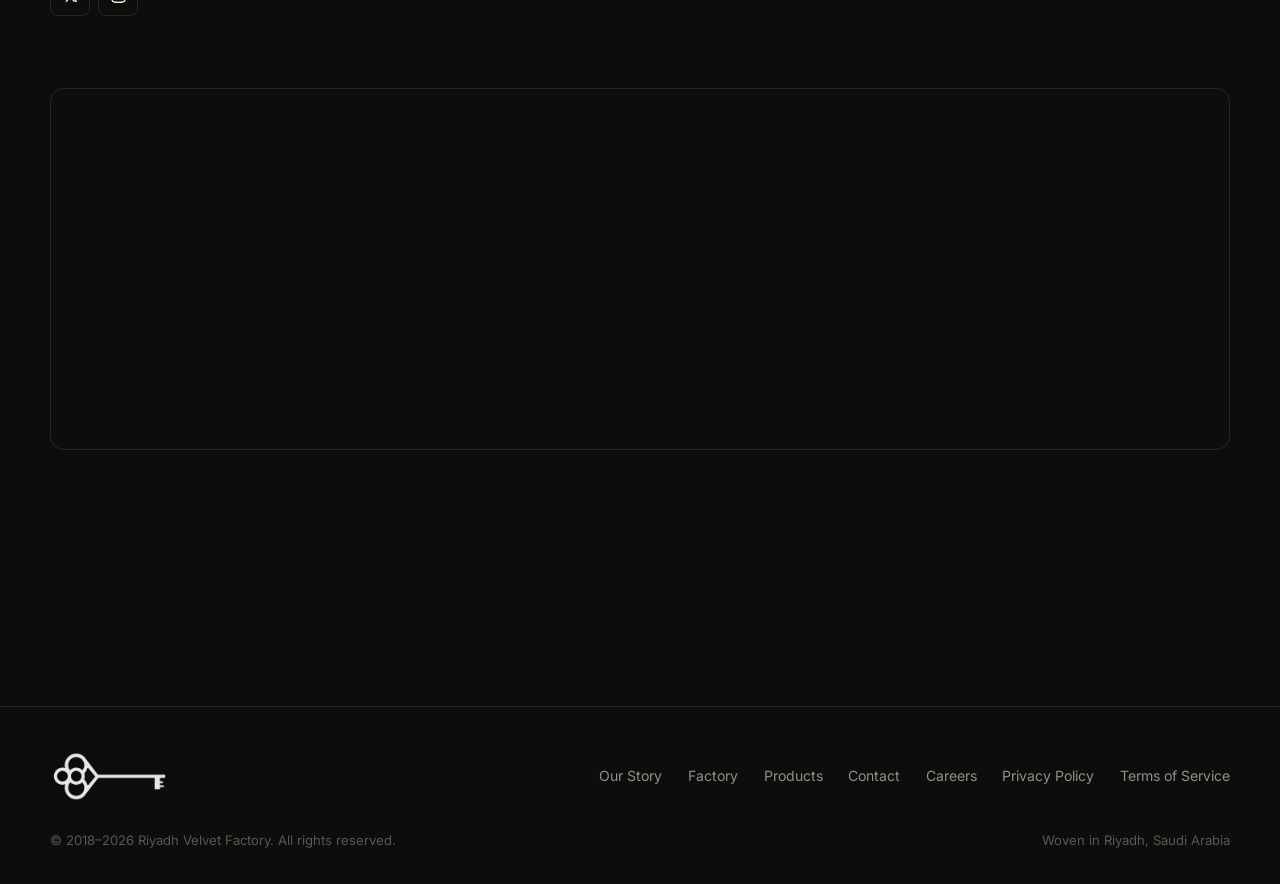
==== commit ca14a138: "Rebuild as a one-page dark landing site - Single scrolling page (EN + AR): full-screen hero photo, f" ====
--- a/index.html
+++ b/index.html
@@ -19,176 +19,176 @@
 <link rel="icon" type="image/png" href="assets/images/df22b5_0e138656352b41de8df64f8e6e3fad81mv2-b0cf0ebf.png">
 <link rel="preconnect" href="https://fonts.googleapis.com">
 <link rel="preconnect" href="https://fonts.gstatic.com" crossorigin>
-<link href="https://fonts.googleapis.com/css2?family=Manrope:wght@300;400;500;600;700&family=IBM+Plex+Sans+Arabic:wght@300;400;500;600;700&display=swap" rel="stylesheet">
+<link href="https://fonts.googleapis.com/css2?family=Playfair+Display:wght@400;500&family=Inter:wght@400;500&family=Amiri:wght@400;700&family=IBM+Plex+Sans+Arabic:wght@400;500&display=swap" rel="stylesheet">
 <link rel="stylesheet" href="assets/style.css">
-<meta name="theme-color" content="#1e1b18">
+<meta name="theme-color" content="#0e0d0c">
 </head>
 <body class="lang-en">
 <a class="skip" href="#main">Skip to content</a>
 <header class="site-header">
-  <div class="bar">
-    <a class="brand" href="./"><img class="logo-ink" src="assets/images/df22b5_0e138656352b41de8df64f8e6e3fad81mv2-b0cf0ebf.png" alt="" width="62" height="26"><span>Riyadh Velvet Factory</span></a>
+  <div class="wrap bar">
+    <a class="brand" href="#home"><img src="assets/images/df22b5_0e138656352b41de8df64f8e6e3fad81mv2-b0cf0ebf.png" alt="" width="54" height="22"><span>Riyadh Velvet Factory</span></a>
     <button class="menu-btn" aria-expanded="false" aria-controls="nav" aria-label="Menu"><span></span></button>
     <nav id="nav" aria-label="Main">
-      <ul><li><a href="./" aria-current="page">Home</a></li><li><a href="rvfstory/">Our Story</a></li><li><a href="products/">Products</a></li></ul>
-      <a class="lang" href="home-ar/" lang="ar">العربية</a>
-      <a class="btn nav-cta" href="contact-us/">Get in touch <svg class="arr" width="16" height="16" viewBox="0 0 24 24" fill="none" stroke="currentColor" stroke-width="2" aria-hidden="true"><path d="M5 12h14M13 6l6 6-6 6"/></svg></a>
+      <ul><li><a href="#story">Our Story</a></li><li><a href="#factory">Factory</a></li><li><a href="#products">Products</a></li><li><a href="#contact">Contact</a></li></ul>
+      <div class="nav-end">
+        <a class="lang" href="home-ar/" lang="ar">العربية</a>
+        <a class="btn nav-cta" href="#contact">Get in touch</a>
+      </div>
     </nav>
   </div>
 </header>
 <main id="main">
-<section class="hero">
-  <div class="hero-card">
-    <video autoplay muted loop playsinline preload="auto" poster="assets/images/df22b5_d9a7fc6f92a448ae9f3e040a54af9975f000-4b13fd7e.jpg" aria-hidden="true"><source src="assets/videos/df22b5_d9a7fc6f92a448ae9f3e040a54af9975.mp4" type="video/mp4"></video>
-    <div class="hero-inner">
-      <div>
-        <img class="hero-logo" src="assets/images/df22b5_0e138656352b41de8df64f8e6e3fad81mv2-b0cf0ebf.png" alt="Riyadh Velvet Factory" width="596" height="247">
-        <h1>Weaving <em class="hl" style="color:#fff;opacity:.75">colour</em> into every home</h1>
-      </div>
-      <div class="hero-side">
-        <p>The largest carpet factory in Saudi Arabia: prayer rugs, light carpet, upholsteries and polypropylene threads since 1983.</p>
-        <div class="hero-actions">
-          <a class="btn light" href="products/">Explore products <svg class="arr" width="16" height="16" viewBox="0 0 24 24" fill="none" stroke="currentColor" stroke-width="2" aria-hidden="true"><path d="M5 12h14M13 6l6 6-6 6"/></svg></a>
-          <button class="play-label" type="button" data-video="assets/videos/df22b5_dc841ec9247445a78a75d23c09153128.mp4" data-poster="assets/images/df22b5_dc841ec9247445a78a75d23c09153128f000-eefac856.jpg" aria-label="Watch the film"><span class="play" aria-hidden="true"><svg viewBox="0 0 24 24"><path d="M7 4.5v15l13-7.5z"/></svg></span>Watch the film</button>
-        </div>
+<section class="hero" id="home">
+  <div class="hero-bg"><img src="assets/images/hero.jpg" alt="" fetchpriority="high"></div>
+  <div class="wrap hero-inner">
+    <div>
+      <img class="hero-logo" src="assets/images/df22b5_0e138656352b41de8df64f8e6e3fad81mv2-b0cf0ebf.png" alt="Riyadh Velvet Factory" width="596" height="247">
+      <h1>Colour, woven with <em>faith</em></h1>
+    </div>
+    <div class="hero-side">
+      <p>The largest carpet factory in Saudi Arabia. Prayer rugs, light carpet, upholsteries and polypropylene threads, made in Riyadh since 1983.</p>
+      <div class="hero-actions">
+        <a class="btn" href="#products">Explore products</a>
+        <button class="play-label" type="button" data-video="assets/videos/df22b5_dc841ec9247445a78a75d23c09153128.mp4" data-poster="assets/images/df22b5_dc841ec9247445a78a75d23c09153128f000-eefac856.jpg" aria-label="Watch the film"><span class="play" aria-hidden="true"><svg viewBox="0 0 24 24"><path d="M7 4.5v15l13-7.5z"/></svg></span>Watch the film</button>
       </div>
     </div>
   </div>
 </section>
 
-<section class="section">
-  <div class="wrap bento">
-    <div class="card accent flex span-5 reveal">
-      <img class="motif" src="assets/images/df22b5_0e138656352b41de8df64f8e6e3fad81mv2-b0cf0ebf.png" alt="" aria-hidden="true">
-      <span class="eyebrow" style="color:rgb(255 255 255 / .8)">Since 1983 · 1406 H</span>
-      <h2 style="font-size:clamp(1.6rem,2.6vw,2.2rem);max-width:14ch">Riyadh-made, Saudi-proud.</h2>
-      <div class="stats"><div class="stat"><b data-count="500" data-suffix="+">500+</b><span>Employees</span></div><div class="stat"><b data-count="100" data-suffix="">100</b><span>Machines</span></div><div class="stat"><b data-count="35" data-suffix="+">35+</b><span>Years of experience</span></div></div>
-    </div>
-    <div class="card span-7 reveal" style="--d:.1s">
-      <div class="philo">
-        <div>
-          <span class="eyebrow">Our philosophy</span>
-          <p class="muted" style="margin:0 0 .4rem">Our father always said:</p>
-          <p class="quote">Prayer is a key to heaven</p>
-          <p class="muted">There started our journey — <strong>the prayer rugs</strong>. That key became our logo.</p>
-          <a class="btn ghost" href="rvfstory/">Read our story <svg class="arr" width="16" height="16" viewBox="0 0 24 24" fill="none" stroke="currentColor" stroke-width="2" aria-hidden="true"><path d="M5 12h14M13 6l6 6-6 6"/></svg></a>
-        </div>
-        <button class="thumb" type="button" data-video="assets/videos/key.mp4" data-poster="assets/images/poster-key.jpg" aria-label="Play: what does the key stand for?" data-tall="1">
-          <video autoplay muted loop playsinline poster="assets/images/poster-key.jpg" aria-hidden="true"><source src="assets/videos/key.mp4" type="video/mp4"></video>
-        </button>
+<section class="orbit-sec" id="about">
+  <div class="wrap">
+    <div class="orbit reveal">
+      <span class="ring r1" aria-hidden="true"></span><span class="ring r2" aria-hidden="true"></span>
+      <div class="orbit-center"><h2>The largest carpet factory in <em>Saudi Arabia</em></h2></div>
+      <div class="chips">
+        <div class="chip" style="top:6%;inset-inline-start:33%;--fd:0s"><b>Since 1983</b>1406 H — where it all began</div>
+        <div class="chip" style="top:27%;inset-inline-start:0%;--fd:-2s"><b>8 machines</b>the day we started</div>
+        <div class="chip" style="top:22%;inset-inline-start:72%;--fd:-4s"><b>100 machines</b>operating today</div>
+        <div class="chip" style="top:68%;inset-inline-start:3%;--fd:-1s"><b>500+ employees</b>call this factory home</div>
+        <div class="chip" style="top:70%;inset-inline-start:68%;--fd:-3s"><b>100 Saudi women</b>working on our lines</div>
+        <div class="chip" style="top:87%;inset-inline-start:34%;--fd:-5s"><b>3rd in the Middle East</b>largest carpet factory</div>
       </div>
     </div>
   </div>
 </section>
 
-<section class="section" style="padding-top:0">
-  <div class="wrap">
-    <div class="section-head reveal">
-      <div><span class="eyebrow">Our journey</span><h2>From 8 machines to the <em class="hl">largest</em> carpet factory in the Kingdom</h2></div>
-      <p class="lead">Four decades of weaving, spinning and finishing under one roof in Riyadh. Tap any card to watch.</p>
-    </div>
-    <div class="stack">
-      <div class="stack-item" style="--i:0">
-        <article class="stack-card">
-          <div class="stack-text"><span class="stack-num">01</span><div><h3>1983 <em>(1406 H)</em></h3><p>Started with 8 manufacturing machines and one idea: a prayer rug in every home.</p></div></div>
-          <button class="stack-media" type="button" data-video="assets/videos/machines.mp4" data-poster="assets/images/poster-machines.jpg" aria-label="Play: our machines"><img src="assets/images/poster-machines.jpg" alt="" loading="lazy"><span class="play" aria-hidden="true"><svg viewBox="0 0 24 24"><path d="M7 4.5v15l13-7.5z"/></svg></span><span class="badge">Machines</span></button>
-        </article>
-      </div>
-      <div class="stack-item" style="--i:1">
-        <article class="stack-card">
-          <div class="stack-text"><span class="stack-num">02</span><div><h3>Present <em>time</em></h3><p>Operating 100 manufacturing machines — spinning, weaving and finishing in-house.</p></div></div>
-          <button class="stack-media" type="button" data-video="assets/videos/df22b5_d9a7fc6f92a448ae9f3e040a54af9975.mp4" data-poster="assets/images/df22b5_d9a7fc6f92a448ae9f3e040a54af9975f000-4b13fd7e.jpg" aria-label="Play: spinning the thread"><img src="assets/images/df22b5_d9a7fc6f92a448ae9f3e040a54af9975f000-4b13fd7e.jpg" alt="" loading="lazy"><span class="play" aria-hidden="true"><svg viewBox="0 0 24 24"><path d="M7 4.5v15l13-7.5z"/></svg></span><span class="badge">Spinning</span></button>
-        </article>
-      </div>
-      <div class="stack-item" style="--i:2">
-        <article class="stack-card">
-          <div class="stack-text"><span class="stack-num">03</span><div><h3>Home for <em>500+</em> employees</h3><p>With 100 working Saudi females — the hands behind every rug.</p></div></div>
-          <button class="stack-media" type="button" data-video="assets/videos/employees.mp4" data-poster="assets/images/poster-employees.jpg" aria-label="Play: our people"><img src="assets/images/poster-employees.jpg" alt="" loading="lazy"><span class="play" aria-hidden="true"><svg viewBox="0 0 24 24"><path d="M7 4.5v15l13-7.5z"/></svg></span><span class="badge">Our people</span></button>
-        </article>
-      </div>
-      <div class="stack-item" style="--i:3">
-        <article class="stack-card">
-          <div class="stack-text"><span class="stack-num">04</span><div><h3>The <em>largest</em> in Saudi Arabia</h3><p>We are the largest factory manufacturing carpets in Saudi Arabia, and the third largest in the Middle East.</p></div></div>
-          <button class="stack-media" type="button" data-video="assets/videos/df22b5_dc841ec9247445a78a75d23c09153128.mp4" data-poster="assets/images/df22b5_dc841ec9247445a78a75d23c09153128f000-eefac856.jpg" aria-label="Play: the factory floor"><img src="assets/images/df22b5_dc841ec9247445a78a75d23c09153128f000-eefac856.jpg" alt="" loading="lazy"><span class="play" aria-hidden="true"><svg viewBox="0 0 24 24"><path d="M7 4.5v15l13-7.5z"/></svg></span><span class="badge">Factory</span></button>
-        </article>
-      </div>
+<section class="section" id="story" style="padding-top:0">
+  <div class="wrap story">
+    <button class="story-media reveal" type="button" data-video="assets/videos/key.mp4" data-poster="assets/images/poster-key.jpg" aria-label="Play: what does the key stand for?" data-tall="1">
+      <video autoplay muted loop playsinline poster="assets/images/poster-key.jpg" aria-hidden="true"><source src="assets/videos/key.mp4" type="video/mp4"></video>
+      <span class="play" aria-hidden="true"><svg viewBox="0 0 24 24"><path d="M7 4.5v15l13-7.5z"/></svg></span>
+    </button>
+    <div class="story-text reveal" style="--d:.1s">
+      <span class="tag">Our story</span>
+      <h2>What does the <em>key</em> stand for?</h2>
+      <p class="muted">Our father always said:</p>
+      <p class="quote">Prayer is a key to heaven</p>
+      <p class="muted">There started our journey… and the key became our logo.</p>
+      <p class="rugs">The Prayer Rugs</p>
+      <button class="play-label" type="button" data-video="assets/videos/key.mp4" data-poster="assets/images/poster-key.jpg" aria-label="Watch the key film" data-tall="1"><span class="play" aria-hidden="true"><svg viewBox="0 0 24 24"><path d="M7 4.5v15l13-7.5z"/></svg></span>Watch the key film</button>
     </div>
   </div>
 </section>
 
-<section class="section" style="padding-top:0">
+<section>
+  <div class="wrap"><div class="numbers"><div class="num reveal" style="--d:0.00s"><b>1983</b><span>Founded · 1406 H</span></div><div class="num reveal" style="--d:0.08s"><b data-count="100" data-suffix="">100</b><span>Manufacturing machines</span></div><div class="num reveal" style="--d:0.16s"><b data-count="500" data-suffix="+">500+</b><span>Employees</span></div><div class="num reveal" style="--d:0.24s"><b data-count="35" data-suffix="+">35+</b><span>Years of experience</span></div></div></div>
+</section>
+
+<section class="section" id="factory">
   <div class="wrap">
-    <div class="section-head reveal">
-      <div><span class="eyebrow">Our products</span><h2>Colour you can <em class="hl">feel</em></h2></div>
-      <div><p class="lead" style="margin-bottom:1rem">Prayer rugs, light carpet, upholsteries and polypropylene threads.</p><a class="btn" href="products/">All products <svg class="arr" width="16" height="16" viewBox="0 0 24 24" fill="none" stroke="currentColor" stroke-width="2" aria-hidden="true"><path d="M5 12h14M13 6l6 6-6 6"/></svg></a></div>
+    <div class="head reveal">
+      <span class="tag">Inside the factory</span>
+      <h2>From 8 machines to <em>100</em></h2>
+      <p class="lead">We started in 1983 with 8 manufacturing machines. Today we spin, weave and finish under one roof in Riyadh. Tap to watch.</p>
     </div>
-    <div class="products">
-      <a class="product reveal" style="--d:0.00s" href="products/"><img src="assets/images/162484_94f44dfc968f40a18a8d305930540478mv2-1458a45f.jpg" alt="" loading="lazy"><span class="cap"><span><h3>Prayer Rugs</h3><small>Where our story began</small></span><span class="go" aria-hidden="true"><svg viewBox="0 0 24 24"><path d="M5 12h14M13 6l6 6-6 6"/></svg></span></span></a>
-      <a class="product reveal" style="--d:0.08s" href="products/"><img src="assets/images/162484_7d0dfb7a624e42e8a11115da55d88875mv2-92143631.jpg" alt="" loading="lazy"><span class="cap"><span><h3>Light Carpet</h3><small>Soft, light, colourful</small></span><span class="go" aria-hidden="true"><svg viewBox="0 0 24 24"><path d="M5 12h14M13 6l6 6-6 6"/></svg></span></span></a>
-      <a class="product reveal" style="--d:0.16s" href="products/"><img src="assets/images/162484_367ea6af2ef248eaba73cd6c9f8c714cmv2_d_3856_4928_s_4_2-0bffcd19.jpg" alt="" loading="lazy"><span class="cap"><span><h3>Upholsteries</h3><small>Fabrics for every room</small></span><span class="go" aria-hidden="true"><svg viewBox="0 0 24 24"><path d="M5 12h14M13 6l6 6-6 6"/></svg></span></span></a>
-      <a class="product reveal" style="--d:0.24s" href="products/"><img src="assets/images/162484_584aeb5eb97d4e78964a44d51fcf3e0dmv2-e704282f.jpg" alt="" loading="lazy"><span class="cap"><span><h3>Polypropylene Threads</h3><small>Spun in-house</small></span><span class="go" aria-hidden="true"><svg viewBox="0 0 24 24"><path d="M5 12h14M13 6l6 6-6 6"/></svg></span></span></a>
+    <div class="films">
+      <button class="film reveal" style="--d:0.00s" type="button" data-video="assets/videos/machines.mp4" data-poster="assets/images/poster-machines.jpg" aria-label="Play: Our machines"><img src="assets/images/poster-machines.jpg" alt="" loading="lazy"><span class="cap"><span><h3>Our machines</h3><small>From 8 to 100 machines</small></span><span class="play" aria-hidden="true"><svg viewBox="0 0 24 24"><path d="M7 4.5v15l13-7.5z"/></svg></span></span></button>
+      <button class="film reveal" style="--d:0.08s" type="button" data-video="assets/videos/employees.mp4" data-poster="assets/images/poster-employees.jpg" aria-label="Play: Our people"><img src="assets/images/poster-employees.jpg" alt="" loading="lazy"><span class="cap"><span><h3>Our people</h3><small>500+ employees, 100 Saudi women</small></span><span class="play" aria-hidden="true"><svg viewBox="0 0 24 24"><path d="M7 4.5v15l13-7.5z"/></svg></span></span></button>
+      <button class="film reveal" style="--d:0.16s" type="button" data-video="assets/videos/df22b5_d9a7fc6f92a448ae9f3e040a54af9975.mp4" data-poster="assets/images/df22b5_d9a7fc6f92a448ae9f3e040a54af9975f000-4b13fd7e.jpg" aria-label="Play: Spinning"><img src="assets/images/df22b5_d9a7fc6f92a448ae9f3e040a54af9975f000-4b13fd7e.jpg" alt="" loading="lazy"><span class="cap"><span><h3>Spinning</h3><small>Threads made in-house</small></span><span class="play" aria-hidden="true"><svg viewBox="0 0 24 24"><path d="M7 4.5v15l13-7.5z"/></svg></span></span></button>
     </div>
   </div>
 </section>
 
-<section class="section" style="padding-top:0">
+<section class="section" id="products" style="padding-top:0">
   <div class="wrap">
-    <div class="banner reveal">
-      <video autoplay muted loop playsinline poster="assets/images/df22b5_dc841ec9247445a78a75d23c09153128f000-eefac856.jpg" aria-hidden="true"><source src="assets/videos/df22b5_dc841ec9247445a78a75d23c09153128.mp4" type="video/mp4"></video>
-      <div>
-        <h2><span style="font-size:.4em;display:block;font-weight:400;opacity:.8">Over</span><span class="big"><span data-count="35" data-suffix="+">35+</span></span>years of combined experience</h2>
-        <p>We have the know-how you need.</p>
-        <button class="btn light" type="button" data-video="assets/videos/df22b5_dc841ec9247445a78a75d23c09153128.mp4" data-poster="assets/images/df22b5_dc841ec9247445a78a75d23c09153128f000-eefac856.jpg" aria-label="Watch the factory floor">Watch the factory floor</button>
-      </div>
+    <div class="head reveal">
+      <span class="tag">Our products</span>
+      <h2>Colour you can <em>feel</em></h2>
+      <p class="lead">Prayer rugs, light carpet, upholsteries and polypropylene threads. Tap a product to view it.</p>
+    </div>
+    <div class="products">
+      <button class="product reveal" style="--d:0.00s" type="button" data-gallery="[&quot;assets/images/162484_94f44dfc968f40a18a8d305930540478mv2-1458a45f.jpg&quot;]" data-title="Prayer Rugs"><span class="ph"><img src="assets/images/162484_94f44dfc968f40a18a8d305930540478mv2-1458a45f.jpg" alt="" loading="lazy"></span><span class="meta"><span><h3>Prayer Rugs</h3><small>Where our story began</small></span><span class="plus" aria-hidden="true">+</span></span></button>
+      <button class="product reveal" style="--d:0.08s" type="button" data-gallery="[&quot;assets/images/162484_7d0dfb7a624e42e8a11115da55d88875mv2-92143631.jpg&quot;]" data-title="Light Carpet"><span class="ph"><img src="assets/images/162484_7d0dfb7a624e42e8a11115da55d88875mv2-92143631.jpg" alt="" loading="lazy"></span><span class="meta"><span><h3>Light Carpet</h3><small>Soft, light, colourful</small></span><span class="plus" aria-hidden="true">+</span></span></button>
+      <button class="product reveal" style="--d:0.16s" type="button" data-gallery="[&quot;assets/images/162484_367ea6af2ef248eaba73cd6c9f8c714cmv2_d_3856_4928_s_4_2-0bffcd19.jpg&quot;]" data-title="Upholsteries"><span class="ph"><img src="assets/images/162484_367ea6af2ef248eaba73cd6c9f8c714cmv2_d_3856_4928_s_4_2-0bffcd19.jpg" alt="" loading="lazy"></span><span class="meta"><span><h3>Upholsteries</h3><small>Fabrics for every room</small></span><span class="plus" aria-hidden="true">+</span></span></button>
+      <button class="product reveal" style="--d:0.24s" type="button" data-gallery="[&quot;assets/images/162484_584aeb5eb97d4e78964a44d51fcf3e0dmv2-e704282f.jpg&quot;]" data-title="Polypropylene Threads"><span class="ph"><img src="assets/images/162484_584aeb5eb97d4e78964a44d51fcf3e0dmv2-e704282f.jpg" alt="" loading="lazy"></span><span class="meta"><span><h3>Polypropylene Threads</h3><small>Spun in-house</small></span><span class="plus" aria-hidden="true">+</span></span></button>
     </div>
   </div>
 </section>
 
-<section class="section" style="padding-top:0">
-  <div class="wrap cta">
-    <div class="card dark flex reveal">
-      <h2 style="max-width:16ch">Let’s weave something <em class="hl" style="color:inherit;opacity:.7">together</em></h2>
-      <p class="muted" style="max-width:40ch">Wholesale, custom designs or a factory visit — our team replies quickly.</p>
-      <div style="margin-top:auto"><a class="btn accent" href="contact-us/">Get in touch <svg class="arr" width="16" height="16" viewBox="0 0 24 24" fill="none" stroke="currentColor" stroke-width="2" aria-hidden="true"><path d="M5 12h14M13 6l6 6-6 6"/></svg></a></div>
-    </div>
-    <div class="card tint reveal" style="--d:.1s">
-      <span class="eyebrow">Visit us</span>
-      <ul class="contact-list">
-          <li><svg viewBox="0 0 24 24" aria-hidden="true"><path d="M12 21s-7-6.2-7-11.5A7 7 0 0 1 19 9.5C19 14.8 12 21 12 21Z"/><circle cx="12" cy="9.5" r="2.5"/></svg><address>Exit 15, New Al Kharj Road,<br>Second Industrial City, Riyadh,<br>Saudi Arabia</address></li>
-          <li><svg viewBox="0 0 24 24" aria-hidden="true"><rect x="3" y="5" width="18" height="14" rx="2"/><path d="m3 7 9 6 9-6"/></svg><a href="mailto:info@rvf.sa">info@rvf.sa</a></li>
-          <li><svg viewBox="0 0 24 24" aria-hidden="true"><path d="M5 4h4l2 5-2.5 1.5a11 11 0 0 0 5 5L15 13l5 2v4a2 2 0 0 1-2 2A16 16 0 0 1 3 6a2 2 0 0 1 2-2"/></svg><a href="tel:+966112919191" dir="ltr">+966 11 291 9191</a></li>
-          <li><svg viewBox="0 0 24 24" aria-hidden="true"><circle cx="12" cy="12" r="9"/><path d="M12 7v5l3 2"/></svg><span>Saturday – Thursday<br>6 am – 6 pm</span></li>
-        </ul>
-    </div>
+<section class="exp">
+  <video autoplay muted loop playsinline poster="assets/images/df22b5_dc841ec9247445a78a75d23c09153128f000-eefac856.jpg" aria-hidden="true"><source src="assets/videos/df22b5_dc841ec9247445a78a75d23c09153128.mp4" type="video/mp4"></video>
+  <div class="reveal">
+    <span class="over">Over</span>
+    <h2><span class="big"><span data-count="35" data-suffix="+">35+</span></span>years of combined experience</h2>
+    <p>We have the know-how you need.</p>
+    <button class="btn ghost" type="button" data-video="assets/videos/df22b5_dc841ec9247445a78a75d23c09153128.mp4" data-poster="assets/images/df22b5_dc841ec9247445a78a75d23c09153128f000-eefac856.jpg" aria-label="Watch the factory floor">Watch the factory floor</button>
   </div>
 </section>
-</main>
-<footer class="site-footer">
-  <div class="foot">
-    <div class="foot-grid">
-      <div>
-        <img class="foot-logo" src="assets/images/df22b5_0e138656352b41de8df64f8e6e3fad81mv2-b0cf0ebf.png" alt="Riyadh Velvet Factory" width="170" height="70" loading="lazy">
-        <p>The largest carpet factory in Saudi Arabia, weaving prayer rugs, light carpet, upholsteries and polypropylene threads since 1983.</p>
-      </div>
-      <div>
-        <h2>Explore</h2>
-        <ul><li><a href="./">Home</a></li><li><a href="rvfstory/">Our Story</a></li><li><a href="products/">Products</a></li><li><a href="contact-us/">Contact Us</a></li></ul>
-      </div>
-      <div>
-        <h2>Company</h2>
-        <ul><li><a href="contact-us/">Feedback</a></li><li><a href="mailto:info@rvf.sa?subject=Careers">Careers</a></li><li><a href="privacy-policy/">Privacy Policy</a></li><li><a href="terms-of-service/">Terms of Service</a></li></ul>
-      </div>
-      <div>
-        <h2>Contact</h2>
-        <address>Exit 15, New Al Kharj Road,<br>Second Industrial City, Riyadh,<br>Saudi Arabia<br><br><a href="mailto:info@rvf.sa">info@rvf.sa</a><br><a href="tel:+966112919191" dir="ltr">+966 11 291 9191</a></address>
+
+<section class="section" id="contact">
+  <div class="wrap">
+    <div class="contact">
+      <div class="reveal">
+        <span class="tag">Contact</span>
+        <h2>Let’s weave something <em>together</em></h2>
+        <p class="lead">Wholesale, custom designs or a factory visit — should you have any queries, we’re happy to help.</p>
+        <ul class="info">
+          <li><span class="k">Address</span><address>Exit 15, New Al Kharj Road,<br>Second Industrial City, Riyadh, Saudi Arabia</address></li>
+          <li><span class="k">Email</span><a href="mailto:info@rvf.sa">info@rvf.sa</a></li>
+          <li><span class="k">Phone</span><a href="tel:+966112919191" dir="ltr">+966 11 291 9191</a></li>
+          <li><span class="k">Hours</span><span>Saturday – Thursday, 6 am – 6 pm</span></li>
+        </ul>
         <div class="social">
           <a href="https://twitter.com/rvfksa" aria-label="RVF on X / Twitter"><svg viewBox="0 0 24 24" aria-hidden="true"><path d="M18.9 2H22l-6.8 7.8L23 22h-6.2l-4.8-6.3L6.4 22H3.3l7.3-8.3L1 2h6.3l4.4 5.8L18.9 2Zm-1.1 18h1.7L6.3 3.9H4.5L17.8 20Z"/></svg></a>
           <a href="https://www.instagram.com/rvfksa/" aria-label="RVF on Instagram"><svg viewBox="0 0 24 24" aria-hidden="true"><path d="M12 2.2c3.2 0 3.6 0 4.8.1 3.3.1 4.8 1.7 4.9 4.9.1 1.3.1 1.6.1 4.8s0 3.6-.1 4.8c-.1 3.2-1.7 4.8-4.9 4.9-1.3.1-1.6.1-4.8.1s-3.6 0-4.8-.1c-3.3-.1-4.8-1.7-4.9-4.9C2.2 15.6 2.2 15.2 2.2 12s0-3.6.1-4.8C2.4 3.9 3.9 2.4 7.2 2.3 8.4 2.2 8.8 2.2 12 2.2ZM12 0C8.7 0 8.3 0 7.1.1 2.7.3.3 2.7.1 7.1 0 8.3 0 8.7 0 12s0 3.7.1 4.9c.2 4.4 2.6 6.8 7 7C8.3 24 8.7 24 12 24s3.7 0 4.9-.1c4.4-.2 6.8-2.6 7-7 .1-1.2.1-1.6.1-4.9s0-3.7-.1-4.9c-.2-4.4-2.6-6.8-7-7C15.7 0 15.3 0 12 0Zm0 5.8a6.2 6.2 0 1 0 0 12.4 6.2 6.2 0 0 0 0-12.4ZM12 16a4 4 0 1 1 0-8 4 4 0 0 1 0 8Zm6.4-11.8a1.4 1.4 0 1 0 0 2.9 1.4 1.4 0 0 0 0-2.9Z"/></svg></a>
         </div>
       </div>
+      <form class="form reveal" style="--d:.1s" action="https://formsubmit.co/info@rvf.sa" method="POST">
+        <h3>Enquiries / Feedback</h3>
+        <p class="sent" role="status" hidden>Thank you for contacting RVF. Our customer support will contact you soon.</p>
+        <input type="hidden" name="_subject" value="RVF website enquiry">
+        <input type="hidden" name="_template" value="table">
+        <input type="hidden" name="_next" value="https://www.rvf.sa/?sent=1#contact">
+        <input type="text" name="_honey" class="hp" tabindex="-1" autocomplete="off" aria-hidden="true">
+        <div class="row">
+          <label>Name<input name="name" required autocomplete="name"></label>
+          <label>Email<input type="email" name="email" required autocomplete="email"></label>
+        </div>
+        <div class="row">
+          <label>Phone (optional)<input type="tel" name="phone" autocomplete="tel"></label>
+          <label>Subject<input name="subject"></label>
+        </div>
+        <label>Message<textarea name="message" rows="4" required></textarea></label>
+        <button class="btn" type="submit">Submit enquiry <svg class="arr" width="16" height="16" viewBox="0 0 24 24" fill="none" stroke="currentColor" stroke-width="2" aria-hidden="true"><path d="M5 12h14M13 6l6 6-6 6"/></svg></button>
+      </form>
     </div>
-    <div class="weave" aria-hidden="true"></div>
-    <div class="foot-bottom"><p>© 2018–<span class="yr">2026</span> Riyadh Velvet Factory. All rights reserved.</p><p>Woven in Riyadh, Saudi Arabia</p></div>
+    <div class="map reveal"><iframe title="Riyadh Velvet Factory" loading="lazy" src="https://maps.google.com/maps?q=Riyadh%20Velvet%20Factory%2C%20Second%20Industrial%20City%2C%20Riyadh&output=embed"></iframe></div>
+  </div>
+</section>
+</main>
+<footer class="site-footer">
+  <div class="wrap">
+    <div class="foot">
+      <img src="assets/images/df22b5_0e138656352b41de8df64f8e6e3fad81mv2-b0cf0ebf.png" alt="Riyadh Velvet Factory" width="120" height="50" loading="lazy">
+      <ul>
+        <li><a href="#story">Our Story</a></li><li><a href="#factory">Factory</a></li><li><a href="#products">Products</a></li><li><a href="#contact">Contact</a></li>
+        <li><a href="mailto:info@rvf.sa?subject=Careers">Careers</a></li>
+        <li><a href="privacy-policy/">Privacy Policy</a></li>
+        <li><a href="terms-of-service/">Terms of Service</a></li>
+      </ul>
+    </div>
+    <div class="copy"><p>© 2018–<span class="yr">2026</span> Riyadh Velvet Factory. All rights reserved.</p><p>Woven in Riyadh, Saudi Arabia</p></div>
   </div>
 </footer>
 <script src="assets/site.js" defer></script>
--- a/assets/style.css
+++ b/assets/style.css
@@ -1,324 +1,312 @@
 /* ==========================================================================
-   Riyadh Velvet Factory — site styles
+   Riyadh Velvet Factory — one-page dark landing
    --------------------------------------------------------------------------
    THEME: change ONLY these two colours to re-skin the whole site.
-     --primary   : brand ink (logo / text / dark surfaces)
-     --secondary : one accent taken from our carpets (buttons, highlights)
-   Every other colour below is mixed from these two + white.
-
-   Ready-made presets (copy a pair into :root):
-     Velvet red (default)   --primary:#1e1b18  --secondary:#9e2a2b
-     Saudi green            --primary:#14201a  --secondary:#006c35
-     Terracotta (sample)    --primary:#2a2420  --secondary:#b0654a
-     Sage                   --primary:#1f2420  --secondary:#6f806b
-     Royal gold             --primary:#1b1a17  --secondary:#a8823a
+     --primary   : page background (dark, from our black & white brand)
+     --secondary : the single accent (highlight words, buttons, lines)
+   Everything else is mixed from these two + white.
+
+   Presets (copy a pair into :root):
+     Wool gold (default)  --primary:#0e0d0c  --secondary:#cfa86a
+     Velvet red           --primary:#0f0c0c  --secondary:#c4544b
+     Saudi green          --primary:#0b0f0d  --secondary:#3fa46e
+     Teal (sample)        --primary:#0d0f0f  --secondary:#4fb3a4
+   Hero photo: replace assets/images/hero.jpg (keep the same file name).
    ========================================================================== */
 :root{
-  --primary:#1e1b18;
-  --secondary:#9e2a2b;
+  --primary:#0e0d0c;
+  --secondary:#cfa86a;
 
   /* derived — no need to edit */
-  --bg:color-mix(in oklab,var(--secondary) 3%,#f6f2ec);
-  --surface:#fffdfa;
-  --surface-2:color-mix(in oklab,var(--secondary) 9%,#efe9e1);
-  --ink:var(--primary);
-  --muted:color-mix(in oklab,var(--primary) 62%,#fff);
-  --line:color-mix(in oklab,var(--primary) 12%,transparent);
-  --accent-soft:color-mix(in oklab,var(--secondary) 14%,#fff);
-  --on-dark:#f7f3ee;
-
-  --radius:28px;
-  --radius-sm:18px;
-  --shadow:0 1px 2px rgb(0 0 0 / .04),0 12px 32px -12px rgb(0 0 0 / .14);
-  --wrap:1200px;
-  --gutter:clamp(16px,4vw,40px);
+  --bg:var(--primary);
+  --surface:color-mix(in oklab,var(--primary) 92%,#fff);
+  --text:#f2ede6;
+  --muted:color-mix(in oklab,var(--text) 62%,var(--primary));
+  --faint:color-mix(in oklab,var(--text) 38%,var(--primary));
+  --line:color-mix(in oklab,var(--text) 11%,transparent);
+  --accent:var(--secondary);
+  --accent-ink:color-mix(in oklab,var(--secondary) 15%,#0b0a09);
+
+  --wrap:1180px;
+  --gutter:clamp(18px,4.5vw,48px);
+  --r:14px;
   --ease:cubic-bezier(.2,.7,.2,1);
-
-  --font:"Manrope",system-ui,-apple-system,"Segoe UI",Arial,sans-serif;
-  --font-ar:"IBM Plex Sans Arabic","Segoe UI",Tahoma,sans-serif;
+  --serif:"Playfair Display",Georgia,"Times New Roman",serif;
+  --sans:"Inter",system-ui,-apple-system,"Segoe UI",Arial,sans-serif;
+  --serif-ar:"Amiri","Noto Naskh Arabic","Traditional Arabic",serif;
+  --sans-ar:"IBM Plex Sans Arabic","Segoe UI",Tahoma,sans-serif;
+  color-scheme:dark;
 }
 
 *,*::before,*::after{box-sizing:border-box}
-html{scroll-behavior:smooth;-webkit-text-size-adjust:100%}
+html{scroll-behavior:smooth;scroll-padding-top:72px;-webkit-text-size-adjust:100%}
 html,body{overflow-x:clip}
-body{margin:0;background:var(--bg);color:var(--ink);font:400 1rem/1.65 var(--font);-webkit-font-smoothing:antialiased;min-height:100vh;display:flex;flex-direction:column}
-.lang-ar{font-family:var(--font-ar)}
+body{margin:0;background:var(--bg);color:var(--text);font:400 1rem/1.7 var(--sans);-webkit-font-smoothing:antialiased;min-height:100vh;display:flex;flex-direction:column}
+.lang-ar{font-family:var(--sans-ar)}
 img,video{max-width:100%;display:block}
 img{height:auto}
 a{color:inherit}
-:focus-visible{outline:2px solid var(--secondary);outline-offset:3px;border-radius:6px}
+:focus-visible{outline:2px solid var(--accent);outline-offset:3px;border-radius:4px}
 address{font-style:normal}
-h1,h2,h3{margin:0 0 .4em;font-weight:600;line-height:1.08;letter-spacing:-.025em;text-wrap:balance}
-.lang-ar h1,.lang-ar h2,.lang-ar h3{letter-spacing:0;line-height:1.3}
-h1{font-size:clamp(2.3rem,5.6vw,4.6rem)}
-h2{font-size:clamp(1.8rem,3.6vw,2.9rem)}
-h3{font-size:1.3rem;letter-spacing:-.01em}
 p{margin:0 0 1em}
-em.hl{font-style:normal;color:var(--secondary)}
-.skip{position:absolute;top:-80px;inset-inline-start:1rem;background:var(--ink);color:#fff;padding:.6rem 1rem;border-radius:999px;z-index:100}
+h1,h2,h3{margin:0 0 .45em;font-family:var(--serif);font-weight:400;line-height:1.08;letter-spacing:-.015em;text-wrap:balance}
+.lang-ar h1,.lang-ar h2,.lang-ar h3{font-family:var(--serif-ar);line-height:1.35;letter-spacing:0}
+h1{font-size:clamp(2.8rem,6.6vw,5.6rem)}
+h2{font-size:clamp(2.1rem,4.4vw,3.6rem)}
+h3{font-size:1.35rem}
+em,.hl{font-style:normal;color:var(--accent)}
+[dir=ltr]{unicode-bidi:isolate}
+.skip{position:absolute;top:-80px;inset-inline-start:1rem;background:var(--accent);color:var(--accent-ink);padding:.6rem 1rem;border-radius:8px;z-index:100}
 .skip:focus{top:1rem}
-[dir=ltr]{unicode-bidi:isolate}
-.wrap{width:100%;max-width:var(--wrap);margin-inline:auto;padding-inline:var(--gutter)}
-.eyebrow{display:inline-flex;align-items:center;gap:.5rem;font-size:.78rem;font-weight:600;letter-spacing:.14em;text-transform:uppercase;color:var(--muted);margin-bottom:1rem}
-.lang-ar .eyebrow{letter-spacing:0;font-size:.9rem}
-.eyebrow::before{content:"";width:22px;height:1.5px;background:var(--secondary)}
-.lead{font-size:clamp(1.05rem,1.4vw,1.2rem);color:var(--muted);max-width:56ch}
-.logo-ink{filter:brightness(0)}            /* white logo → brand ink */
+.wrap{width:100%;max-width:calc(var(--wrap) + 2 * var(--gutter));margin-inline:auto;padding-inline:var(--gutter)}
+.muted{color:var(--muted)}
+.tag{display:inline-block;font-size:.78rem;font-weight:500;letter-spacing:.04em;color:var(--muted);border:1px solid var(--line);background:color-mix(in oklab,var(--text) 4%,transparent);padding:.3rem .7rem;border-radius:6px;margin-bottom:1.2rem}
+.lang-ar .tag{font-size:.88rem;letter-spacing:0}
+.lead{font-size:clamp(1rem,1.3vw,1.12rem);color:var(--muted);max-width:52ch}
 
 /* buttons */
-.btn{display:inline-flex;align-items:center;gap:.6rem;border:0;border-radius:999px;padding:.85rem 1.4rem;background:var(--ink);color:#fff;font:600 .95rem/1 inherit;font-family:inherit;text-decoration:none;cursor:pointer;transition:transform .3s var(--ease),background .3s}
-.btn:hover{transform:translateY(-2px);background:var(--secondary)}
-.btn.accent{background:var(--secondary)}
-.btn.accent:hover{background:var(--ink)}
-.btn.light{background:#fff;color:var(--ink)}
-.btn.light:hover{background:var(--secondary);color:#fff}
-.btn.ghost{background:transparent;color:inherit;box-shadow:inset 0 0 0 1.5px currentColor}
-.btn.ghost:hover{background:var(--ink);color:#fff;box-shadow:none}
+.btn{display:inline-flex;align-items:center;gap:.55rem;border:1px solid var(--accent);border-radius:8px;padding:.75rem 1.2rem;background:var(--accent);color:var(--accent-ink);font:500 .92rem/1 var(--sans);text-decoration:none;cursor:pointer;transition:background .3s,color .3s,border-color .3s}
+.lang-ar .btn{font-family:var(--sans-ar);font-size:.98rem}
+.btn:hover{background:transparent;color:var(--accent)}
+.btn.ghost{background:color-mix(in oklab,var(--text) 8%,transparent);border-color:var(--line);color:var(--text);backdrop-filter:blur(8px)}
+.btn.ghost:hover{border-color:var(--accent);color:var(--accent)}
 .btn .arr{transition:transform .3s var(--ease)}
-.btn:hover .arr{transform:translateX(4px)}
+.btn:hover .arr{transform:translateX(3px)}
 .lang-ar .btn .arr{transform:scaleX(-1)}
-.lang-ar .btn:hover .arr{transform:scaleX(-1) translateX(4px)}
-.play{display:inline-grid;place-items:center;width:58px;height:58px;border-radius:50%;border:0;background:rgb(255 255 255 / .92);color:var(--ink);cursor:pointer;box-shadow:0 8px 30px rgb(0 0 0 / .25);transition:transform .35s var(--ease),background .3s,color .3s}
-.play svg{width:20px;height:20px;fill:currentColor;margin-inline-start:3px}
-.lang-ar .play svg{margin-inline-start:0;margin-inline-end:3px}
-.play:hover,[data-video]:hover .play{transform:scale(1.1);background:var(--secondary);color:#fff}
-.play-label{display:inline-flex;align-items:center;gap:.8rem;background:none;border:0;color:inherit;font:600 .95rem inherit;font-family:inherit;cursor:pointer;padding:0}
-.play-label .play{width:46px;height:46px}
-
-/* ---------- header: floating pill ---------- */
-.site-header{position:fixed;top:14px;inset-inline:0;z-index:50;padding-inline:var(--gutter);pointer-events:none}
-.bar{pointer-events:auto;max-width:980px;margin-inline:auto;display:flex;align-items:center;gap:1rem;background:rgb(255 255 255 / .82);backdrop-filter:blur(14px) saturate(1.4);-webkit-backdrop-filter:blur(14px) saturate(1.4);border:1px solid rgb(255 255 255 / .6);box-shadow:var(--shadow);border-radius:999px;padding:.45rem .5rem .45rem 1.3rem;transition:transform .45s var(--ease)}
-.lang-ar .bar{padding:.45rem 1.3rem .45rem .5rem}
-.site-header.hide .bar{transform:translateY(-140%)}
-.brand{display:flex;align-items:center;gap:.6rem;text-decoration:none;font-weight:700;font-size:.92rem;letter-spacing:.02em;white-space:nowrap}
-.brand img{width:62px}
-nav{display:flex;align-items:center;gap:.4rem;margin-inline-start:auto}
-nav ul{list-style:none;display:flex;gap:.15rem;margin:0;padding:0}
-nav ul a{display:block;text-decoration:none;font-size:.92rem;font-weight:500;padding:.5rem .85rem;border-radius:999px;color:var(--muted);transition:background .25s,color .25s}
-nav ul a:hover{color:var(--ink);background:var(--surface-2)}
-nav ul a[aria-current]{color:var(--ink);background:var(--surface-2)}
-.lang{font-size:.88rem;font-weight:600;text-decoration:none;padding:.5rem .8rem;border-radius:999px}
-.lang:hover{background:var(--surface-2)}
-.nav-cta{padding:.7rem 1.15rem;font-size:.9rem}
-.menu-btn{display:none;margin-inline-start:auto;width:44px;height:44px;border:0;border-radius:50%;background:var(--ink);color:#fff;cursor:pointer;place-items:center}
+.lang-ar .btn:hover .arr{transform:scaleX(-1) translateX(3px)}
+.play{display:inline-grid;place-items:center;flex:none;width:54px;height:54px;border-radius:50%;background:color-mix(in oklab,var(--text) 12%,transparent);border:1px solid color-mix(in oklab,var(--text) 30%,transparent);color:var(--text);backdrop-filter:blur(10px);transition:transform .35s var(--ease),background .3s,color .3s,border-color .3s}
+.play svg{width:16px;height:16px;fill:currentColor;margin-inline-start:2px}
+.lang-ar .play svg{transform:scaleX(-1);margin-inline-start:0;margin-inline-end:2px}
+.play-label{display:inline-flex;align-items:center;gap:.8rem;background:none;border:0;color:var(--text);font:500 .92rem var(--sans);cursor:pointer;padding:0}
+.lang-ar .play-label{font-family:var(--sans-ar)}
+.play-label .play{width:44px;height:44px}
+.play-label:hover .play,[data-video]:hover .play{background:var(--accent);border-color:var(--accent);color:var(--accent-ink)}
+
+/* ---------- header ---------- */
+.site-header{position:fixed;top:0;inset-inline:0;z-index:50;transition:background .4s,border-color .4s,transform .45s var(--ease);border-bottom:1px solid transparent}
+.site-header.scrolled{background:color-mix(in oklab,var(--primary) 78%,transparent);backdrop-filter:blur(16px) saturate(1.3);-webkit-backdrop-filter:blur(16px) saturate(1.3);border-color:var(--line)}
+.site-header.hide{transform:translateY(-100%)}
+.bar{display:flex;align-items:center;gap:1.5rem;height:72px}
+.brand{display:flex;align-items:center;gap:.6rem;text-decoration:none;font-weight:500;font-size:.95rem;white-space:nowrap}
+.brand img{width:54px}
+nav{display:flex;align-items:center;gap:1.6rem;flex:1}
+nav ul{list-style:none;display:flex;gap:1.8rem;margin:0 auto;padding:0}
+nav ul a{text-decoration:none;font-size:.9rem;color:color-mix(in oklab,var(--text) 78%,transparent);transition:color .25s;position:relative}
+nav ul a::after{content:"";position:absolute;inset-inline:0;bottom:-6px;height:1px;background:var(--accent);transform:scaleX(0);transition:transform .35s var(--ease)}
+nav ul a:hover,nav ul a.active{color:var(--text)}
+nav ul a.active::after{transform:none}
+.nav-end{display:flex;align-items:center;gap:1rem}
+.lang{font-size:.9rem;text-decoration:none;color:color-mix(in oklab,var(--text) 78%,transparent)}
+.lang:hover{color:var(--accent)}
+.nav-cta{padding:.6rem 1rem;font-size:.86rem}
+.menu-btn{display:none;margin-inline-start:auto;width:42px;height:42px;border-radius:8px;border:1px solid var(--line);background:color-mix(in oklab,var(--text) 6%,transparent);color:var(--text);cursor:pointer;place-items:center}
 .menu-btn span,.menu-btn span::before{display:block;width:16px;height:1.5px;background:currentColor;position:relative;transition:transform .3s}
 .menu-btn span::before{content:"";position:absolute;top:5px}
 .menu-btn span{transform:translateY(-2.5px)}
 .menu-btn[aria-expanded=true] span{transform:rotate(45deg)}
 .menu-btn[aria-expanded=true] span::before{transform:translateY(-5px) rotate(-90deg)}
 
-/* ---------- main ---------- */
 main{flex:1;width:100%}
-.section{padding-block:clamp(56px,9vw,120px)}
-.section-head{display:flex;flex-wrap:wrap;align-items:flex-end;justify-content:space-between;gap:1.5rem 3rem;margin-bottom:clamp(28px,4vw,48px)}
-.section-head h2{max-width:16ch;margin:0}
-.section-head .lead{margin:0;max-width:44ch}
-
-/* hero: rounded media card */
-.hero{padding:0}
-.hero-card{position:relative;min-height:100vh;min-height:100svh;overflow:hidden;color:var(--on-dark);display:flex;align-items:flex-end;isolation:isolate}
-.hero-card>video,.hero-card>img.bgimg{position:absolute;inset:0;width:100%;height:100%;object-fit:cover;z-index:-2;transform:scale(1.08);animation:heroZoom 2.2s var(--ease) forwards}
-.hero-card::after{content:"";position:absolute;inset:0;z-index:-1;background:linear-gradient(180deg,rgb(0 0 0 / .25) 0%,rgb(0 0 0 / .05) 35%,rgb(0 0 0 / .7) 100%)}
-@keyframes heroZoom{to{transform:scale(1)}}
-.hero-inner{width:100%;max-width:calc(var(--wrap) + 2 * var(--gutter));margin-inline:auto;display:grid;grid-template-columns:1.4fr 1fr;align-items:end;gap:2rem;padding:120px var(--gutter) clamp(40px,7vh,80px)}
-.hero h1{margin:0;max-width:13ch}
-.hero-logo{width:min(280px,55vw);margin-bottom:1.4rem}
-.hero-side{display:flex;flex-direction:column;align-items:flex-start;gap:1.2rem;justify-self:end;max-width:340px}
-.hero-side p{margin:0;color:rgb(255 255 255 / .82)}
-.hero-actions{display:flex;flex-wrap:wrap;gap:.7rem}
-
-/* page hero (inner pages) */
-.page-hero{padding:128px 0 0}
-.page-hero .wrap{padding:0}
-.page-hero-card{max-width:var(--wrap);margin-inline:auto;padding-inline:var(--gutter);display:grid;grid-template-columns:1.2fr 1fr;gap:2rem;align-items:end}
-.page-hero h1{margin:0}
-.page-hero .lead{margin:0}
-
-/* ---------- bento ---------- */
-.bento{display:grid;grid-template-columns:repeat(12,1fr);gap:16px}
-.card{position:relative;background:var(--surface);border-radius:var(--radius);padding:clamp(22px,3vw,36px);overflow:hidden;box-shadow:var(--shadow);isolation:isolate}
-.card.tint{background:var(--surface-2);box-shadow:none}
-.card.accent{background:var(--secondary);color:#fff}
-.card.dark{background:var(--ink);color:var(--on-dark)}
-.card.accent .muted,.card.dark .muted{color:rgb(255 255 255 / .72)}
-.muted{color:var(--muted)}
-.span-4{grid-column:span 4}.span-5{grid-column:span 5}.span-6{grid-column:span 6}.span-7{grid-column:span 7}.span-8{grid-column:span 8}.span-12{grid-column:span 12}
-.card.media{padding:0;min-height:280px;color:#fff;display:flex;align-items:flex-end}
-.card.media>img,.card.media>video{position:absolute;inset:0;width:100%;height:100%;object-fit:cover;z-index:-2;transition:transform 1.2s var(--ease)}
-.card.media:hover>img,.card.media:hover>video{transform:scale(1.05)}
-.card.media::after{content:"";position:absolute;inset:0;z-index:-1;background:linear-gradient(180deg,transparent 40%,rgb(0 0 0 / .65))}
-.card.media .cap{padding:clamp(20px,2.6vw,30px);width:100%;display:flex;align-items:flex-end;justify-content:space-between;gap:1rem}
-.card.media .cap h3{margin:0}
-.card.media .cap p{margin:.3rem 0 0;font-size:.92rem;opacity:.85}
-.card .play{position:absolute;top:50%;left:50%;transform:translate(-50%,-50%)}
-.card .play:hover,.card[data-video]:hover .play{transform:translate(-50%,-50%) scale(1.1)}
-button.card{border:0;font:inherit;text-align:start;cursor:pointer;width:100%}
-
-.stats{display:flex;flex-wrap:wrap;gap:1.6rem 2.6rem;margin-top:auto}
-.stat b{display:block;font-size:clamp(2.2rem,4vw,3.3rem);font-weight:600;line-height:1;letter-spacing:-.03em}
-.stat span{font-size:.88rem;opacity:.8}
-.card.flex{display:flex;flex-direction:column;gap:1rem;min-height:300px}
-.motif{position:absolute;inset-inline-end:-30px;top:-30px;width:180px;opacity:.16;z-index:-1}
-.lang-ar .motif{transform:scaleX(-1)}
-.quote{font-size:clamp(1.5rem,2.6vw,2.2rem);font-weight:500;line-height:1.2;letter-spacing:-.02em;margin:0 0 .6rem}
-.quote::before{content:"“";color:var(--secondary)}
-.quote::after{content:"”";color:var(--secondary)}
-.lang-ar .quote::before{content:"«"}
-.lang-ar .quote::after{content:"»"}
-.philo{display:grid;grid-template-columns:1fr 200px;gap:1.5rem;align-items:center;height:100%}
-.philo .thumb{position:relative;aspect-ratio:9/14;border-radius:var(--radius-sm);overflow:hidden;background:var(--ink);border:0;padding:0;cursor:pointer}
-.philo .thumb video,.philo .thumb img{width:100%;height:100%;object-fit:cover}
-
-/* ---------- stacking cards (scroll animation) ---------- */
-.stack{display:grid;gap:0;padding-bottom:2vh}
-.stack-item{position:sticky;top:calc(96px + var(--i,0) * 14px);transform-origin:50% 0;will-change:transform;margin-bottom:28px}
-.stack-card{display:grid;grid-template-columns:1fr 1.1fr;background:var(--surface);border-radius:var(--radius);overflow:hidden;box-shadow:0 -1px 0 var(--line),var(--shadow);min-height:min(62vh,520px)}
-.stack-text{padding:clamp(26px,4vw,52px);display:flex;flex-direction:column;justify-content:space-between;gap:2rem}
-.stack-num{font-size:clamp(3rem,7vw,5.5rem);font-weight:300;line-height:.9;color:color-mix(in oklab,var(--primary) 18%,transparent);letter-spacing:-.04em}
-.stack-text h3{font-size:clamp(1.6rem,2.8vw,2.4rem);margin:0 0 .6rem;letter-spacing:-.02em}
-.stack-text h3 em{font-style:normal;color:var(--secondary)}
-.stack-text p{color:var(--muted);margin:0;max-width:42ch}
-.stack-media{position:relative;overflow:hidden;background:var(--ink);border:0;padding:0;cursor:pointer;min-height:260px}
-.stack-media img,.stack-media video{position:absolute;inset:0;width:100%;height:100%;object-fit:cover;transition:transform 1.2s var(--ease)}
-.stack-media:hover img,.stack-media:hover video{transform:scale(1.05)}
-.stack-media .play{position:absolute;top:50%;left:50%;transform:translate(-50%,-50%)}
-.stack-media:hover .play{transform:translate(-50%,-50%) scale(1.1)}
-.stack-media .badge{position:absolute;bottom:18px;inset-inline-start:18px;background:rgb(0 0 0 / .45);backdrop-filter:blur(8px);color:#fff;padding:.4rem .8rem;border-radius:999px;font-size:.8rem}
+section{position:relative}
+.section{padding-block:clamp(80px,12vw,160px)}
+.head{max-width:640px;margin-bottom:clamp(36px,5vw,64px)}
+.head.center{margin-inline:auto;text-align:center}
+.head.center .lead{margin-inline:auto}
+
+/* ---------- hero ---------- */
+.hero{min-height:100vh;min-height:100svh;display:flex;align-items:flex-end;isolation:isolate;overflow:hidden}
+.hero-bg{position:absolute;inset:0;z-index:-2}
+.hero-bg img,.hero-bg video{width:100%;height:100%;object-fit:cover;animation:heroIn 2.4s var(--ease) both}
+@keyframes heroIn{from{transform:scale(1.1);opacity:.4}}
+.hero::after{content:"";position:absolute;inset:0;z-index:-1;background:linear-gradient(180deg,color-mix(in oklab,var(--primary) 55%,transparent) 0%,transparent 22%,transparent 40%,color-mix(in oklab,var(--primary) 72%,transparent) 72%,var(--primary) 100%)}
+.hero-inner{display:grid;grid-template-columns:1.25fr 1fr;align-items:end;gap:2rem 4rem;padding-top:120px;padding-bottom:clamp(56px,11vh,120px)}
+.hero h1{margin:0;max-width:11ch}
+.hero-side{max-width:360px;justify-self:end}
+.hero-side p{color:color-mix(in oklab,var(--text) 82%,transparent);margin-bottom:1.4rem}
+.hero-actions{display:flex;flex-wrap:wrap;align-items:center;gap:1.2rem}
+.hero-logo{width:min(150px,36vw);margin-bottom:1.6rem;opacity:.95}
+
+/* ---------- orbit (facts) ---------- */
+.orbit-sec{padding-block:clamp(60px,10vw,140px)}
+.orbit{position:relative;width:min(780px,100%);aspect-ratio:1.45;margin-inline:auto;display:grid;place-items:center}
+.ring{position:absolute;left:50%;top:50%;border-radius:50%;border:1px solid var(--line);transform:translate(-50%,-50%)}
+.ring.r1{width:min(440px,72%);aspect-ratio:1;animation:spin 40s linear infinite}
+.ring.r2{width:min(250px,42%);aspect-ratio:1;border-color:color-mix(in oklab,var(--text) 7%,transparent)}
+.ring.r1::after{content:"";position:absolute;width:7px;height:7px;border-radius:50%;background:var(--accent);top:-3.5px;left:50%;margin-left:-3.5px;box-shadow:0 0 14px var(--accent)}
+@keyframes spin{to{transform:translate(-50%,-50%) rotate(360deg)}}
+.orbit-center{position:relative;text-align:center;width:min(300px,46%);grid-area:1/1}
+.chips{grid-area:1/1;position:absolute;inset:0}
+.orbit-center h2{font-size:clamp(1.7rem,3.2vw,2.5rem);margin:0}
+.chip{position:absolute;font-size:.8rem;line-height:1.4;color:var(--muted);background:color-mix(in oklab,var(--text) 6%,var(--primary));border:1px solid var(--line);padding:.55rem .8rem;border-radius:8px;max-width:210px;animation:float 7s ease-in-out infinite;animation-delay:var(--fd,0s)}
+.chip b{display:block;color:var(--text);font-weight:500;font-size:.9rem}
+.lang-ar .chip{font-size:.88rem}
+.lang-ar .chip b{font-size:.95rem}
+@keyframes float{50%{transform:translateY(-8px)}}
+
+/* ---------- story (media fading into dark) ---------- */
+.story{display:grid;grid-template-columns:1.1fr 1fr;align-items:center;gap:clamp(24px,5vw,72px)}
+.story-media{position:relative;height:min(90vh,800px);border:0;padding:0;background:none;cursor:pointer;-webkit-mask-image:radial-gradient(ellipse 70% 70% at 50% 50%,#000 45%,transparent 100%);mask-image:radial-gradient(ellipse 70% 70% at 50% 50%,#000 45%,transparent 100%)}
+.story-media video,.story-media img{width:100%;height:100%;object-fit:cover}
+.story-media .play{position:absolute;top:50%;left:50%;transform:translate(-50%,-50%)}
+.story-text{max-width:460px}
+.quote{font-family:var(--serif);font-size:clamp(1.8rem,3.2vw,2.6rem);line-height:1.15;margin:.2em 0 .6em}
+.lang-ar .quote{font-family:var(--serif-ar);line-height:1.5}
+.quote::before{content:"“";color:var(--accent)}.quote::after{content:"”";color:var(--accent)}
+.lang-ar .quote::before{content:"«"}.lang-ar .quote::after{content:"»"}
+.rugs{display:flex;align-items:center;gap:1rem;font-family:var(--serif);font-size:1.4rem;margin:1.6rem 0 2rem}
+.lang-ar .rugs{font-family:var(--serif-ar)}
+.rugs::before{content:"";width:40px;height:1px;background:var(--accent)}
+
+/* ---------- numbers ---------- */
+.numbers{display:grid;grid-template-columns:repeat(4,1fr);border-top:1px solid var(--line);border-bottom:1px solid var(--line)}
+.num{padding:clamp(24px,3.5vw,44px) clamp(12px,2vw,28px);border-inline-start:1px solid var(--line)}
+.num:first-child{border-inline-start:0}
+.num b{display:block;font-family:var(--serif);font-weight:400;font-size:clamp(2.4rem,4.6vw,3.8rem);line-height:1;margin-bottom:.6rem}
+.lang-ar .num b{font-family:var(--serif-ar)}
+.num span{color:var(--muted);font-size:.9rem}
+
+/* ---------- factory films ---------- */
+.films{display:grid;grid-template-columns:1.3fr 1fr 1fr;gap:16px}
+.film{position:relative;border:0;padding:0;border-radius:var(--r);overflow:hidden;background:var(--surface);aspect-ratio:3/4;cursor:pointer;color:var(--text);text-align:start;font:inherit;isolation:isolate;display:flex;align-items:flex-end}
+.film:first-child{aspect-ratio:auto}
+.film img,.film video{position:absolute;inset:0;width:100%;height:100%;object-fit:cover;z-index:-2;transition:transform 1.2s var(--ease)}
+.film::after{content:"";position:absolute;inset:0;z-index:-1;background:linear-gradient(180deg,transparent 45%,color-mix(in oklab,var(--primary) 88%,transparent))}
+.film:hover img,.film:hover video{transform:scale(1.05)}
+.film .cap{width:100%;padding:22px;display:flex;align-items:flex-end;justify-content:space-between;gap:1rem}
+.film h3{margin:0;font-size:1.35rem}
+.film small{display:block;color:var(--muted);font-size:.85rem;margin-top:.2rem}
+.film .play{width:46px;height:46px}
 
 /* ---------- products ---------- */
-.products{display:grid;grid-template-columns:repeat(4,1fr);gap:16px}
-.product{text-decoration:none;position:relative;border-radius:var(--radius);overflow:hidden;aspect-ratio:3/4.3;background:var(--surface-2);color:#fff;border:0;padding:0;cursor:pointer;text-align:start;font:inherit;isolation:isolate;display:flex;align-items:flex-end}
-.product img{position:absolute;inset:0;width:100%;height:100%;object-fit:cover;z-index:-2;transition:transform 1.1s var(--ease)}
-.product::after{content:"";position:absolute;inset:0;z-index:-1;background:linear-gradient(180deg,transparent 50%,rgb(0 0 0 / .72))}
-.product:hover img{transform:scale(1.07)}
-.product .cap{width:100%;padding:22px;display:flex;align-items:flex-end;justify-content:space-between;gap:.8rem}
-.product h3{margin:0;font-size:1.2rem}
-.product .cap small{display:block;opacity:.8;font-size:.82rem;margin-top:.2rem}
-.product .go{flex:none;width:40px;height:40px;border-radius:50%;background:#fff;color:var(--ink);display:grid;place-items:center;transition:transform .35s var(--ease),background .3s,color .3s}
-.product .go svg{width:16px;height:16px;fill:none;stroke:currentColor;stroke-width:2}
-.lang-ar .product .go svg{transform:scaleX(-1)}
-.product:hover .go{background:var(--secondary);color:#fff;transform:rotate(-45deg)}
-.lang-ar .product:hover .go{transform:rotate(45deg)}
-.icon-row{display:flex;gap:10px;margin-top:1.4rem;flex-wrap:wrap}
-.icon-row img{width:44px;height:44px;object-fit:contain;padding:8px;border-radius:12px;background:var(--surface)}
-
-/* ---------- experience banner ---------- */
-.banner{position:relative;margin-inline:calc(50% - 50vw);overflow:hidden;color:var(--on-dark);min-height:min(80vh,680px);display:grid;place-items:center;text-align:center;isolation:isolate;padding:clamp(28px,6vw,72px)}
-.banner>video,.banner>img{position:absolute;inset:0;width:100%;height:100%;object-fit:cover;z-index:-2}
-.banner::after{content:"";position:absolute;inset:0;z-index:-1;background:color-mix(in oklab,var(--primary) 62%,transparent)}
-.banner h2{font-size:clamp(2.2rem,5.5vw,4.4rem);margin-bottom:.3em}
-.banner .big{display:block;font-size:clamp(4rem,12vw,9rem);font-weight:300;line-height:.9;letter-spacing:-.05em}
-.banner p{color:rgb(255 255 255 / .8);margin:0 auto 1.6rem;max-width:40ch}
-
-/* ---------- CTA strip ---------- */
-.cta{display:grid;grid-template-columns:1.3fr 1fr;gap:16px}
-.cta .card.flex{min-height:0}
-.contact-list{list-style:none;margin:0;padding:0;display:grid;gap:.9rem}
-.contact-list li{display:flex;gap:.9rem;align-items:flex-start}
-.contact-list svg{flex:none;width:20px;height:20px;margin-top:.2rem;fill:none;stroke:currentColor;stroke-width:1.6;opacity:.75}
-.contact-list a{text-decoration:none}
-.contact-list a:hover{text-decoration:underline}
-
-/* ---------- forms ---------- */
-.form{display:grid;gap:14px}
-.form .row{display:grid;grid-template-columns:1fr 1fr;gap:14px}
-.form label{display:grid;gap:.35rem;font-size:.88rem;font-weight:600}
-.form input,.form textarea{width:100%;background:var(--bg);border:1.5px solid transparent;color:var(--ink);padding:.85rem 1rem;font:inherit;font-size:1rem;font-weight:400;border-radius:14px;transition:border-color .25s,background .25s}
-.form input:focus,.form textarea:focus{outline:none;border-color:var(--secondary);background:#fff}
-.form .btn{justify-self:start}
+.products{display:grid;grid-template-columns:repeat(4,1fr);gap:clamp(12px,1.6vw,22px)}
+.product{border:0;padding:0;background:none;color:var(--text);text-align:start;font:inherit;cursor:pointer}
+.product .ph{position:relative;display:block;border-radius:var(--r);overflow:hidden;aspect-ratio:3/4.2;background:var(--surface)}
+.product img{width:100%;height:100%;object-fit:cover;transition:transform 1.1s var(--ease),filter .6s;filter:saturate(.92) brightness(.9)}
+.product:hover img{transform:scale(1.06);filter:none}
+.product .ph::after{content:"";position:absolute;inset:0;border-radius:inherit;box-shadow:inset 0 0 0 1px var(--line)}
+.product .meta{display:flex;justify-content:space-between;align-items:center;gap:.8rem;padding:1rem .2rem 0}
+.product h3{margin:0;font-size:1.25rem}
+.product small{display:block;color:var(--muted);font-size:.85rem}
+.product .plus{flex:none;width:30px;height:30px;border-radius:50%;border:1px solid var(--line);display:grid;place-items:center;color:var(--muted);transition:all .3s}
+.product:hover .plus{background:var(--accent);border-color:var(--accent);color:var(--accent-ink);transform:rotate(90deg)}
+
+/* ---------- experience ---------- */
+.exp{min-height:100vh;display:grid;place-items:center;text-align:center;isolation:isolate;overflow:hidden;padding:clamp(80px,12vw,160px) var(--gutter)}
+.exp>video{position:absolute;inset:0;width:100%;height:100%;object-fit:cover;z-index:-2;opacity:.55}
+.exp::after{content:"";position:absolute;inset:0;z-index:-1;background:linear-gradient(180deg,var(--primary) 0%,transparent 30%,transparent 70%,var(--primary) 100%),radial-gradient(ellipse at center,transparent 0%,color-mix(in oklab,var(--primary) 55%,transparent) 100%)}
+.exp .over{display:block;font-family:var(--sans);font-size:.85rem;letter-spacing:.2em;text-transform:uppercase;color:var(--muted);margin-bottom:1rem}
+.lang-ar .exp .over{letter-spacing:0;font-family:var(--sans-ar);font-size:1rem}
+.exp .big{display:block;font-size:clamp(5rem,15vw,11rem);line-height:.9;color:var(--accent)}
+.exp p{color:var(--muted);margin:0 auto 2rem}
+
+/* ---------- contact ---------- */
+.contact{display:grid;grid-template-columns:1fr 1.2fr;gap:clamp(32px,6vw,96px);align-items:start}
+.info{list-style:none;margin:2rem 0 0;padding:0;display:grid}
+.info li{display:flex;gap:1rem;padding:1.1rem 0;border-top:1px solid var(--line)}
+.info li:last-child{border-bottom:1px solid var(--line)}
+.info .k{flex:none;width:92px;color:var(--faint);font-size:.82rem;padding-top:.15rem}
+.info a{text-decoration:none}
+.info a:hover{color:var(--accent)}
+.social{display:flex;gap:.5rem;margin-top:1.6rem}
+.social a{display:grid;place-items:center;width:40px;height:40px;border-radius:8px;border:1px solid var(--line);color:var(--text);transition:all .25s}
+.social a:hover{border-color:var(--accent);color:var(--accent)}
+.social svg{width:15px;height:15px;fill:currentColor}
+.form{display:grid;gap:18px;background:var(--surface);border:1px solid var(--line);border-radius:var(--r);padding:clamp(22px,3.5vw,40px)}
+.form h3{margin:0 0 .2rem}
+.form .row{display:grid;grid-template-columns:1fr 1fr;gap:18px}
+.form label{display:grid;gap:.3rem;font-size:.82rem;color:var(--muted)}
+.form input,.form textarea{width:100%;background:transparent;border:0;border-bottom:1px solid color-mix(in oklab,var(--text) 18%,transparent);color:var(--text);padding:.55rem 0;font:inherit;font-size:1rem;border-radius:0;transition:border-color .25s}
+.form textarea{resize:vertical}
+.form input:focus,.form textarea:focus{outline:none;border-color:var(--accent)}
+.form .btn{justify-self:start;margin-top:.4rem}
 .hp{position:absolute;inset-inline-start:-9999px}
-.sent{background:var(--accent-soft);color:var(--ink);border-radius:14px;padding:.9rem 1.1rem;margin:0}
-.map{border-radius:var(--radius);overflow:hidden;margin-top:16px;box-shadow:var(--shadow)}
-.map iframe{display:block;width:100%;height:400px;border:0;filter:grayscale(.85) contrast(1.05)}
-
-/* prose pages */
-.prose{max-width:760px}
-.prose h2{font-size:1.4rem;margin-top:2rem}
+.sent{background:color-mix(in oklab,var(--accent) 16%,transparent);border:1px solid color-mix(in oklab,var(--accent) 40%,transparent);border-radius:8px;padding:.8rem 1rem;margin:0;color:var(--text)}
+.map{margin-top:clamp(40px,6vw,72px);border-radius:var(--r);overflow:hidden;border:1px solid var(--line)}
+.map iframe{display:block;width:100%;height:360px;border:0;filter:invert(.92) hue-rotate(180deg) grayscale(.6) contrast(.9)}
+
+/* ---------- simple pages ---------- */
+.page{padding-top:150px}
+.prose{max-width:720px}
+.prose h2{font-size:1.6rem;margin-top:2.2rem}
 .prose p{color:var(--muted)}
-.prose a{color:var(--secondary)}
-
-/* ---------- overlays (video + gallery) ---------- */
-dialog.overlay{border:0;padding:0;background:transparent;max-width:none;max-height:none;width:100vw;height:100vh;height:100dvh;display:grid;place-items:center;color:#fff}
+.prose a{color:var(--accent)}
+
+/* ---------- overlays ---------- */
+dialog.overlay{border:0;padding:0;background:transparent;max-width:none;max-height:none;width:100vw;height:100vh;height:100dvh;display:grid;place-items:center;color:var(--text)}
 dialog.overlay:not([open]){display:none}
-dialog.overlay::backdrop{background:rgb(10 8 6 / .88);backdrop-filter:blur(6px)}
+dialog.overlay::backdrop{background:color-mix(in oklab,var(--primary) 92%,transparent);backdrop-filter:blur(8px)}
 .overlay-body{position:relative;width:min(1100px,92vw);animation:pop .45s var(--ease)}
-.overlay-body video{width:100%;max-height:82vh;border-radius:var(--radius-sm);background:#000;margin-inline:auto}
+.overlay-body video{width:100%;max-height:82vh;border-radius:var(--r);background:#000;margin-inline:auto}
 .overlay-body.tall{width:auto}
 .overlay-body.tall video{width:auto;max-width:92vw;max-height:84vh}
-@keyframes pop{from{opacity:0;transform:scale(.94) translateY(16px)}}
-.x{position:fixed;top:18px;inset-inline-end:18px;width:48px;height:48px;border-radius:50%;border:0;background:rgb(255 255 255 / .14);color:#fff;cursor:pointer;display:grid;place-items:center;transition:background .25s,transform .3s var(--ease)}
-.x:hover{background:#fff;color:var(--ink);transform:rotate(90deg)}
+@keyframes pop{from{opacity:0;transform:scale(.95) translateY(14px)}}
+.x{position:fixed;top:18px;inset-inline-end:18px;width:46px;height:46px;border-radius:8px;border:1px solid var(--line);background:color-mix(in oklab,var(--text) 8%,transparent);color:var(--text);cursor:pointer;display:grid;place-items:center;transition:all .25s}
+.x:hover{border-color:var(--accent);color:var(--accent)}
 .x svg{width:18px;height:18px;stroke:currentColor;stroke-width:2;fill:none}
-.g-img{max-height:78vh;width:auto;margin-inline:auto;border-radius:var(--radius-sm)}
+.g-img{max-height:78vh;width:auto;margin-inline:auto;border-radius:var(--r)}
 .g-bar{display:flex;justify-content:space-between;align-items:center;gap:1rem;margin-top:14px}
-.g-bar h2{font-size:1.15rem;margin:0;letter-spacing:0}
-.g-nav{display:flex;align-items:center;gap:.6rem;font-size:.9rem}
-.g-nav button{width:40px;height:40px;border-radius:50%;border:1px solid rgb(255 255 255 / .3);background:none;color:#fff;cursor:pointer;font-size:1.1rem}
+.g-bar h2{font-size:1.4rem;margin:0}
+.g-nav{display:flex;align-items:center;gap:.6rem;font-size:.9rem;color:var(--muted)}
+.g-nav button{width:40px;height:40px;border-radius:8px;border:1px solid var(--line);background:none;color:var(--text);cursor:pointer;font-size:1.05rem}
 .g-nav button:disabled{opacity:.3;cursor:default}
-.g-nav button:not(:disabled):hover{background:#fff;color:var(--ink)}
+.g-nav button:not(:disabled):hover{border-color:var(--accent);color:var(--accent)}
 
 /* ---------- footer ---------- */
-.site-footer{padding:0}
-.foot{background:var(--ink);color:var(--on-dark);padding:clamp(48px,6vw,80px) max(var(--gutter),calc((100% - var(--wrap)) / 2 + var(--gutter))) 28px}
-.foot-grid{display:grid;grid-template-columns:1.6fr 1fr 1fr 1fr;gap:2rem}
-.foot-logo{width:170px;margin-bottom:1.2rem}
-.foot p,.foot address{color:rgb(255 255 255 / .62);font-size:.92rem}
-.foot h2{font-size:.75rem;font-weight:600;letter-spacing:.16em;text-transform:uppercase;color:rgb(255 255 255 / .5);margin-bottom:1rem}
-.lang-ar .foot h2{letter-spacing:0;font-size:.85rem}
-.foot ul{list-style:none;margin:0;padding:0;display:grid;gap:.55rem}
-.foot ul a,.foot address a{color:var(--on-dark);text-decoration:none;font-size:.95rem}
-.foot ul a:hover,.foot address a:hover{color:color-mix(in oklab,var(--secondary) 45%,#fff)}
-.social{display:flex;gap:.5rem;margin-top:1.2rem}
-.social a{display:grid;place-items:center;width:42px;height:42px;border-radius:50%;background:rgb(255 255 255 / .08);color:#fff;transition:background .25s}
-.social a:hover{background:var(--secondary)}
-.social svg{width:16px;height:16px;fill:currentColor}
-.foot-bottom{display:flex;flex-wrap:wrap;justify-content:space-between;gap:1rem;border-top:1px solid rgb(255 255 255 / .1);margin-top:2.5rem;padding-top:1.4rem;font-size:.85rem;color:rgb(255 255 255 / .5)}
-.foot-bottom p{margin:0}
-.weave{height:6px;border-radius:3px;margin-top:1.4rem;background:repeating-linear-gradient(90deg,var(--secondary) 0 18px,transparent 18px 26px,color-mix(in oklab,var(--secondary) 50%,#fff) 26px 34px,transparent 34px 42px);opacity:.8}
-
-/* ---------- reveal animation ---------- */
-.js .reveal{opacity:0;transform:translateY(28px);transition:opacity .9s var(--ease),transform .9s var(--ease);transition-delay:var(--d,0s)}
+.site-footer{border-top:1px solid var(--line);padding-block:44px 32px;margin-top:clamp(60px,8vw,120px)}
+.foot{display:flex;flex-wrap:wrap;align-items:center;justify-content:space-between;gap:1.5rem}
+.foot img{width:120px;opacity:.9}
+.foot ul{list-style:none;margin:0;padding:0;display:flex;flex-wrap:wrap;gap:.6rem 1.6rem}
+.foot ul a{text-decoration:none;color:var(--muted);font-size:.88rem}
+.foot ul a:hover{color:var(--accent)}
+.copy{margin:1.8rem 0 0;color:var(--faint);font-size:.82rem;display:flex;flex-wrap:wrap;justify-content:space-between;gap:.6rem}
+.copy p{margin:0}
+
+/* ---------- reveal ---------- */
+.js .reveal{opacity:0;transform:translateY(26px);transition:opacity 1s var(--ease),transform 1s var(--ease);transition-delay:var(--d,0s)}
 .js .reveal.in{opacity:1;transform:none}
 
 /* ---------- responsive ---------- */
 @media (max-width:1000px){
+  .films{grid-template-columns:1fr 1fr}
+  .film:first-child{grid-column:span 2;aspect-ratio:16/9}
   .products{grid-template-columns:repeat(2,1fr)}
-  .span-4,.span-5,.span-6,.span-7,.span-8{grid-column:span 12}
-  .hero-inner,.page-hero-card,.cta{grid-template-columns:1fr}
+  .numbers{grid-template-columns:repeat(2,1fr)}
+  .num:nth-child(3){border-inline-start:0}
+  .num:nth-child(n+3){border-top:1px solid var(--line)}
+  .contact{grid-template-columns:1fr}
+}
+@media (max-width:880px){
+  .menu-btn{display:grid}
+  nav{display:none;position:absolute;top:72px;inset-inline:0;flex-direction:column;align-items:stretch;gap:0;background:color-mix(in oklab,var(--primary) 96%,transparent);backdrop-filter:blur(16px);border-bottom:1px solid var(--line);padding:.5rem var(--gutter) 1.5rem}
+  nav.open{display:flex;animation:pop .3s var(--ease)}
+  nav ul{flex-direction:column;gap:0;margin:0}
+  nav ul a{display:block;padding:1rem 0;border-bottom:1px solid var(--line);font-size:1.05rem}
+  nav ul a::after{display:none}
+  .nav-end{justify-content:space-between;padding-top:1.2rem}
+  .site-header:has(nav.open){background:color-mix(in oklab,var(--primary) 96%,transparent)}
+  .hero-inner{grid-template-columns:1fr}
   .hero-side{justify-self:start}
-  .foot-grid{grid-template-columns:1fr 1fr}
-}
-@media (max-width:860px){
-  .menu-btn{display:grid}
-  .brand span{display:none}
-  nav{display:none;position:absolute;top:calc(100% + 10px);inset-inline:var(--gutter);flex-direction:column;align-items:stretch;gap:.4rem;background:rgb(255 255 255 / .96);backdrop-filter:blur(14px);border-radius:24px;padding:.8rem;box-shadow:var(--shadow);pointer-events:auto}
-  nav.open{display:flex;animation:pop .35s var(--ease)}
-  nav ul{flex-direction:column}
-  nav ul a{padding:.8rem 1rem;font-size:1rem}
-  .lang{padding:.8rem 1rem}
-  .nav-cta{justify-content:center}
-  .site-header{position:fixed}
-  .stack-card{grid-template-columns:1fr}
-  .stack-media{order:-1;min-height:220px;aspect-ratio:16/10}
-  .stack-item{top:calc(84px + var(--i,0) * 10px)}
-  .philo{grid-template-columns:1fr 130px}
+  .story{grid-template-columns:1fr}
+  .story-media{height:min(70vh,560px)}
+  .orbit{aspect-ratio:auto;display:flex;flex-direction:column;align-items:center;gap:2.5rem}
+  .orbit .ring{display:none}
+  .orbit-center{padding:3rem 0;width:min(300px,80%)}
+  .orbit-center::before{content:"";position:absolute;left:50%;top:50%;width:min(300px,80vw);aspect-ratio:1;border:1px solid var(--line);border-radius:50%;transform:translate(-50%,-50%);z-index:-1}
+  .chips{position:static;display:grid;grid-template-columns:1fr 1fr;gap:10px;width:100%}
+  .chip{position:static;max-width:none;animation:none}
 }
 @media (max-width:560px){
-  .products{grid-template-columns:1fr 1fr;gap:10px}
-  .product{aspect-ratio:3/4.4}
-  .product .cap{padding:14px}
-  .product h3{font-size:1rem}
-  .product .go{display:none}
+  .films{grid-template-columns:1fr}
+  .film:first-child{grid-column:auto}
+  .film{aspect-ratio:16/11}
+  .products{gap:12px}
+  .product h3{font-size:1.05rem}
+  .product .plus{display:none}
   .form .row{grid-template-columns:1fr}
-  .foot-grid{grid-template-columns:1fr}
-  .philo{grid-template-columns:1fr}
-  .philo .thumb{aspect-ratio:16/10}
-  .stack-text{gap:1.2rem}
+  .info .k{width:76px}
 }
 @media (prefers-reduced-motion:reduce){
   html{scroll-behavior:auto}
   *,*::before,*::after{animation:none!important;transition:none!important}
   .js .reveal{opacity:1;transform:none}
 }
-
-@media (max-width:1000px){
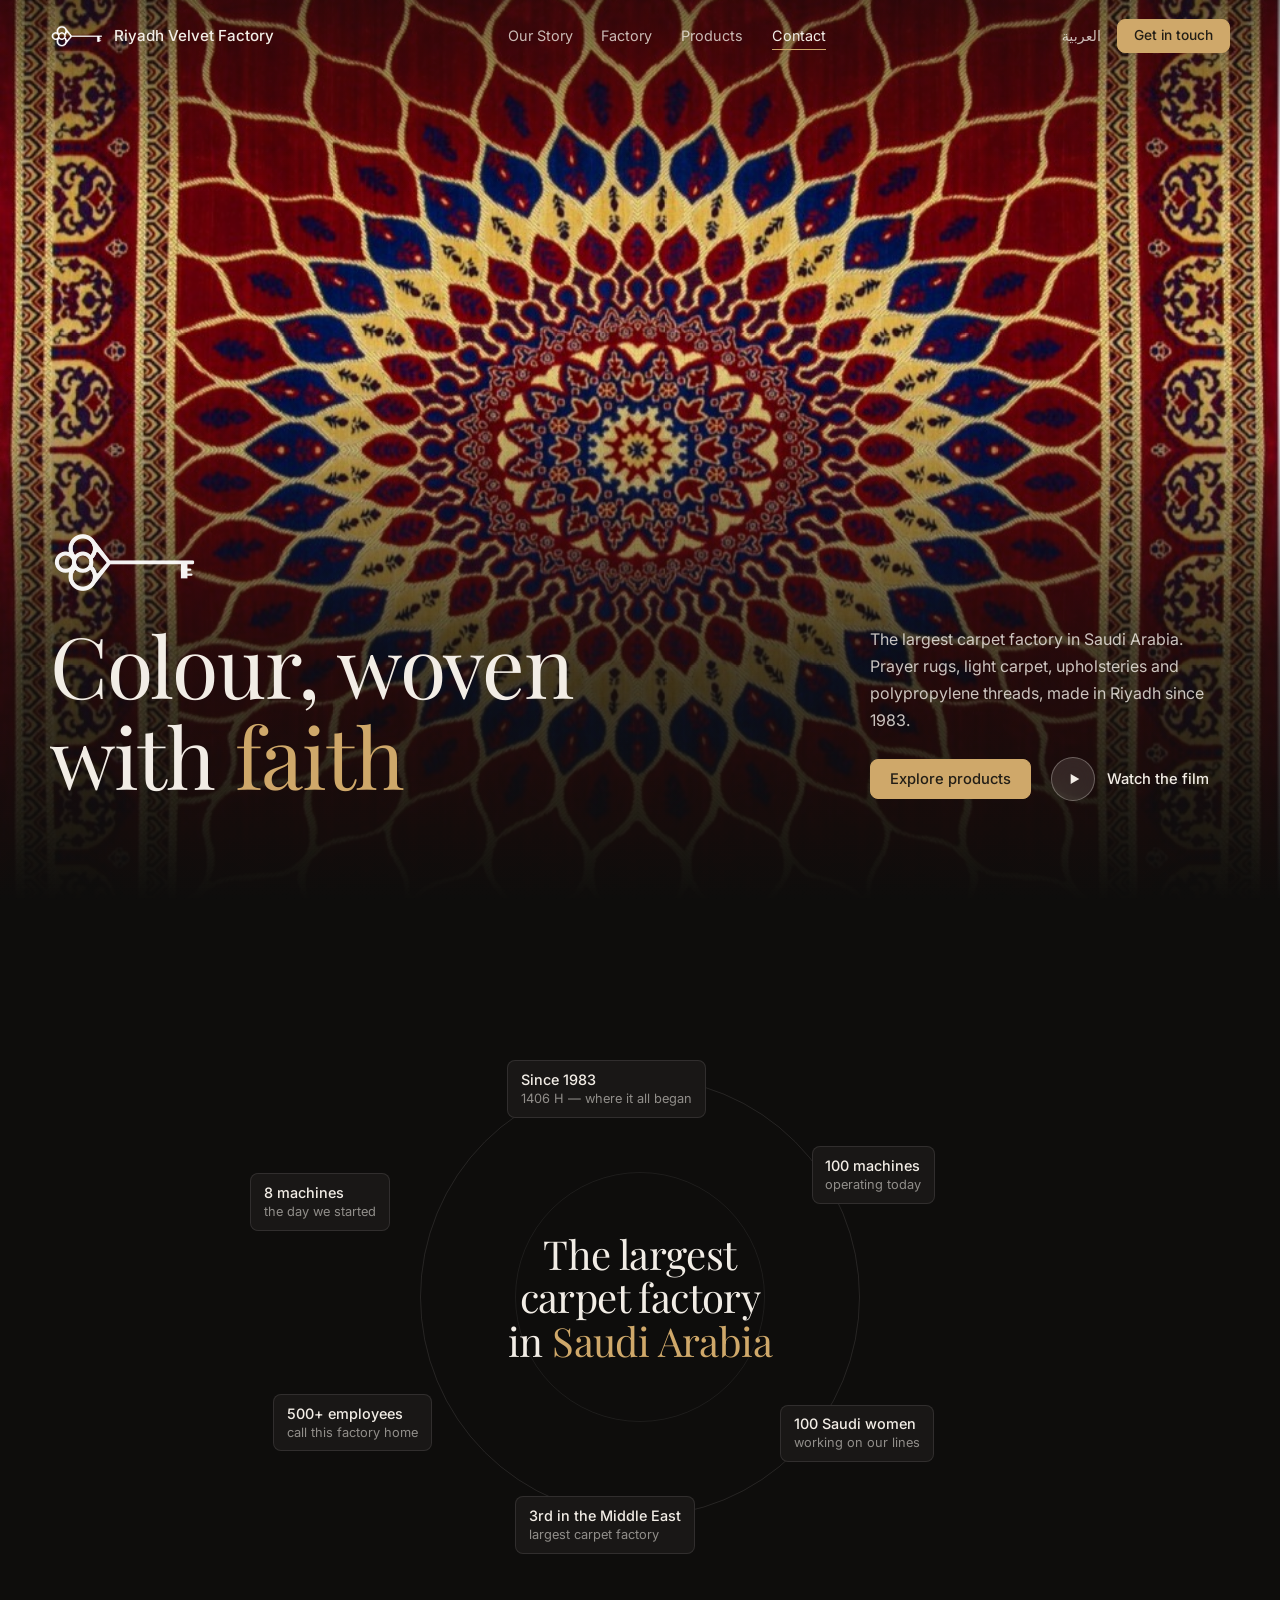
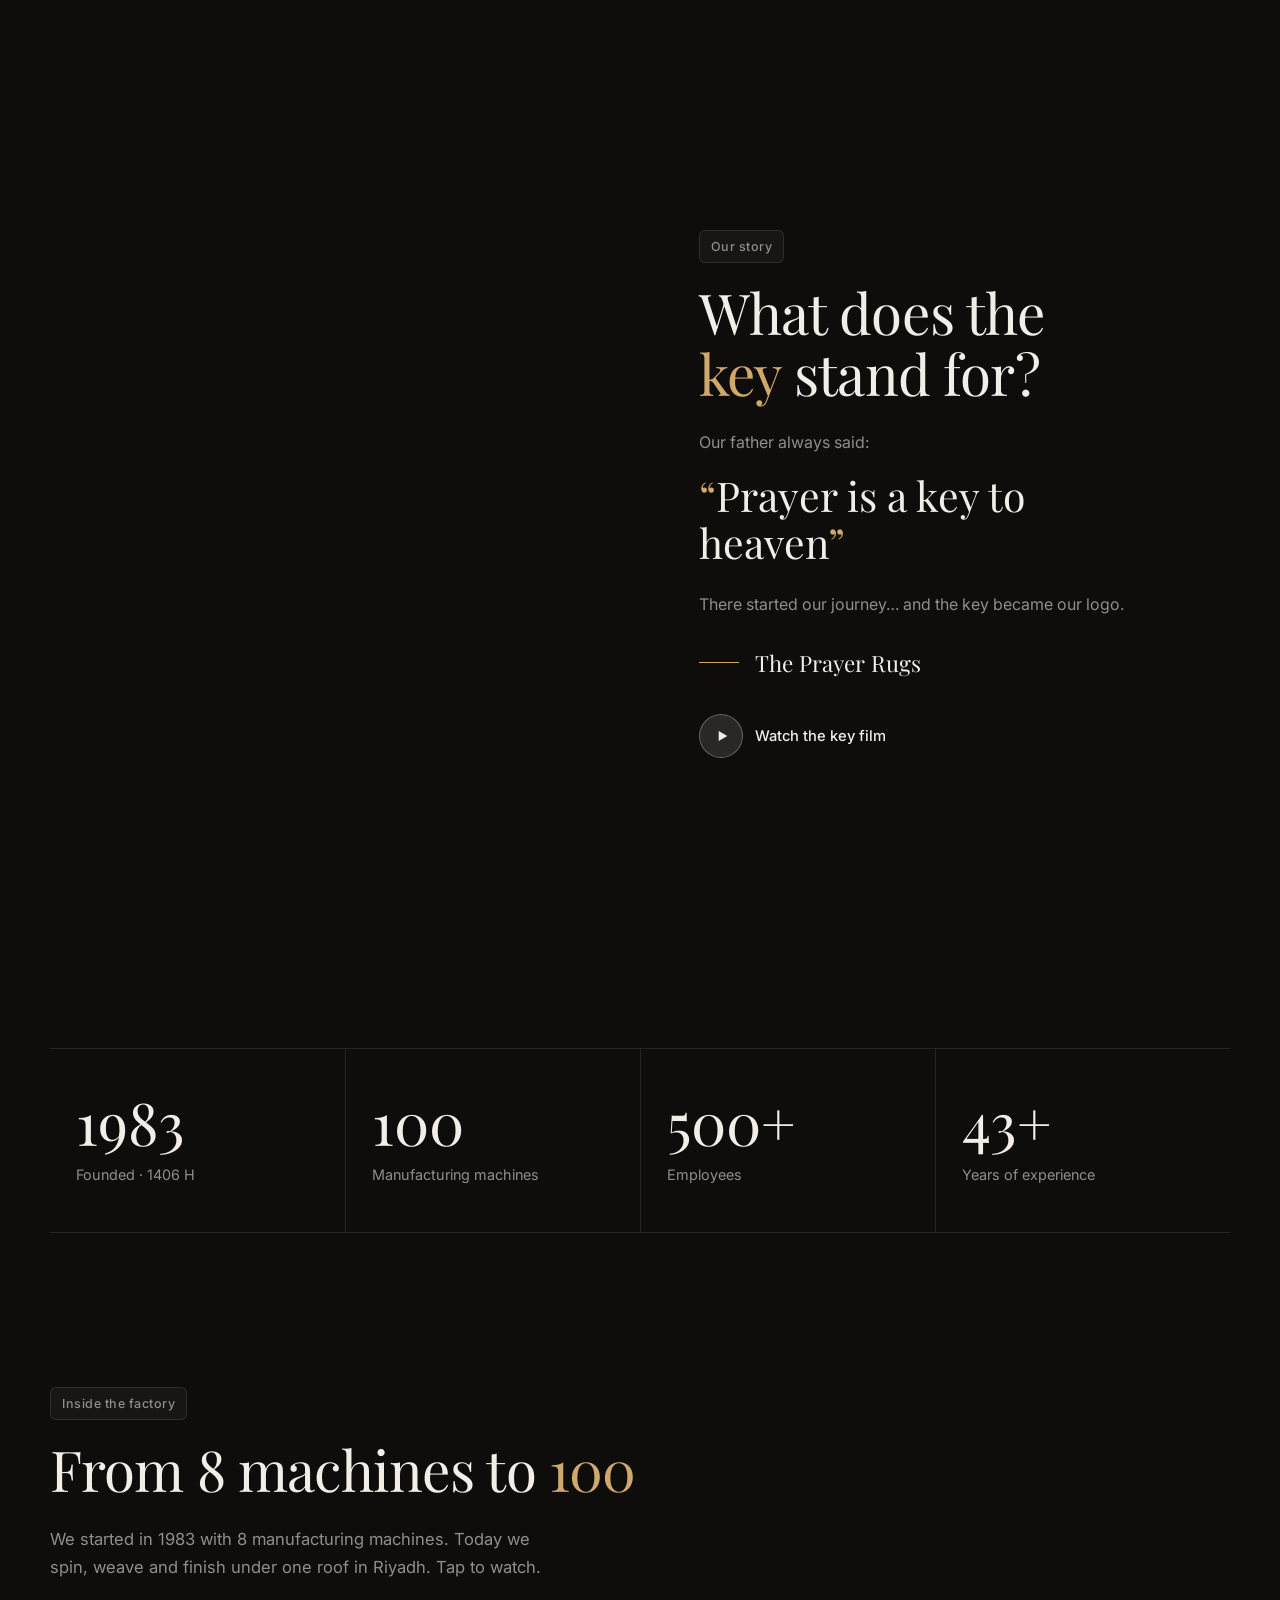
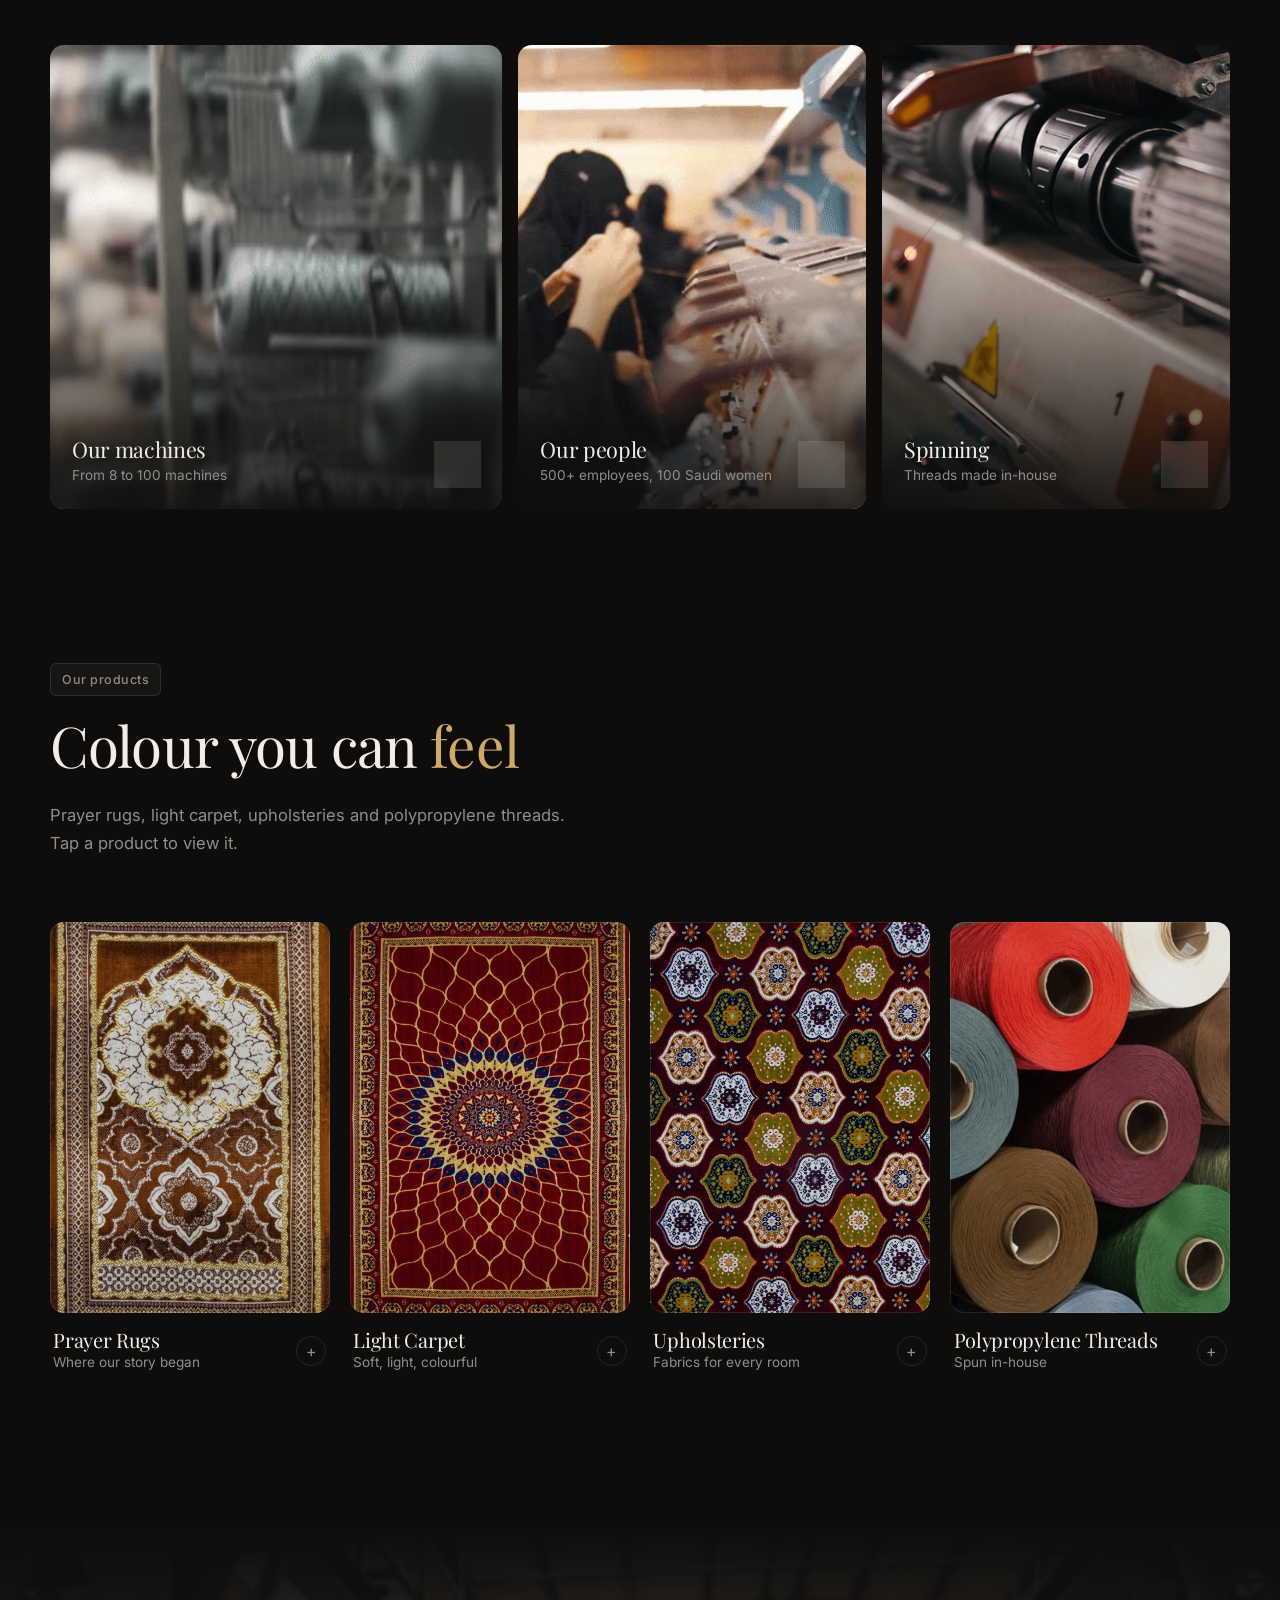
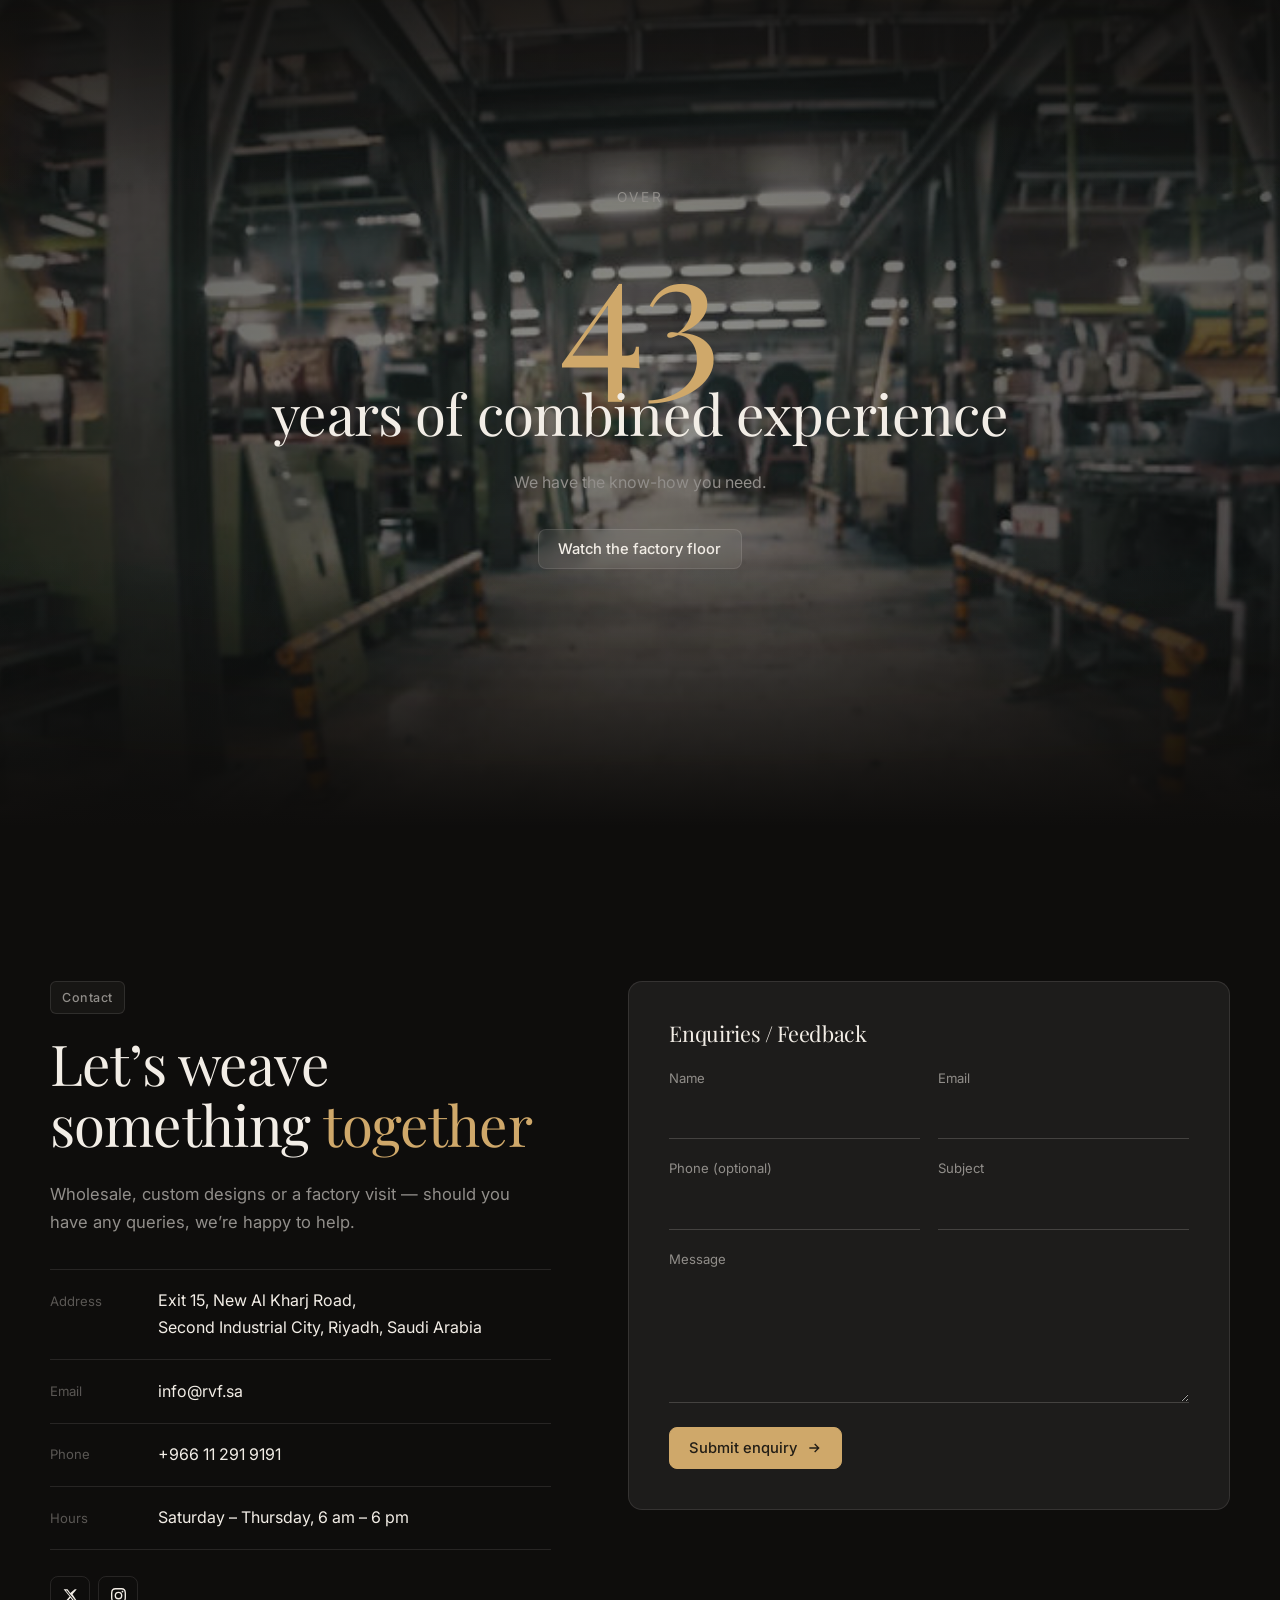
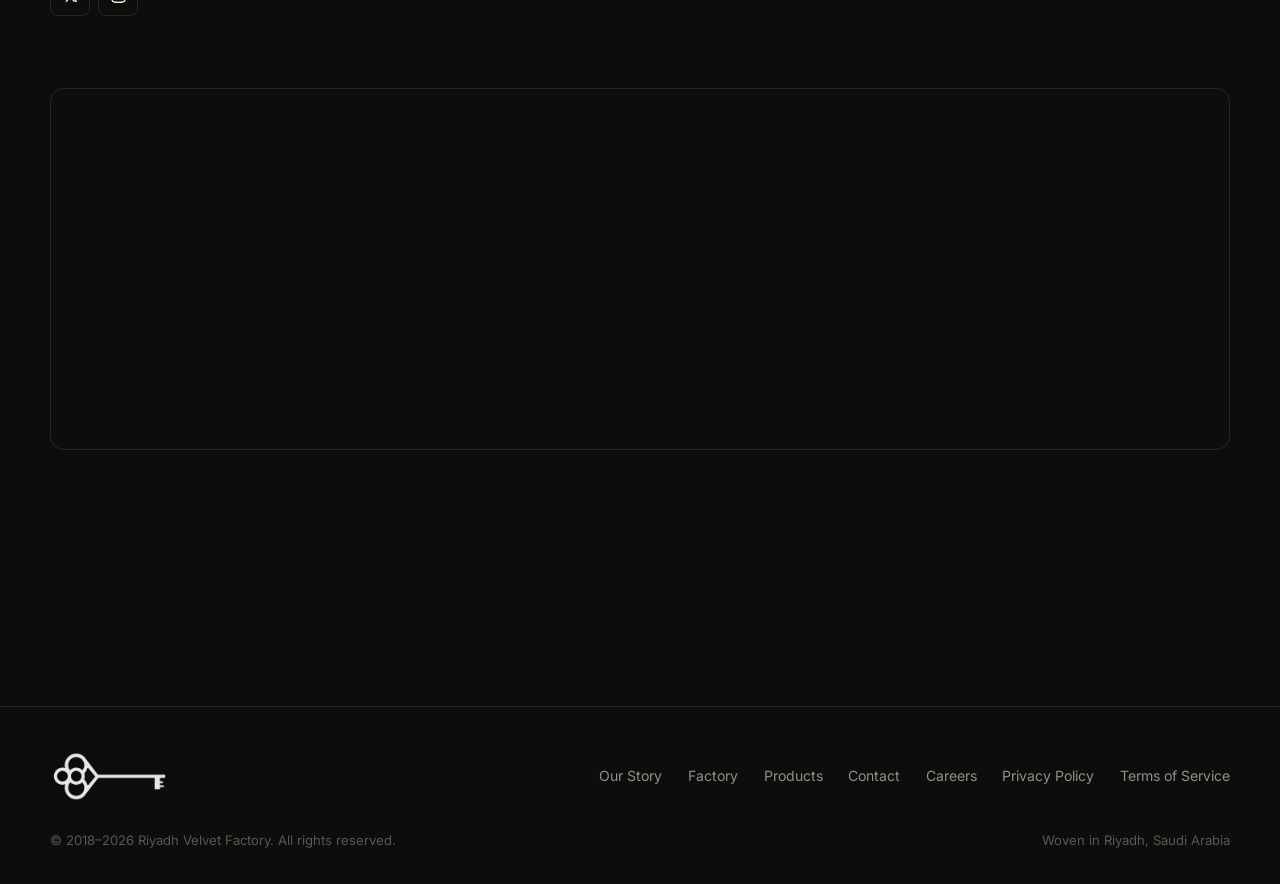
==== commit 644ac068: "Calculate years of experience from 1983 automatically Co-Authored-By: Claude Opus 5.5 <noreply@anthr" ====
--- a/index.html
+++ b/index.html
@@ -92,7 +92,7 @@
 </section>
 
 <section>
-  <div class="wrap"><div class="numbers"><div class="num reveal" style="--d:0.00s"><b>1983</b><span>Founded · 1406 H</span></div><div class="num reveal" style="--d:0.08s"><b data-count="100" data-suffix="">100</b><span>Manufacturing machines</span></div><div class="num reveal" style="--d:0.16s"><b data-count="500" data-suffix="+">500+</b><span>Employees</span></div><div class="num reveal" style="--d:0.24s"><b data-count="35" data-suffix="+">35+</b><span>Years of experience</span></div></div></div>
+  <div class="wrap"><div class="numbers"><div class="num reveal" style="--d:0.00s"><b>1983</b><span>Founded · 1406 H</span></div><div class="num reveal" style="--d:0.08s"><b data-count="100" data-suffix="">100</b><span>Manufacturing machines</span></div><div class="num reveal" style="--d:0.16s"><b data-count="500" data-suffix="+">500+</b><span>Employees</span></div><div class="num reveal" style="--d:0.24s"><b data-count="43" data-suffix="+" data-since="1983">43+</b><span>Years of experience</span></div></div></div>
 </section>
 
 <section class="section" id="factory">
@@ -130,7 +130,7 @@
   <video autoplay muted loop playsinline poster="assets/images/df22b5_dc841ec9247445a78a75d23c09153128f000-eefac856.jpg" aria-hidden="true"><source src="assets/videos/df22b5_dc841ec9247445a78a75d23c09153128.mp4" type="video/mp4"></video>
   <div class="reveal">
     <span class="over">Over</span>
-    <h2><span class="big"><span data-count="35" data-suffix="+">35+</span></span>years of combined experience</h2>
+    <h2><span class="big"><span data-count="43" data-since="1983">43</span></span>years of combined experience</h2>
     <p>We have the know-how you need.</p>
     <button class="btn ghost" type="button" data-video="assets/videos/df22b5_dc841ec9247445a78a75d23c09153128.mp4" data-poster="assets/images/df22b5_dc841ec9247445a78a75d23c09153128f000-eefac856.jpg" aria-label="Watch the factory floor">Watch the factory floor</button>
   </div>
